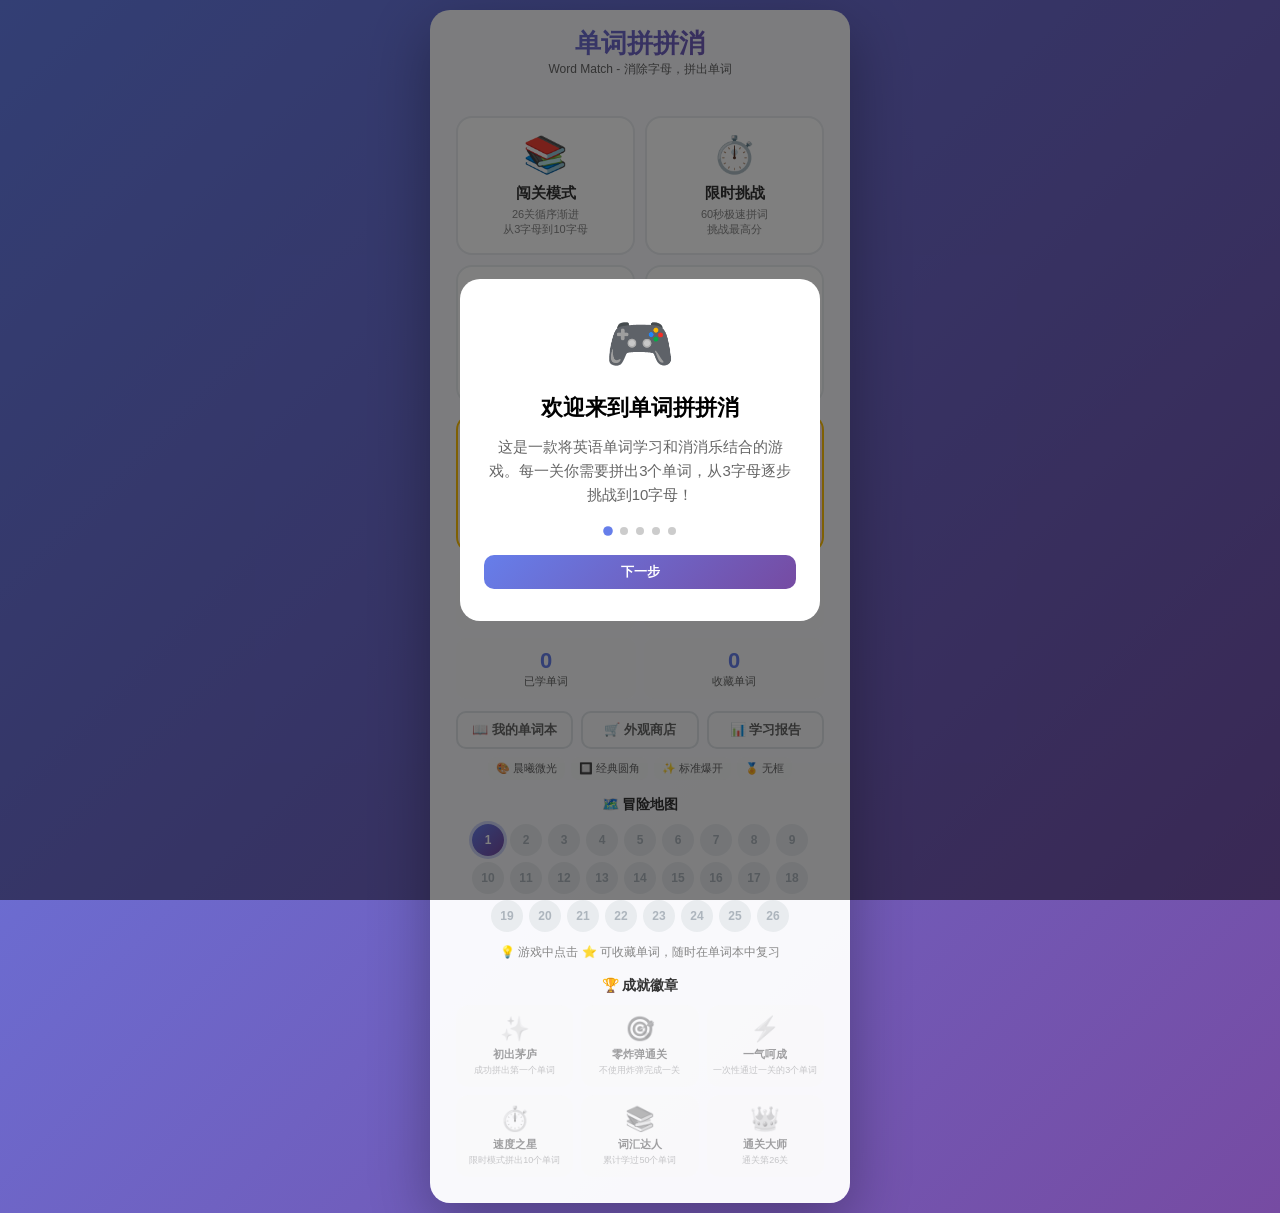
==== index.html @ 1a052433 "Add daily challenge and learning report" ====
<!DOCTYPE html>
<html lang="zh-CN">
<head>
    <meta charset="UTF-8">
    <meta name="viewport" content="width=device-width, initial-scale=1.0, maximum-scale=1.0, user-scalable=no">
    <title>单词拼拼消 - Word Match</title>
    <style>
        * { margin: 0; padding: 0; box-sizing: border-box; -webkit-tap-highlight-color: transparent; }
        body {
            font-family: -apple-system, BlinkMacSystemFont, 'Segoe UI', Roboto, sans-serif;
            background: var(--theme-bg, linear-gradient(135deg, #667eea 0%, #764ba2 100%));
            min-height: 100vh;
            display: flex;
            justify-content: center;
            align-items: center;
            padding: 10px;
            transition: background 0.5s ease;
        }
        .game-container {
            background: rgba(255,255,255,0.96);
            border-radius: 20px;
            padding: 16px;
            box-shadow: 0 20px 60px rgba(0,0,0,0.3);
            max-width: 420px;
            width: 100%;
            position: relative;
            overflow: hidden;
        }
        .game-header { text-align: center; margin-bottom: 12px; }
        .game-title {
            font-size: 26px; font-weight: 800;
            background: var(--theme-primary, linear-gradient(135deg, #667eea 0%, #764ba2 100%));
            -webkit-background-clip: text; -webkit-text-fill-color: transparent;
        }
        .game-subtitle { color: #666; font-size: 12px; }
        .level-info {
            display: flex; justify-content: space-between; align-items: center;
            margin-bottom: 10px; padding: 10px;
            background: linear-gradient(135deg, #f5f7fa 0%, #c3cfe2 100%);
            border-radius: 12px;
        }
        .info-item { text-align: center; flex: 1; }
        .info-label { font-size: 10px; color: #666; }
        .info-value { font-size: 20px; font-weight: 700; color: #333; }
        .target-word-section {
            text-align: center; margin-bottom: 10px; padding: 12px;
            background: var(--theme-target-bg, #fff3cd);
            border-radius: 12px;
            border: 2px solid var(--theme-target-border, #ffc107);
            position: relative;
        }
        .target-label { font-size: 12px; color: #856404; margin-bottom: 6px; }
        .target-word { display: flex; justify-content: center; gap: 5px; flex-wrap: wrap; }
        .letter-slot {
            width: 40px; height: 40px; border-radius: 8px;
            display: flex; justify-content: center; align-items: center;
            font-size: 20px; font-weight: 700; transition: all 0.3s ease;
            position: relative;
        }
        .letter-slot.pending { background: #fff; border: 2px dashed var(--theme-target-border, #ffc107); color: #999; }
        .letter-slot.collected {
            background: linear-gradient(135deg, #11998e 0%, #38ef7d 100%);
            border: 2px solid #11998e; color: white;
            transform: scale(1.08); box-shadow: 0 4px 12px rgba(17,153,142,0.4);
        }
        .letter-slot .star { position: absolute; top: -8px; right: -8px; font-size: 14px; cursor: pointer; }
        .progress-bar { width: 100%; height: 6px; background: #e9ecef; border-radius: 3px; overflow: hidden; margin-top: 6px; }
        .progress-fill { height: 100%; background: linear-gradient(135deg, #11998e 0%, #38ef7d 100%); transition: width 0.3s ease; }
        .board-container { display: flex; justify-content: center; margin-bottom: 10px; position: relative; }
        .game-board {
            display: grid; grid-template-columns: repeat(6, 1fr); gap: 4px;
            padding: 6px; background: var(--theme-board, #f8f9fa); border-radius: 12px;
            width: 100%; max-width: 320px; touch-action: none;
        }
        .tile {
            aspect-ratio: 1; border-radius: 8px;
            display: flex; justify-content: center; align-items: center;
            font-size: 18px; font-weight: 700; cursor: pointer;
            transition: all 0.15s ease; user-select: none; position: relative;
        }
        .tile:hover { transform: scale(1.06); }
        .tile.selected { transform: scale(1.1); box-shadow: 0 0 0 3px var(--theme-select, #667eea), 0 4px 12px rgba(102,126,234,0.4); z-index: 10; }
        .tile.matched { animation: matchPop 0.4s ease forwards; }
        .tile.falling { animation: fallIn 0.3s ease; }
        .tile.hint { animation: hintPulse 1.2s ease infinite; box-shadow: 0 0 0 3px #ffd700, 0 0 12px #ffd700; z-index: 5; }
        .tile.shake { animation: shake 0.4s ease; }
        @keyframes shake { 0%,100%{transform:translateX(0)} 20%{transform:translateX(-6px)} 40%{transform:translateX(6px)} 60%{transform:translateX(-4px)} 80%{transform:translateX(4px)} }
        @keyframes matchPop { 0%{transform:scale(1);opacity:1} 50%{transform:scale(1.3);opacity:0.5} 100%{transform:scale(0);opacity:0} }
        @keyframes fallIn { 0%{transform:translateY(-30px);opacity:0} 100%{transform:translateY(0);opacity:1} }
        @keyframes hintPulse { 0%,100%{box-shadow:0 0 0 3px #ffd700,0 0 8px #ffd700} 50%{box-shadow:0 0 0 5px #ffd700,0 0 16px #ffd700} }
        .tile-a { background: linear-gradient(135deg, #ff9a9e 0%, #fecfef 100%); color: #c0392b; }
        .tile-b { background: linear-gradient(135deg, #a8edea 0%, #fed6e3 100%); color: #2980b9; }
        .tile-c { background: linear-gradient(135deg, #ffecd2 0%, #fcb69f 100%); color: #e67e22; }
        .tile-d { background: linear-gradient(135deg, #d299c2 0%, #fef9d7 100%); color: #8e44ad; }
        .tile-e { background: linear-gradient(135deg, #89f7fe 0%, #66a6ff 100%); color: #1a5276; }
        .tile-f { background: linear-gradient(135deg, #fddb92 0%, #d1fdff 100%); color: #9a7d0a; }
        .tile-g { background: linear-gradient(135deg, #84fab0 0%, #8fd3f4 100%); color: #1e8449; }
        .tile-h { background: linear-gradient(135deg, #a1c4fd 0%, #c2e9fb 100%); color: #2874a6; }
        .tile-i { background: linear-gradient(135deg, #fbc2eb 0%, #a6c1ee 100%); color: #7d3c98; }
        .tile-l { background: linear-gradient(135deg, #f093fb 0%, #f5576c 100%); color: #78281f; }
        .tile-m { background: linear-gradient(135deg, #4facfe 0%, #00f2fe 100%); color: #154360; }
        .tile-n { background: linear-gradient(135deg, #43e97b 0%, #38f9d7 100%); color: #0e6251; }
        .tile-o { background: linear-gradient(135deg, #fa709a 0%, #fee140 100%); color: #922b21; }
        .tile-p { background: linear-gradient(135deg, #30cfd0 0%, #330867 100%); color: white; }
        .tile-r { background: linear-gradient(135deg, #ff9a9e 0%, #fecfef 100%); color: #943126; }
        .tile-s { background: linear-gradient(135deg, #ffecd2 0%, #fcb69f 100%); color: #a04000; }
        .tile-t { background: linear-gradient(135deg, #d299c2 0%, #fef9d7 100%); color: #6c3483; }
        .tile-u { background: linear-gradient(135deg, #89f7fe 0%, #66a6ff 100%); color: #1f618d; }
        .tile-w { background: linear-gradient(135deg, #84fab0 0%, #8fd3f4 100%); color: #145a32; }
        .tile-y { background: linear-gradient(135deg, #fbc2eb 0%, #a6c1ee 100%); color: #6c3483; }
        .tile-j { background: linear-gradient(135deg, #f6d365 0%, #fda085 100%); color: #7b3f00; }
        .tile-k { background: linear-gradient(135deg, #96fbc4 0%, #f9f586 100%); color: #5d6d00; }
        .tile-q { background: linear-gradient(135deg, #a18cd1 0%, #fbc2eb 100%); color: #5e2d86; }
        .tile-v { background: linear-gradient(135deg, #667eea 0%, #764ba2 100%); color: white; }
        .tile-x { background: linear-gradient(135deg, #ff6b6b 0%, #556270 100%); color: white; }
        .tile-z { background: linear-gradient(135deg, #e0c3fc 0%, #8ec5fc 100%); color: #4a148c; }
        .controls { display: flex; gap: 6px; justify-content: center; flex-wrap: wrap; }
        .btn {
            padding: 8px 14px; border: none; border-radius: 10px;
            font-size: 13px; font-weight: 600; cursor: pointer; transition: all 0.2s ease;
        }
        .btn-primary { background: var(--theme-primary, linear-gradient(135deg, #667eea 0%, #764ba2 100%)); color: white; }
        .btn-primary:hover { transform: translateY(-2px); box-shadow: 0 4px 12px rgba(0,0,0,0.2); }
        .btn-secondary { background: #f8f9fa; color: #666; border: 2px solid #dee2e6; }
        .btn-secondary:hover { background: #e9ecef; }
        .btn-hint { background: linear-gradient(135deg, #ffd700 0%, #ffaa00 100%); color: #333; }
        .btn-hint:disabled { background: #ccc; color: #888; cursor: not-allowed; }
        .btn-sound { background: linear-gradient(135deg, #a8edea 0%, #fed6e3 100%); color: #333; }
        .btn-sound.off { background: #ddd; color: #999; }
        .btn-bomb { background: linear-gradient(135deg, #ff6b6b 0%, #ee5a24 100%); color: white; }
        .btn-bomb:disabled { background: #ccc; color: #888; cursor: not-allowed; }
        .hint-text { text-align: center; color: #888; font-size: 11px; margin-top: 6px; }
        .tile.bomb-target { animation: bombPulse 0.6s ease infinite; box-shadow: 0 0 0 3px #ff6b6b, 0 0 12px #ff6b6b; z-index: 5; }
        @keyframes bombPulse { 0%,100%{transform:scale(1)} 50%{transform:scale(1.12)} }
        .modal { display: none; position: fixed; top: 0; left: 0; width: 100%; height: 100%; background: rgba(0,0,0,0.5); justify-content: center; align-items: center; z-index: 100; padding: 20px; }
        .modal.active { display: flex; }
        .modal-content { background: white; padding: 24px; border-radius: 20px; text-align: center; max-width: 380px; width: 100%; animation: modalIn 0.3s ease; max-height: 90vh; overflow-y: auto; }
        @keyframes modalIn { 0%{transform:scale(0.8);opacity:0} 100%{transform:scale(1);opacity:1} }
        .modal-icon { font-size: 48px; margin-bottom: 12px; }
        .modal-title { font-size: 22px; font-weight: 700; margin-bottom: 8px; }
        .modal-text { color: #666; margin-bottom: 16px; font-size: 14px; }
        .sentence-box { background: #e8f4fd; border-left: 4px solid #2196F3; padding: 10px 14px; border-radius: 8px; margin: 10px 0; text-align: left; font-size: 14px; color: #333; }
        .sentence-box .en { font-weight: 600; margin-bottom: 4px; }
        .sentence-box .cn { color: #666; font-size: 13px; }
        .combo-indicator { position: absolute; top: 50%; left: 50%; transform: translate(-50%,-50%); font-size: 28px; font-weight: 800; color: #e74c3c; pointer-events: none; z-index: 50; animation: comboPop 0.8s ease forwards; }
        @keyframes comboPop { 0%{transform:translate(-50%,-50%) scale(0)} 50%{transform:translate(-50%,-50%) scale(1.3)} 100%{transform:translate(-50%,-50%) scale(1);opacity:0} }
        .save-indicator { position: fixed; top: 10px; right: 10px; background: rgba(0,0,0,0.7); color: white; padding: 6px 12px; border-radius: 20px; font-size: 12px; opacity: 0; transition: opacity 0.3s; z-index: 200; }
        .save-indicator.show { opacity: 1; }
        .score-popup { position: absolute; font-size: 18px; font-weight: 700; color: #e74c3c; pointer-events: none; animation: scoreFloat 1s ease forwards; z-index: 50; }
        @keyframes scoreFloat { 0%{transform:translateY(0);opacity:1} 100%{transform:translateY(-40px);opacity:0} }
        .particle { position: absolute; width: 6px; height: 6px; border-radius: 50%; pointer-events: none; animation: particleBurst 0.8s ease forwards; z-index: 40; }
        @keyframes particleBurst { 0%{transform:translate(0,0) scale(1);opacity:1} 100%{transform:translate(var(--tx),var(--ty)) scale(0);opacity:0} }
        .start-screen { text-align: center; padding: 10px; }
        .mode-grid { display: grid; grid-template-columns: 1fr 1fr; gap: 10px; margin: 16px 0; }
        .mode-card {
            background: white; border: 2px solid #e9ecef; border-radius: 16px; padding: 16px 10px;
            cursor: pointer; transition: all 0.2s; text-align: center;
        }
        .mode-card:hover { transform: translateY(-3px); border-color: #667eea; box-shadow: 0 8px 20px rgba(102,126,234,0.2); }
        .mode-card .icon { font-size: 36px; margin-bottom: 8px; }
        .mode-card .name { font-size: 15px; font-weight: 700; color: #333; margin-bottom: 4px; }
        .mode-card .desc { font-size: 11px; color: #888; }
        .mode-card.daily { grid-column: 1 / -1; background: linear-gradient(135deg, #fff7e6 0%, #ffe0f0 100%); border-color: #ffc107; position: relative; overflow: hidden; }
        .mode-card.daily::after { content: "每日"; position: absolute; top: 8px; right: 10px; background: #ff6b6b; color: white; font-size: 10px; font-weight: 700; padding: 2px 8px; border-radius: 20px; }
        .stats-grid { display: grid; grid-template-columns: 1fr 1fr; gap: 8px; margin: 12px 0; }
        .stats-item { background: #f8f9fa; padding: 10px; border-radius: 10px; }
        .stats-item .num { font-size: 22px; font-weight: 700; color: #667eea; }
        .stats-item .label { font-size: 11px; color: #666; }
        .report-grid { display: grid; grid-template-columns: 1fr 1fr; gap: 8px; margin: 12px 0; }
        .report-card { background: #f8f9fa; border-radius: 12px; padding: 12px 8px; text-align: center; }
        .report-card .num { color: #667eea; font-size: 22px; font-weight: 800; }
        .report-card .label { color: #666; font-size: 11px; margin-top: 2px; }
        .report-section { text-align: left; background: #fff; border: 1px solid #eee; border-radius: 12px; padding: 10px 12px; margin-top: 10px; }
        .report-section-title { font-size: 13px; font-weight: 700; color: #333; margin-bottom: 6px; }
        .report-list { font-size: 12px; color: #666; line-height: 1.7; }
        .failure-card { background: #fff8e1; border-left-color: #ff9800; }
        .timer-bar { width: 100%; height: 8px; background: #e9ecef; border-radius: 4px; overflow: hidden; margin-top: 6px; }
        .timer-fill { height: 100%; background: linear-gradient(135deg, #e74c3c 0%, #c0392b 100%); transition: width 1s linear; }
        .word-detail { text-align: left; }
        .word-detail h3 { font-size: 32px; color: #333; margin-bottom: 4px; }
        .word-detail .phonetic { color: #888; font-size: 14px; margin-bottom: 12px; }
        .share-canvas { border-radius: 12px; margin: 10px auto; max-width: 100%; }
        .vocab-list { max-height: 300px; overflow-y: auto; text-align: left; }
        .vocab-item { display: flex; justify-content: space-between; align-items: center; padding: 10px; border-bottom: 1px solid #eee; }
        .vocab-item .word-text { font-weight: 600; color: #333; }
        .vocab-item .word-cn { font-size: 12px; color: #888; margin-left: 8px; }
        .vocab-item .actions { display: flex; gap: 8px; }
        .vocab-item .actions button { background: none; border: none; cursor: pointer; font-size: 18px; padding: 4px; }
        .tutorial-dots { display: flex; gap: 8px; justify-content: center; }
        .dot { width: 8px; height: 8px; border-radius: 50%; background: #ccc; transition: all 0.3s; }
        .dot.active { background: #667eea; transform: scale(1.2); }
        .achievements-grid { display: grid; grid-template-columns: repeat(3, 1fr); gap: 8px; }
        .achievement-card {
            background: #f8f9fa; border-radius: 12px; padding: 10px 6px; text-align: center;
            opacity: 0.45; filter: grayscale(1); transition: all 0.3s;
        }
        .achievement-card.unlocked { opacity: 1; filter: grayscale(0); background: #fff3cd; border: 2px solid #ffc107; }
        .achievement-card .icon { font-size: 24px; margin-bottom: 4px; }
        .achievement-card .name { font-size: 11px; font-weight: 600; color: #333; }
        .achievement-card .desc { font-size: 9px; color: #888; margin-top: 2px; }
        .level-map { display: flex; flex-wrap: wrap; gap: 6px; justify-content: center; }
        .level-node { width: 32px; height: 32px; border-radius: 50%; display: flex; justify-content: center; align-items: center; font-size: 12px; font-weight: 700; transition: all 0.3s; }
        .level-node.passed { background: linear-gradient(135deg, #11998e 0%, #38ef7d 100%); color: white; }
        .level-node.current { background: linear-gradient(135deg, #667eea 0%, #764ba2 100%); color: white; animation: currentPulse 1.5s ease infinite; box-shadow: 0 0 0 3px rgba(102,126,234,0.3); }
        .level-node.locked { background: #e9ecef; color: #adb5bd; }
        @keyframes currentPulse { 0%,100%{transform:scale(1)} 50%{transform:scale(1.15)} }
        .shop-tabs { display: flex; gap: 6px; justify-content: center; margin-bottom: 12px; }
        .shop-tab { padding: 6px 12px; border-radius: 20px; font-size: 12px; font-weight: 600; cursor: pointer; background: #f8f9fa; color: #666; border: 2px solid transparent; transition: all 0.2s; }
        .shop-tab.active { background: linear-gradient(135deg, #667eea 0%, #764ba2 100%); color: white; }
        .shop-grid { display: grid; grid-template-columns: repeat(3, 1fr); gap: 8px; max-height: 320px; overflow-y: auto; padding: 4px; }
        .shop-card { background: #f8f9fa; border-radius: 12px; padding: 10px 6px; text-align: center; transition: all 0.2s; position: relative; }
        .shop-card:hover { transform: translateY(-2px); box-shadow: 0 4px 12px rgba(0,0,0,0.1); }
        .shop-card.owned { background: #e8f5e9; border: 2px solid #4caf50; }
        .shop-card.equipped { background: #fff3cd; border: 2px solid #ffc107; }
        .shop-preview { width: 100%; height: 48px; border-radius: 8px; margin-bottom: 6px; }
        .shop-name { font-size: 11px; font-weight: 600; color: #333; margin-bottom: 4px; }
        .shop-price { font-size: 11px; color: #e74c3c; font-weight: 700; }
        .shop-btn { margin-top: 6px; padding: 4px 10px; border-radius: 8px; border: none; font-size: 11px; font-weight: 600; cursor: pointer; width: 100%; }
        .shop-btn.buy { background: linear-gradient(135deg, #667eea 0%, #764ba2 100%); color: white; }
        .shop-btn.equip { background: #4caf50; color: white; }
        .shop-btn.owned { background: #dee2e6; color: #888; cursor: default; }
        .shop-btn:disabled { background: #ccc; color: #888; cursor: not-allowed; }
        .equipped-badge { position: absolute; top: -6px; right: -6px; background: #ffc107; color: #333; font-size: 10px; font-weight: 700; padding: 2px 6px; border-radius: 10px; }
        .shop-score { text-align: center; font-size: 14px; font-weight: 700; color: #667eea; margin-bottom: 10px; }
        .equip-bar { display: flex; gap: 6px; justify-content: center; flex-wrap: wrap; margin-top: 8px; font-size: 11px; color: #666; }
        .equip-tag { background: #f8f9fa; padding: 4px 8px; border-radius: 8px; }
        .frame-bronze { border: 3px solid #cd7f32; box-shadow: 0 0 8px rgba(205,127,50,0.4); }
        .frame-silver { border: 3px solid #c0c0c0; box-shadow: 0 0 12px rgba(192,192,192,0.5); }
        .frame-gold { border: 3px solid #ffd700; box-shadow: 0 0 16px rgba(255,215,0,0.6); }
        .tile-crystal { background: rgba(255,255,255,0.25) !important; backdrop-filter: blur(4px); border: 1px solid rgba(255,255,255,0.6); box-shadow: inset 0 0 10px rgba(255,255,255,0.3); }
        .tile-pixel { border-radius: 2px !important; box-shadow: 2px 2px 0 rgba(0,0,0,0.3); }
        .tile-metal { border-radius: 6px !important; border: 2px solid #8899a6; box-shadow: inset 0 1px 0 rgba(255,255,255,0.4), inset 0 -2px 0 rgba(0,0,0,0.2); }
        .tile-ink { border-radius: 30% 70% 70% 30% / 30% 30% 70% 70% !important; }

        @media (max-width: 400px) {
            .game-container { padding: 12px; border-radius: 16px; }
            .game-title { font-size: 22px; }
            .letter-slot { width: 34px; height: 34px; font-size: 16px; }
            .tile { font-size: 16px; }
            .btn { padding: 6px 10px; font-size: 12px; }
            .mode-grid { grid-template-columns: 1fr; }
            .level-node { width: 28px; height: 28px; font-size: 10px; }
        }
    </style>
</head>
<body>
    <div class="game-container">
        <div class="game-header">
            <div class="game-title">单词拼拼消</div>
            <div class="game-subtitle">Word Match - 消除字母，拼出单词</div>
        </div>

        <div id="startScreen" class="start-screen">
            <div class="mode-grid">
                <div class="mode-card" data-mode="story">
                    <div class="icon">📚</div>
                    <div class="name">闯关模式</div>
                    <div class="desc">26关循序渐进<br>从3字母到10字母</div>
                </div>
                <div class="mode-card" data-mode="timed">
                    <div class="icon">⏱️</div>
                    <div class="name">限时挑战</div>
                    <div class="desc">60秒极速拼词<br>挑战最高分</div>
                </div>
                <div class="mode-card" data-mode="endless">
                    <div class="icon">♾️</div>
                    <div class="name">无尽模式</div>
                    <div class="desc">无限步数<br>难度递增</div>
                </div>
                <div class="mode-card" data-mode="review">
                    <div class="icon">📝</div>
                    <div class="name">单词复习</div>
                    <div class="desc">复习已学单词<br>强化记忆</div>
                </div>
                <div class="mode-card daily" data-mode="daily">
                    <div class="icon">🌞</div>
                    <div class="name">每日挑战</div>
                    <div class="desc" id="dailyDesc">每天固定3个单词<br>完成可得额外积分</div>
                </div>
            </div>
            <div class="stats-grid" id="globalStats">
                <div class="stats-item"><div class="num" id="statLevel">1</div><div class="label">最高关卡</div></div>
                <div class="stats-item"><div class="num" id="statScore">0</div><div class="label">总得分</div></div>
                <div class="stats-item"><div class="num" id="statWords">0</div><div class="label">已学单词</div></div>
                <div class="stats-item"><div class="num" id="statVocab">0</div><div class="label">收藏单词</div></div>
            </div>
            <div style="display:flex;gap:8px;justify-content:center;margin-top:10px">
                <button class="btn btn-secondary" data-action="vocab" style="flex:1">📖 我的单词本</button>
                <button class="btn btn-secondary" data-action="shop" style="flex:1">🛒 外观商店</button>
                <button class="btn btn-secondary" data-action="report" style="flex:1">📊 学习报告</button>
            </div>
            <div class="equip-bar" id="equipBar" style="margin-top:8px"></div>
            <div class="level-map-section" id="levelMapSection" style="margin-top:16px">
                <div style="font-size:14px;font-weight:700;color:#333;margin-bottom:10px">🗺️ 冒险地图</div>
                <div class="level-map" id="levelMap"></div>
            </div>
            <div style="margin-top:12px;font-size:12px;color:#888;text-align:center">💡 游戏中点击 ⭐ 可收藏单词，随时在单词本中复习</div>
            <div class="achievements-section" id="achievementsSection" style="margin-top:16px">
                <div style="font-size:14px;font-weight:700;color:#333;margin-bottom:10px">🏆 成就徽章</div>
                <div class="achievements-grid" id="achievementsGrid"></div>
            </div>
        </div>

        <div id="gameScreen" style="display:none">
            <div class="character-bar" id="characterBar">
                <div class="character-avatar" id="characterAvatar">🦖</div>
                <div class="character-info">
                    <div class="character-name" id="characterName">像素龙</div>
                    <div class="character-buff" id="characterBuff">💚 每局额外1步</div>
                </div>
                <div class="character-item-slot" id="characterItemSlot"></div>
            </div>
            <div class="level-info">
                <div class="info-item"><div class="info-label" id="labelLevel">关卡</div><div class="info-value" id="level">1</div></div>
                <div class="info-item"><div class="info-label" id="labelMoves">步数</div><div class="info-value" id="moves">30</div></div>
                <div class="info-item"><div class="info-label">分数</div><div class="info-value" id="score">0</div></div>
            </div>
            <div class="timer-bar" id="timerBar" style="display:none"><div class="timer-fill" id="timerFill" style="width:100%"></div></div>

            <div class="target-word-section">
                <div style="display:flex;justify-content:space-between;align-items:center;margin-bottom:4px">
                    <div class="target-label" id="targetLabel">目标单词</div>
                    <button data-action="word-detail" style="background:none;border:none;cursor:pointer;font-size:18px" title="查看详情">⭐</button>
                </div>
                <div class="target-word" id="targetWord"></div>
                <div id="chineseMeaning" style="margin-top:6px; font-size:15px; color:#856404; font-weight:600; min-height:22px;"></div>
                <div class="progress-bar"><div class="progress-fill" id="progressFill" style="width:0%"></div></div>
            </div>

            <div class="board-container" id="boardContainer">
                <div class="game-board" id="gameBoard"></div>
            </div>

            <div class="controls">
                <button class="btn btn-hint" id="hintBtn">💡 提示</button>
                <button class="btn btn-sound" id="soundBtn">🔊 音效</button>
                <button class="btn btn-sound" id="ttsBtn">🗣️ 朗读</button>
                <button class="btn btn-primary" data-action="shuffle">🔄 刷新</button>
                <button class="btn btn-bomb" id="bombBtn">💣 <span id="bombCount">0</span></button>
                <button class="btn btn-secondary" data-action="menu">🏠 返回</button>
            </div>
            <div class="hint-text" id="gameHint">点击两个相邻字母交换，连成3个相同字母即可消除并收集</div>
        </div>
    </div>

    <div class="modal" id="modal">
        <div class="modal-content">
            <div class="modal-icon" id="modalIcon">🎉</div>
            <div class="modal-title" id="modalTitle">恭喜通关!</div>
            <div id="sentenceBox" class="sentence-box" style="display:none">
                <div class="en" id="sentenceEn"></div>
                <div class="cn" id="sentenceCn"></div>
            </div>
            <div class="modal-text" id="modalText"></div>
            <canvas id="shareCanvas" class="share-canvas" style="display:none"></canvas>
            <div id="modalActions" style="display:flex;gap:8px;margin-top:12px">
                <button class="btn btn-primary" id="modalBtn" style="flex:1">下一关</button>
                <button class="btn btn-secondary" id="modalShareBtn" style="flex:1">📤 分享</button>
            </div>
        </div>
    </div>

    <div class="modal" id="detailModal">
        <div class="modal-content word-detail">
            <h3 id="detailWord">CAT</h3>
            <div class="phonetic" id="detailPhonetic">/kæt/ 🔊</div>
            <div class="sentence-box">
                <div class="en" id="detailSentence"></div>
                <div class="cn" id="detailCn"></div>
            </div>
            <div style="display:flex;gap:8px;margin-top:16px">
                <button class="btn btn-primary" id="favBtn" style="flex:1">⭐ 收藏</button>
                <button class="btn btn-secondary" data-action="close-detail" style="flex:1">关闭</button>
            </div>
        </div>
    </div>

    <div class="modal" id="vocabModal">
        <div class="modal-content" style="max-width:400px">
            <div class="modal-title">📖 我的单词本</div>
            <div style="font-size:12px;color:#888;text-align:center;margin-bottom:8px">游戏中点击 ⭐ 收藏的单词会显示在这里</div>
            <div class="vocab-list" id="vocabList"></div>
            <button class="btn btn-secondary" data-action="close-vocab" style="margin-top:12px;width:100%">关闭</button>
        </div>
    </div>

    <div class="modal" id="reportModal">
        <div class="modal-content" style="max-width:420px">
            <div class="modal-title">📊 学习报告</div>
            <div class="report-grid" id="reportGrid"></div>
            <div class="report-section">
                <div class="report-section-title">最近学习</div>
                <div class="report-list" id="recentWordsReport"></div>
            </div>
            <div class="report-section">
                <div class="report-section-title">需要多练</div>
                <div class="report-list" id="hardWordsReport"></div>
            </div>
            <button class="btn btn-secondary" data-action="close-report" style="margin-top:12px;width:100%">关闭</button>
        </div>
    </div>

    <div class="save-indicator" id="saveIndicator">已保存</div>

    <div class="modal" id="tutorialModal">
        <div class="modal-content" style="max-width:360px;padding:32px 24px">
            <div class="modal-icon" id="tutorialIcon" style="font-size:56px;margin-bottom:16px">🎮</div>
            <div class="modal-title" id="tutorialTitle" style="font-size:22px;margin-bottom:12px">欢迎来到单词拼拼消</div>
            <div class="modal-text" id="tutorialText" style="font-size:15px;line-height:1.6">点击相邻字母交换位置，连成3个相同字母即可消除并收集目标单词的字母。</div>
            <div style="display:flex;justify-content:center;gap:8px;margin-top:20px">
                <div class="tutorial-dots" id="tutorialDots">
                    <span class="dot active"></span>
                    <span class="dot"></span>
                    <span class="dot"></span>
                    <span class="dot"></span>
                    <span class="dot"></span>
                </div>
            </div>
            <button class="btn btn-primary" id="tutorialBtn" style="margin-top:20px;width:100%">下一步</button>
        </div>
    </div>

    <div class="modal" id="shopModal">
        <div class="modal-content" style="max-width:420px;padding:24px">
            <div class="modal-title">🛒 外观商店</div>
            <div class="shop-score" id="shopScore">当前积分: 0</div>
            <div class="shop-tabs" id="shopTabs">
                <div class="shop-tab active" data-shop-tab="character">🎮 角色</div>
                <div class="shop-tab" data-shop-tab="item">🎒 道具</div>
                <div class="shop-tab" data-shop-tab="theme">主题</div>
                <div class="shop-tab" data-shop-tab="board">棋盘</div>
                <div class="shop-tab" data-shop-tab="effect">特效</div>
                <div class="shop-tab" data-shop-tab="frame">边框</div>
            </div>
            <div class="shop-grid" id="shopGrid"></div>
            <button class="btn btn-secondary" data-action="close-shop" style="margin-top:12px;width:100%">关闭</button>
        </div>
    </div>

<script>
const THEMES = [
    { name:'forest', bg:'linear-gradient(135deg,#11998e 0%,#38ef7d 100%)', primary:'linear-gradient(135deg,#11998e 0%,#38ef7d 100%)', targetBg:'#e8f5e9', targetBorder:'#4caf50', select:'#4caf50', board:'#e8f5e9' },
    { name:'ocean', bg:'linear-gradient(135deg,#4facfe 0%,#00f2fe 100%)', primary:'linear-gradient(135deg,#4facfe 0%,#00f2fe 100%)', targetBg:'#e3f2fd', targetBorder:'#2196f3', select:'#2196f3', board:'#e3f2fd' },
    { name:'candy', bg:'linear-gradient(135deg,#ff9a9e 0%,#fecfef 100%)', primary:'linear-gradient(135deg,#ff9a9e 0%,#f093fb 100%)', targetBg:'#fce4ec', targetBorder:'#e91e63', select:'#e91e63', board:'#fce4ec' },
    { name:'space', bg:'linear-gradient(135deg,#667eea 0%,#764ba2 100%)', primary:'linear-gradient(135deg,#667eea 0%,#764ba2 100%)', targetBg:'#ede7f6', targetBorder:'#673ab7', select:'#673ab7', board:'#f3e5f5' },
    { name:'sunset', bg:'linear-gradient(135deg,#fa709a 0%,#fee140 100%)', primary:'linear-gradient(135deg,#fa709a 0%,#ffaa00 100%)', targetBg:'#fff3e0', targetBorder:'#ff9800', select:'#ff9800', board:'#fff8e1' },
    { name:'ice', bg:'linear-gradient(135deg,#89f7fe 0%,#66a6ff 100%)', primary:'linear-gradient(135deg,#89f7fe 0%,#66a6ff 100%)', targetBg:'#e0f7fa', targetBorder:'#00bcd4', select:'#00bcd4', board:'#e0f7fa' },
    { name:'fire', bg:'linear-gradient(135deg,#ff6b6b 0%,#ee5a24 100%)', primary:'linear-gradient(135deg,#ff6b6b 0%,#ee5a24 100%)', targetBg:'#ffebee', targetBorder:'#f44336', select:'#f44336', board:'#ffebee' },
    { name:'rainbow', bg:'linear-gradient(135deg,#f093fb 0%,#f5576c 100%)', primary:'linear-gradient(135deg,#667eea 0%,#764ba2 100%)', targetBg:'#f3e5f5', targetBorder:'#9c27b0', select:'#9c27b0', board:'#f3e5f5' }
];

const ACHIEVEMENTS = [
    { id:'first_word', name:'初出茅庐', desc:'成功拼出第一个单词', icon:'✨' },
    { id:'zero_bomb', name:'零炸弹通关', desc:'不使用炸弹完成一关', icon:'🎯' },
    { id:'perfect_level', name:'一气呵成', desc:'一次性通过一关的3个单词', icon:'⚡' },
    { id:'speed_demon', name:'速度之星', desc:'限时模式拼出10个单词', icon:'⏱️' },
    { id:'collector', name:'词汇达人', desc:'累计学过50个单词', icon:'📚' },
    { id:'master', name:'通关大师', desc:'通关第26关', icon:'👑' }
];

const SHOP_ITEMS = [
    { id:'default_theme', name:'晨曦微光', type:'theme', price:0, preview:'linear-gradient(135deg,#667eea 0%,#764ba2 100%)', colors:{bg:'linear-gradient(135deg,#667eea 0%,#764ba2 100%)',primary:'linear-gradient(135deg,#667eea 0%,#764ba2 100%)',targetBg:'#fff3cd',targetBorder:'#ffc107',select:'#667eea',board:'#f8f9fa'} },
    { id:'ocean_theme', name:'深海秘境', type:'theme', price:1500, preview:'linear-gradient(135deg,#0f2027 0%,#203a43 50%,#2c5364 100%)', colors:{bg:'linear-gradient(135deg,#0f2027 0%,#203a43 50%,#2c5364 100%)',primary:'linear-gradient(135deg,#4facfe 0%,#00f2fe 100%)',targetBg:'#e3f2fd',targetBorder:'#2196f3',select:'#2196f3',board:'#e3f2fd'} },
    { id:'candy_theme', name:'糖果乐园', type:'theme', price:1500, preview:'linear-gradient(135deg,#ff9a9e 0%,#fecfef 100%)', colors:{bg:'linear-gradient(135deg,#ff9a9e 0%,#fecfef 100%)',primary:'linear-gradient(135deg,#ff9a9e 0%,#f093fb 100%)',targetBg:'#fce4ec',targetBorder:'#e91e63',select:'#e91e63',board:'#fce4ec'} },
    { id:'cyber_theme', name:'赛博朋克', type:'theme', price:4000, preview:'linear-gradient(135deg,#0f0c29 0%,#302b63 50%,#24243e 100%)', colors:{bg:'linear-gradient(135deg,#0f0c29 0%,#302b63 50%,#24243e 100%)',primary:'linear-gradient(135deg,#00f260 0%,#0575e6 100%)',targetBg:'#1a1a2e',targetBorder:'#00f260',select:'#00f260',board:'#16213e'} },
    { id:'aurora_theme', name:'极光之夜', type:'theme', price:6000, preview:'linear-gradient(135deg,#2e3192 0%,#1bffff 100%)', colors:{bg:'linear-gradient(135deg,#2e3192 0%,#1bffff 100%)',primary:'linear-gradient(135deg,#7928ca 0%,#ff0080 100%)',targetBg:'#e8f5e9',targetBorder:'#00e676',select:'#00e676',board:'#e0f7fa'} },
    { id:'gold_theme', name:'黄金时代', type:'theme', price:8000, preview:'linear-gradient(135deg,#1a1a1a 0%,#434343 100%)', colors:{bg:'linear-gradient(135deg,#1a1a1a 0%,#434343 100%)',primary:'linear-gradient(135deg,#ffd700 0%,#ffaa00 100%)',targetBg:'#fff8e1',targetBorder:'#ffd700',select:'#ffd700',board:'#fafafa'} },
    { id:'default_board', name:'经典圆角', type:'board', price:0, preview:'#667eea' },
    { id:'crystal_board', name:'水晶方块', type:'board', price:2000, preview:'#a8edea' },
    { id:'pixel_board', name:'像素复古', type:'board', price:2500, preview:'#ff6b6b' },
    { id:'metal_board', name:'金属科技', type:'board', price:3500, preview:'#8899a6' },
    { id:'ink_board', name:'水墨国风', type:'board', price:5000, preview:'#2c3e50' },
    { id:'default_effect', name:'标准爆开', type:'effect', price:0, preview:'#e74c3c' },
    { id:'star_effect', name:'星光飞溅', type:'effect', price:2000, preview:'#ffd700' },
    { id:'heart_effect', name:'爱心飘散', type:'effect', price:2000, preview:'#ff6b9d' },
    { id:'paper_effect', name:'碎纸飘落', type:'effect', price:3000, preview:'#667eea' },
    { id:'rainbow_effect', name:'彩虹拖尾', type:'effect', price:5000, preview:'linear-gradient(90deg,#ff0000,#ff7f00,#ffff00,#00ff00,#0000ff,#4b0082,#9400d3)' },
    { id:'default_frame', name:'无框', type:'frame', price:0, preview:'#e9ecef' },
    { id:'bronze_frame', name:'青铜学者', type:'frame', price:3000, preview:'#cd7f32' },
    { id:'silver_frame', name:'白银探知者', type:'frame', price:6000, preview:'#c0c0c0' },
    { id:'gold_frame', name:'黄金词汇王', type:'frame', price:10000, preview:'#ffd700' }
];

const TUTORIAL_STEPS = [
    { icon:'🎮', title:'欢迎来到单词拼拼消', text:'这是一款将英语单词学习和消消乐结合的游戏。每一关你需要拼出3个单词，从3字母逐步挑战到10字母！' },
    { icon:'📖', title:'收集字母拼出单词', text:'点击棋盘上两个相邻的字母进行交换。连成3个或以上相同的字母即可消除，并收集该字母到目标单词中。' },
    { icon:'💡', title:'提示帮你找到方向', text:'遇到困难时点击"提示"按钮，系统会高亮显示可以交换的两个字母。提示有5秒冷却时间。' },
    { icon:'💣', title:'炸弹直接消除', text:'每积攒5000分可获得一枚字母炸弹。进入炸弹模式后，点击棋盘上任意3个字母即可直接消除它们！' },
    { icon:'🏆', title:'准备好了吗？', text:'通关后你会看到单词的英文例句和中文翻译，还能收藏到单词本中随时复习。开始你的单词之旅吧！' }
];

class SoundManager {
    constructor() { this.enabled = true; this.speakEnabled = true; this.ctx = null; this.preferredVoice = null; this.voiceReady = false; }
    initVoices() {
        if (this.voiceReady) return;
        const choose = () => {
            const voices = window.speechSynthesis.getVoices();
            if (!voices || voices.length === 0) return;
            this.preferredVoice = voices.find(v => v.name.includes('Google US English'))
                || voices.find(v => v.name.includes('Samantha'))
                || voices.find(v => v.name.includes('Microsoft') && v.lang === 'en-US')
                || voices.find(v => v.lang === 'en-US')
                || voices[0];
            this.voiceReady = true;
        };
        choose();
        if (window.speechSynthesis.onvoiceschanged !== undefined) {
            window.speechSynthesis.onvoiceschanged = choose;
        }
        if (!this.voiceReady) {
            setTimeout(choose, 300);
            setTimeout(choose, 800);
        }
    }
    ensureContext() {
        if (!this.ctx) this.ctx = new (window.AudioContext || window.webkitAudioContext)();
        if (this.ctx.state === 'suspended') this.ctx.resume();
    }
    play(type) {
        if (!this.enabled) return;
        this.ensureContext();
        const ctx = this.ctx, now = ctx.currentTime;
        const tone = (freq, dur, type='sine', vol=0.12) => {
            const o = ctx.createOscillator(), g = ctx.createGain();
            o.connect(g); g.connect(ctx.destination);
            o.type = type; o.frequency.setValueAtTime(freq, now);
            g.gain.setValueAtTime(vol, now); g.gain.exponentialRampToValueAtTime(0.001, now+dur);
            o.start(now); o.stop(now+dur);
        };
        switch(type) {
            case 'swap': tone(600, 0.08); break;
            case 'match': [523,659,784].forEach((f,i)=>tone(f,0.15,'sine',0.1)); break;
            case 'collect': tone(880, 0.25, 'sine', 0.15); break;
            case 'win': [[523,659,784],[587,740,880],[659,830,988]].forEach((ch,i)=>ch.forEach(f=>tone(f,0.4,'triangle',0.06))); break;
            case 'lose': tone(200, 0.5, 'sawtooth', 0.08); break;
            case 'invalid': tone(150, 0.1, 'square', 0.06); break;
            case 'tick': tone(800, 0.05, 'sine', 0.05); break;
        }
    }
    speak(text) {
        if (!this.speakEnabled) return;
        if (!window.speechSynthesis) return;
        this.initVoices();
        if (window.speechSynthesis.speaking) window.speechSynthesis.cancel();
        const u = new SpeechSynthesisUtterance(text); u.lang = 'en-US'; u.rate = 0.85; u.volume = 1;
        if (this.preferredVoice) u.voice = this.preferredVoice;
        try {
            window.speechSynthesis.speak(u);
        } catch(e) { console.warn('Speech synthesis failed:', e); }
    }
}

class WordMatchGame {
    constructor() {
        this.boardSize = 6; this.board = []; this.selectedTile = null;
        this.level = 1; this.moves = 30; this.score = 0;
        this.targetWord = ''; this.targetChinese = ''; this.targetSentence = ''; this.targetSentenceCn = '';
        this.collectedLetters = {}; this.isProcessing = false;
        this.hintCooldown = 0; this.autoHintTimer = null;
        this.sound = new SoundManager();
        this.gameMode = 'story';
        this.timedTimer = null; this.timeLeft = 60;
        this.endlessWords = 0; this.endlessDifficulty = 1;
        this.learnedWords = [];
        this.favorites = [];
        this.bombs = 0;
        this.nextBombAt = 8000;
        this.bombMode = false;
        this.bombSelected = [];
        this.achievements = {};
        this.levelResetCount = 0;
        this.levelBombsUsed = 0;
        this.unlockedSkins = ['default_theme','default_board','default_effect','default_frame'];
        this.equippedTheme = 'default_theme';
        this.equippedBoard = 'default_board';
        this.equippedEffect = 'default_effect';
        this.equippedFrame = 'default_frame';
        this.playDates = {};
        this.dailyCompletions = {};
        this.failedWords = {};
        this.totalCompletedWords = 0;
        this.bestTimedWords = 0;
        this.bestEndlessWords = 0;
        this.dailyDate = '';

        this.wordLevels = [
            [{en:'CAT',cn:'猫',s:'I have a cute cat.',sc:'我有一只可爱的猫。'},{en:'DOG',cn:'狗',s:'The dog likes to run.',sc:'这只狗喜欢奔跑。'},{en:'SUN',cn:'太阳',s:'The sun is shining today.',sc:'今天阳光明媚。'},{en:'HAT',cn:'帽子',s:'She wears a red hat.',sc:'她戴着一顶红色的帽子。'},{en:'BED',cn:'床',s:'I go to bed at nine.',sc:'我九点钟上床睡觉。'},{en:'RED',cn:'红色',s:'My favorite color is red.',sc:'我最喜欢的颜色是红色。'},{en:'BIG',cn:'大的',s:'The elephant is very big.',sc:'这头大象非常大。'},{en:'RUN',cn:'奔跑',s:'I run every morning.',sc:'我每天早上跑步。'},{en:'FUN',cn:'乐趣',s:'We have fun at school.',sc:'我们在学校玩得很开心。'},{en:'PEN',cn:'钢笔',s:'I write with a pen.',sc:'我用钢笔写字。'}],
            [{en:'CUP',cn:'杯子',s:'I drink tea from a cup.',sc:'我用杯子喝茶。'},{en:'MAP',cn:'地图',s:'I can read a map.',sc:'我会看地图。'},{en:'BOX',cn:'盒子',s:'Put the toys in the box.',sc:'把玩具放进盒子里。'},{en:'KEY',cn:'钥匙',s:'Where is my key?',sc:'我的钥匙在哪里？'},{en:'EGG',cn:'鸡蛋',s:'I eat an egg for breakfast.',sc:'我早餐吃一个鸡蛋。'},{en:'ARM',cn:'手臂',s:'He broke his left arm.',sc:'他摔断了左臂。'},{en:'LEG',cn:'腿',s:'I hurt my leg yesterday.',sc:'我昨天伤了腿。'},{en:'EYE',cn:'眼睛',s:'She has blue eyes.',sc:'她有一双蓝色的眼睛。'},{en:'EAR',cn:'耳朵',s:'The rabbit has long ears.',sc:'这只兔子有长长的耳朵。'},{en:'BUS',cn:'公共汽车',s:'I take the bus to school.',sc:'我乘公共汽车上学。'}],
            [{en:'CAR',cn:'汽车',s:'My father drives a car.',sc:'我爸爸开车。'},{en:'DAY',cn:'白天',s:'Today is a sunny day.',sc:'今天是晴朗的一天。'},{en:'BOY',cn:'男孩',s:'The boy is playing soccer.',sc:'这个男孩正在踢足球。'},{en:'TOY',cn:'玩具',s:'This is my favorite toy.',sc:'这是我最喜欢的玩具。'},{en:'BAG',cn:'书包',s:'I put books in my bag.',sc:'我把书放进书包里。'},{en:'CAP',cn:'帽子',s:'He wears a baseball cap.',sc:'他戴着一顶棒球帽。'},{en:'COW',cn:'奶牛',s:'The cow gives us milk.',sc:'奶牛给我们提供牛奶。'},{en:'BEE',cn:'蜜蜂',s:'A bee makes honey.',sc:'蜜蜂酿蜜。'},{en:'ANT',cn:'蚂蚁',s:'An ant is very small.',sc:'蚂蚁非常小。'},{en:'FOX',cn:'狐狸',s:'The fox is very clever.',sc:'这只狐狸非常聪明。'}],
            [{en:'BOOK',cn:'书',s:'I read a book every night.',sc:'我每天晚上都读书。'},{en:'DESK',cn:'书桌',s:'There is a desk in my room.',sc:'我的房间里有一张书桌。'},{en:'DOOR',cn:'门',s:'Please close the door.',sc:'请把门关上。'},{en:'TREE',cn:'树',s:'Birds live in the tree.',sc:'鸟儿住在树上。'},{en:'BIRD',cn:'鸟',s:'The bird can fly high.',sc:'鸟儿可以飞得很高。'},{en:'HAND',cn:'手',s:'Wash your hands before eating.',sc:'吃饭前要洗手。'},{en:'FACE',cn:'脸',s:'She has a round face.',sc:'她有一张圆圆的脸。'},{en:'MILK',cn:'牛奶',s:'I drink milk every day.',sc:'我每天都喝牛奶。'},{en:'CAKE',cn:'蛋糕',s:'We eat cake on birthdays.',sc:'我们在生日时吃蛋糕。'},{en:'RICE',cn:'米饭',s:'Rice is very delicious.',sc:'米饭非常美味。'}],
            [{en:'SHOE',cn:'鞋子',s:'I bought new shoes.',sc:'我买了新鞋子。'},{en:'BALL',cn:'球',s:'Let us play ball together.',sc:'我们一起玩球吧。'},{en:'GAME',cn:'游戏',s:'This is an interesting game.',sc:'这是一个有趣的游戏。'},{en:'TIME',cn:'时间',s:'What time is it now?',sc:'现在几点了？'},{en:'YEAR',cn:'年',s:'A year has twelve months.',sc:'一年有十二个月。'},{en:'HOME',cn:'家',s:'I love my sweet home.',sc:'我爱我温馨的家。'},{en:'ROOM',cn:'房间',s:'My bedroom is very tidy.',sc:'我的卧室非常整洁。'},{en:'WALL',cn:'墙',s:'There is a map on the wall.',sc:'墙上有一张地图。'},{en:'ROAD',cn:'马路',s:'Look both ways before crossing the road.',sc:'过马路前要左右看。'},{en:'PARK',cn:'公园',s:'We walk in the park after dinner.',sc:'晚饭后我们在公园里散步。'}],
            [{en:'LAKE',cn:'湖',s:'The lake is very calm.',sc:'湖面非常平静。'},{en:'WIND',cn:'风',s:'The wind blows strongly.',sc:'风刮得很大。'},{en:'SNOW',cn:'雪',s:'Children like to play in the snow.',sc:'孩子们喜欢在雪里玩耍。'},{en:'RAIN',cn:'雨',s:'Take an umbrella when it rains.',sc:'下雨时要带伞。'},{en:'STAR',cn:'星星',s:'I can see many stars at night.',sc:'我在晚上能看到很多星星。'},{en:'MOON',cn:'月亮',s:'The moon looks bright tonight.',sc:'今晚的月亮看起来很亮。'},{en:'ROSE',cn:'玫瑰',s:'He gave her a red rose.',sc:'他送给她一朵红玫瑰。'},{en:'FISH',cn:'鱼',s:'Fish swim in the water.',sc:'鱼在水里游。'},{en:'DUCK',cn:'鸭子',s:'The duck is swimming in the pond.',sc:'鸭子正在池塘里游泳。'},{en:'BEAR',cn:'熊',s:'The bear lives in the forest.',sc:'熊生活在森林里。'}],
            [{en:'APPLE',cn:'苹果',s:'An apple a day keeps the doctor away.',sc:'一天一苹果，医生远离我。'},{en:'WATER',cn:'水',s:'Please drink more water.',sc:'请多喝水。'},{en:'HAPPY',cn:'快乐的',s:'I am happy to see you.',sc:'见到你我很高兴。'},{en:'TIGER',cn:'老虎',s:'The tiger is very strong.',sc:'老虎非常强壮。'},{en:'LEMON',cn:'柠檬',s:'Lemon juice is very sour.',sc:'柠檬汁非常酸。'},{en:'CHAIR',cn:'椅子',s:'Please sit on the chair.',sc:'请坐在椅子上。'},{en:'SHIRT',cn:'衬衫',s:'He wears a white shirt.',sc:'他穿着一件白衬衫。'},{en:'TABLE',cn:'桌子',s:'Put the vase on the table.',sc:'把花瓶放在桌子上。'},{en:'FRUIT',cn:'水果',s:'I eat fruit every day.',sc:'我每天都吃水果。'},{en:'BREAD',cn:'面包',s:'Bread is made from wheat.',sc:'面包是用小麦做的。'}],
            [{en:'JUICE',cn:'果汁',s:'I like orange juice.',sc:'我喜欢橙汁。'},{en:'PAPER',cn:'纸',s:'Please write on the paper.',sc:'请在纸上写字。'},{en:'RULER',cn:'尺子',s:'I draw lines with a ruler.',sc:'我用尺子画线。'},{en:'BLACK',cn:'黑色',s:'He is wearing black shoes.',sc:'他穿着黑色的鞋子。'},{en:'WHITE',cn:'白色',s:'The wall is white.',sc:'墙是白色的。'},{en:'GREEN',cn:'绿色',s:'Grass is green in spring.',sc:'春天草是绿色的。'},{en:'BROWN',cn:'棕色',s:'The bear has brown fur.',sc:'这只熊有棕色的皮毛。'},{en:'SHEEP',cn:'绵羊',s:'The sheep is eating grass.',sc:'绵羊正在吃草。'},{en:'HORSE',cn:'马',s:'The horse runs very fast.',sc:'马跑得很快。'},{en:'MOUSE',cn:'老鼠',s:'A mouse likes to eat cheese.',sc:'老鼠喜欢吃奶酪。'}],
            [{en:'SNAKE',cn:'蛇',s:'The snake is very long.',sc:'蛇非常长。'},{en:'LIGHT',cn:'灯',s:'Please turn on the light.',sc:'请把灯打开。'},{en:'NIGHT',cn:'夜晚',s:'The stars shine at night.',sc:'星星在夜晚闪烁。'},{en:'TODAY',cn:'今天',s:'Today is Monday.',sc:'今天是星期一。'},{en:'MONDAY',cn:'星期一',s:'I go to school on Monday.',sc:'我星期一去上学。'},{en:'FRIDAY',cn:'星期五',s:'Friday is my favorite day.',sc:'星期五是我最喜欢的一天。'},{en:'HEAVY',cn:'重的',s:'This box is too heavy.',sc:'这个箱子太重了。'},{en:'SMALL',cn:'小的',s:'The ant is very small.',sc:'蚂蚁非常小。'},{en:'LARGE',cn:'大的',s:'China has a large population.',sc:'中国人口众多。'},{en:'SHORT',cn:'短的',s:'My hair is short.',sc:'我的头发很短。'}],
            [{en:'FLOWER',cn:'花',s:'The flower smells sweet.',sc:'这朵花闻起来很香。'},{en:'BANANA',cn:'香蕉',s:'Monkeys like to eat bananas.',sc:'猴子喜欢吃香蕉。'},{en:'ORANGE',cn:'橙子',s:'Orange juice is my favorite.',sc:'橙汁是我的最爱。'},{en:'PURPLE',cn:'紫色',s:'She likes purple dresses.',sc:'她喜欢紫色的连衣裙。'},{en:'ANIMAL',cn:'动物',s:'The zoo has many animals.',sc:'动物园里有很多动物。'},{en:'SCHOOL',cn:'学校',s:'I walk to school every day.',sc:'我每天步行上学。'},{en:'PENCIL',cn:'铅笔',s:'I write with a pencil.',sc:'我用铅笔写字。'},{en:'YELLOW',cn:'黄色',s:'The banana is yellow.',sc:'香蕉是黄色的。'},{en:'SUMMER',cn:'夏天',s:'Summer is very hot.',sc:'夏天非常热。'},{en:'FATHER',cn:'父亲',s:'My father is a doctor.',sc:'我的父亲是一名医生。'}],
            [{en:'MOTHER',cn:'母亲',s:'My mother cooks well.',sc:'我的妈妈厨艺很好。'},{en:'SISTER',cn:'姐妹',s:'My sister is in grade three.',sc:'我的妹妹上三年级。'},{en:'BROTHER',cn:'兄弟',s:'My brother likes basketball.',sc:'我的哥哥喜欢篮球。'},{en:'DOCTOR',cn:'医生',s:'The doctor helps sick people.',sc:'医生帮助病人。'},{en:'FARMER',cn:'农民',s:'The farmer grows vegetables.',sc:'农民种植蔬菜。'},{en:'DRIVER',cn:'司机',s:'The bus driver is very kind.',sc:'这位公交车司机非常友善。'},{en:'POLICE',cn:'警察',s:'The police help keep us safe.',sc:'警察帮助我们保障安全。'},{en:'NURSE',cn:'护士',s:'The nurse takes care of patients.',sc:'护士照顾病人。'},{en:'ARTIST',cn:'艺术家',s:'The artist paints beautiful pictures.',sc:'这位艺术家画漂亮的画。'},{en:'SINGER',cn:'歌手',s:'The singer has a great voice.',sc:'这位歌手有一副好嗓音。'}],
            [{en:'DANCER',cn:'舞蹈家',s:'The dancer moves gracefully.',sc:'这位舞者动作优雅。'},{en:'PLAYER',cn:'运动员',s:'He is a football player.',sc:'他是一名足球运动员。'},{en:'WRITER',cn:'作家',s:'The writer wrote many books.',sc:'这位作家写了很多书。'},{en:'HOTEL',cn:'旅馆',s:'We stayed at a nice hotel.',sc:'我们住在一家不错的旅馆。'},{en:'MARKET',cn:'市场',s:'I buy vegetables at the market.',sc:'我在市场买蔬菜。'},{en:'STREET',cn:'街道',s:'The street is very busy.',sc:'这条街道非常繁忙。'},{en:'BRIDGE',cn:'桥',s:'The bridge crosses the river.',sc:'这座桥横跨河流。'},{en:'GARDEN',cn:'花园',s:'My mother grows roses in the garden.',sc:'我妈妈在花园里种玫瑰。'},{en:'FOREST',cn:'森林',s:'Many animals live in the forest.',sc:'许多动物生活在森林里。'},{en:'DESERT',cn:'沙漠',s:'The desert is very dry.',sc:'沙漠非常干燥。'}],
            [{en:'TEACHER',cn:'老师',s:'My teacher is very kind.',sc:'我的老师非常和蔼。'},{en:'STUDENT',cn:'学生',s:'I am a middle school student.',sc:'我是一名中学生。'},{en:'LIBRARY',cn:'图书馆',s:'I often read books in the library.',sc:'我经常在图书馆看书。'},{en:'CANTEEN',cn:'食堂',s:'We have lunch in the canteen.',sc:'我们在食堂吃午饭。'},{en:'OFFICE',cn:'办公室',s:'Teachers work in the office.',sc:'老师们在办公室里工作。'},{en:'SCIENCE',cn:'科学',s:'Science is my favorite subject.',sc:'科学是我最喜欢的科目。'},{en:'ENGLISH',cn:'英语',s:'I study English every day.',sc:'我每天都学习英语。'},{en:'CHINESE',cn:'语文',s:'Chinese class is very interesting.',sc:'语文课非常有趣。'},{en:'HISTORY',cn:'历史',s:'I like to learn about history.',sc:'我喜欢学习历史。'},{en:'PICTURE',cn:'图画',s:'I drew a picture of my family.',sc:'我画了一幅我的全家福。'}],
            [{en:'VILLAGE',cn:'村庄',s:'My grandma lives in a village.',sc:'我的奶奶住在一个村庄里。'},{en:'STATION',cn:'车站',s:'The train station is very big.',sc:'火车站非常大。'},{en:'AIRPORT',cn:'机场',s:'We arrived at the airport early.',sc:'我们早早到达了机场。'},{en:'COMPANY',cn:'公司',s:'My father works for a big company.',sc:'我的父亲在一家大公司工作。'},{en:'FACTORY',cn:'工厂',s:'The factory makes cars.',sc:'这家工厂制造汽车。'},{en:'GALLERY',cn:'画廊',s:'The art gallery has many paintings.',sc:'这家画廊有很多画作。'},{en:'KITCHEN',cn:'厨房',s:'My mother is cooking in the kitchen.',sc:'我妈妈正在厨房里做饭。'},{en:'BEDROOM',cn:'卧室',s:'I sleep in my bedroom.',sc:'我在我的卧室里睡觉。'},{en:'BALCONY',cn:'阳台',s:'We dry clothes on the balcony.',sc:'我们在阳台上晾衣服。'},{en:'MORNING',cn:'早晨',s:'I get up early in the morning.',sc:'我早上起得很早。'}],
            [{en:'EVENING',cn:'晚上',s:'I watch TV in the evening.',sc:'我在晚上看电视。'},{en:'WEEKEND',cn:'周末',s:'I play games on the weekend.',sc:'我在周末玩游戏。'},{en:'HOLIDAY',cn:'假期',s:'We traveled during the holiday.',sc:'我们在假期期间旅行了。'},{en:'FESTIVAL',cn:'节日',s:'Spring Festival is my favorite festival.',sc:'春节是我最喜欢的节日。'},{en:'BIRTHDAY',cn:'生日',s:'Happy birthday to you!',sc:'祝你生日快乐！'},{en:'VACATION',cn:'度假',s:'We are on vacation now.',sc:'我们现在正在度假。'},{en:'JOURNEY',cn:'旅行',s:'The journey was very exciting.',sc:'这次旅行非常令人兴奋。'},{en:'VISITOR',cn:'游客',s:'Many visitors come to Beijing.',sc:'许多游客来到北京。'},{en:'LEADER',cn:'领导',s:'He is the leader of our team.',sc:'他是我们团队的领导。'},{en:'MEMBER',cn:'成员',s:'I am a member of the club.',sc:'我是这个俱乐部的成员。'}],
            [{en:'ELEPHANT',cn:'大象',s:'The elephant is the largest land animal.',sc:'大象是最大的陆地动物。'},{en:'COMPUTER',cn:'电脑',s:'I use a computer to study.',sc:'我用电脑学习。'},{en:'SUNSHINE',cn:'阳光',s:'I like to sit in the sunshine.',sc:'我喜欢坐在阳光下。'},{en:'NOTEBOOK',cn:'笔记本',s:'I take notes in my notebook.',sc:'我在笔记本上做笔记。'},{en:'TEXTBOOK',cn:'课本',s:'Please open your textbook.',sc:'请打开你的课本。'},{en:'WORKBOOK',cn:'练习册',s:'Finish the exercises in the workbook.',sc:'完成练习册上的习题。'},{en:'EXERCISE',cn:'练习',s:'Exercise is good for health.',sc:'锻炼有益健康。'},{en:'HOMEWORK',cn:'家庭作业',s:'I finish my homework on time.',sc:'我按时完成作业。'},{en:'LANGUAGE',cn:'语言',s:'English is a global language.',sc:'英语是一门全球性语言。'},{en:'SENTENCE',cn:'句子',s:'Please make a sentence.',sc:'请造一个句子。'}],
            [{en:'DIALOGUE',cn:'对话',s:'We practiced the dialogue in class.',sc:'我们在课堂上练习了对话。'},{en:'SPEAKING',cn:'口语',s:'Speaking English is very important.',sc:'说英语非常重要。'},{en:'SOLUTION',cn:'解决方案',s:'We found a good solution.',sc:'我们找到了一个好的解决方案。'},{en:'QUESTION',cn:'问题',s:'Do you have any questions?',sc:'你有任何问题吗？'},{en:'RESEARCH',cn:'研究',s:'Scientists do research every day.',sc:'科学家们每天都做研究。'},{en:'INTERNET',cn:'互联网',s:'I learn a lot from the internet.',sc:'我从互联网上学到很多东西。'},{en:'KEYBOARD',cn:'键盘',s:'I type fast on the keyboard.',sc:'我在键盘上打字很快。'},{en:'SOFTWARE',cn:'软件',s:'This software is very useful.',sc:'这款软件非常有用。'},{en:'HARDWARE',cn:'硬件',s:'The computer hardware is new.',sc:'这台电脑的硬件是新的。'},{en:'CALENDAR',cn:'日历',s:'I marked the date on the calendar.',sc:'我在日历上标记了日期。'}],
            [{en:'MAGAZINE',cn:'杂志',s:'I read a fashion magazine.',sc:'我读了一本时尚杂志。'},{en:'MIDNIGHT',cn:'午夜',s:'I stayed up until midnight.',sc:'我熬夜到午夜。'},{en:'NEIGHBOR',cn:'邻居',s:'My neighbor is very friendly.',sc:'我的邻居非常友好。'},{en:'STRANGER',cn:'陌生人',s:'Do not talk to strangers.',sc:'不要和陌生人说话。'},{en:'RELATIVE',cn:'亲戚',s:'I visited my relatives yesterday.',sc:'我昨天拜访了我的亲戚。'},{en:'ROOMMATE',cn:'室友',s:'My roommate is very tidy.',sc:'我的室友非常爱整洁。'},{en:'CHILDREN',cn:'孩子们',s:'Children like to play games.',sc:'孩子们喜欢玩游戏。'},{en:'GENERATION',cn:'一代人',s:'Young generation loves technology.',sc:'年轻一代热爱科技。'},{en:'ANCESTOR',cn:'祖先',s:'We should respect our ancestors.',sc:'我们应该尊敬我们的祖先。'},{en:'EXPERIENCE',cn:'经验',s:'Experience is the best teacher.',sc:'经验是最好的老师。'}],
            [{en:'EDUCATION',cn:'教育',s:'Education is very important.',sc:'教育非常重要。'},{en:'BEHAVIOR',cn:'行为',s:'Good behavior is praised at school.',sc:'在学校，良好的行为会受到表扬。'},{en:'ATTITUDE',cn:'态度',s:'A positive attitude helps a lot.',sc:'积极的态度很有帮助。'},{en:'ATMOSPHERE',cn:'大气层',s:'The atmosphere protects the earth.',sc:'大气层保护着地球。'},{en:'PRACTICE',cn:'练习',s:'Practice makes perfect.',sc:'熟能生巧。'},{en:'BUSINESS',cn:'商业',s:'He runs a small business.',sc:'他经营着一家小生意。'},{en:'STRENGTH',cn:'力量',s:'Exercise builds your strength.',sc:'锻炼能增强你的力量。'},{en:'DISTANCE',cn:'距离',s:'The distance is very long.',sc:'距离非常遥远。'},{en:'INTEREST',cn:'兴趣',s:'I have an interest in music.',sc:'我对音乐有兴趣。'},{en:'SECURITY',cn:'安全',s:'Security is very important.',sc:'安全非常重要。'}],
            [{en:'BUTTERFLY',cn:'蝴蝶',s:'The butterfly has colorful wings.',sc:'蝴蝶有色彩斑斓的翅膀。'},{en:'DINOSAUR',cn:'恐龙',s:'Dinosaurs lived long ago.',sc:'恐龙生活在很久以前。'},{en:'CLASSMATE',cn:'同学',s:'My classmate helped me with math.',sc:'我的同学帮助我学习数学。'},{en:'SCHOOLBAG',cn:'书包',s:'I put books in my schoolbag.',sc:'我把书放进书包里。'},{en:'PRINCIPAL',cn:'校长',s:'The principal gave a speech.',sc:'校长发表了一次演讲。'},{en:'PARAGRAPH',cn:'段落',s:'Write a paragraph about your hobby.',sc:'写一篇关于你爱好的段落。'},{en:'LISTENING',cn:'听力',s:'Listening practice improves English.',sc:'听力练习能提高英语水平。'},{en:'TRANSLATE',cn:'翻译',s:'Can you translate this sentence?',sc:'你能翻译这个句子吗？'},{en:'KNOWLEDGE',cn:'知识',s:'Knowledge is power.',sc:'知识就是力量。'},{en:'DISCOVERY',cn:'发现',s:'The discovery was very important.',sc:'这个发现非常重要。'}],
            [{en:'INVENTION',cn:'发明',s:'The invention changed our life.',sc:'这项发明改变了我们的生活。'},{en:'TECHNOLOGY',cn:'科技',s:'Technology makes life easier.',sc:'科技让生活更便捷。'},{en:'TELEPHONE',cn:'电话',s:'I called her on the telephone.',sc:'我打电话给她。'},{en:'TELEVISION',cn:'电视',s:'I watch television at night.',sc:'我在晚上看电视。'},{en:'NEWSPAPER',cn:'报纸',s:'My father reads the newspaper daily.',sc:'我的父亲每天都看报纸。'},{en:'PASSENGER',cn:'乘客',s:'The passenger sat by the window.',sc:'乘客坐在窗边。'},{en:'TOURIST',cn:'游客',s:'Many tourists visit the Great Wall.',sc:'许多游客参观长城。'},{en:'CAPTAIN',cn:'船长',s:'The captain steered the ship.',sc:'船长驾驶着船。'},{en:'TEENAGER',cn:'青少年',s:'As a teenager, I love music.',sc:'作为一名青少年，我热爱音乐。'},{en:'CLASSROOM',cn:'教室',s:'The classroom is very bright.',sc:'教室非常明亮。'}],
            [{en:'GEOGRAPHY',cn:'地理',s:'Geography teaches us about the world.',sc:'地理教我们了解世界。'},{en:'CHEMISTRY',cn:'化学',s:'Chemistry is a fun science subject.',sc:'化学是一门有趣的科学科目。'},{en:'BIOLOGY',cn:'生物',s:'Biology studies living things.',sc:'生物研究生物体。'},{en:'PHYSICS',cn:'物理',s:'Physics explains how things move.',sc:'物理解释物体如何运动。'},{en:'ECONOMICS',cn:'经济学',s:'Economics studies how people use money.',sc:'经济学研究人们如何使用金钱。'},{en:'ASTRONOMY',cn:'天文学',s:'Astronomy is the study of stars.',sc:'天文学是研究星星的学问。'},{en:'ADJECTIVE',cn:'形容词',s:'Happy is an adjective.',sc:'Happy 是一个形容词。'},{en:'NARRATIVE',cn:'叙述',s:'The narrative was very moving.',sc:'这段叙述非常感人。'},{en:'HYPERBOLE',cn:'夸张',s:'Hyperbole is a figure of speech.',sc:'夸张是一种修辞手法。'},{en:'EUPHEMISM',cn:'委婉语',s:'Passed away is a euphemism.',sc:'Passed away 是一种委婉语。'}],
            [{en:'OBJECTIVE',cn:'客观的',s:'We need an objective opinion.',sc:'我们需要一个客观的意见。'},{en:'ARCHETYPE',cn:'原型',s:'The hero is a common archetype.',sc:'英雄是一个常见的原型。'},{en:'AMBIGUITY',cn:'歧义',s:'The sentence has some ambiguity.',sc:'这个句子有一些歧义。'},{en:'BIOGRAPHY',cn:'传记',s:'I read a biography of Lincoln.',sc:'我读了一本林肯的传记。'},{en:'CHRONICLE',cn:'编年史',s:'The historian wrote a chronicle.',sc:'这位历史学家写了一部编年史。'},{en:'MONOLOGUE',cn:'独白',s:'The actor delivered a monologue.',sc:'这位演员表演了一段独白。'},{en:'FLASHBACK',cn:'闪回',s:'The movie used a flashback.',sc:'这部电影使用了闪回手法。'},{en:'SOLILOQUY',cn:'独白',s:'Hamlet is famous for its soliloquy.',sc:'《哈姆雷特》以其独白而闻名。'},{en:'SYMBOLISM',cn:'象征主义',s:'Symbolism adds depth to writing.',sc:'象征主义为写作增添了深度。'},{en:'MELODRAMA',cn:'情节剧',s:'The play was a typical melodrama.',sc:'这部剧是一部典型的情节剧。'}],
            [{en:'CHOCOLATE',cn:'巧克力',s:'Chocolate is my favorite snack.',sc:'巧克力是我最喜欢的零食。'},{en:'STRAWBERRY',cn:'草莓',s:'Strawberry ice cream is delicious.',sc:'草莓冰淇淋很美味。'},{en:'WONDERFUL',cn:'精彩的',s:'The show was wonderful!',sc:'这场演出太精彩了！'},{en:'BEAUTIFUL',cn:'美丽的',s:'The sunset is beautiful.',sc:'日落很美。'},{en:'ADVENTURE',cn:'冒险',s:'Life is either a daring adventure or nothing.',sc:'生活要么是一场大胆的冒险，要么就什么都不是。'},{en:'HEADMASTER',cn:'校长',s:'The headmaster gave us advice.',sc:'校长给了我们建议。'},{en:'DISCUSSION',cn:'讨论',s:'We had a heated discussion.',sc:'我们进行了一场热烈的讨论。'},{en:'VOCABULARY',cn:'词汇',s:'Reading helps build vocabulary.',sc:'阅读有助于积累词汇。'},{en:'DICTIONARY',cn:'词典',s:'I looked it up in the dictionary.',sc:'我在词典里查了一下。'},{en:'EXPERIMENT',cn:'实验',s:'We did an experiment in chemistry.',sc:'我们在化学课上做了一个实验。'}],
            [{en:'PLAYGROUND',cn:'操场',s:'Children play on the playground.',sc:'孩子们在操场上玩耍。'},{en:'LIVINGROOM',cn:'客厅',s:'We watch TV in the living room.',sc:'我们在客厅里看电视。'},{en:'DININGROOM',cn:'餐厅',s:'We eat dinner in the dining room.',sc:'我们在餐厅里吃晚餐。'},{en:'APARTMENT',cn:'公寓',s:'I live in a small apartment.',sc:'我住在一间小公寓里。'},{en:'GENERATION',cn:'代',s:'Each generation has its dreams.',sc:'每一代人都有他们的梦想。'},{en:'DESCENDANT',cn:'后代',s:'We are descendants of dragons.',sc:'我们是龙的后裔。'},{en:'ATMOSPHERE',cn:'氛围',s:'The atmosphere was very warm.',sc:'氛围非常温馨。'},{en:'ENVIRONMENT',cn:'环境',s:'We must protect the environment.',sc:'我们必须保护环境。'},{en:'OPPORTUNITY',cn:'机会',s:'Seize every opportunity.',sc:'抓住每一个机会。'},{en:'POSSIBILITY',cn:'可能性',s:'There is a possibility of rain.',sc:'有下雨的可能性。'}],
            [{en:'POTENTIAL',cn:'潜力',s:'You have great potential.',sc:'你有很大的潜力。'},{en:'PROBABILITY',cn:'概率',s:'The probability is very low.',sc:'概率非常低。'},{en:'AGRICULTURE',cn:'农业',s:'Agriculture is important to China.',sc:'农业对中国很重要。'},{en:'COMMUNICATION',cn:'交流',s:'Good communication avoids mistakes.',sc:'良好的沟通可以避免错误。'},{en:'CONCENTRATION',cn:'专注',s:'Concentration is key to success.',sc:'专注是成功的关键。'}]
        ];

        this.loadGlobalSave();
        this.init();
    }

    loadGlobalSave() {
        try {
            const raw = localStorage.getItem('wordMatchGlobal');
            if (raw) {
                const data = JSON.parse(raw);
                const version = data.version || 1;
                this.learnedWords = data.learnedWords || [];
                this.favorites = data.favorites || [];
                this.level = data.level || 1;
                this.score = data.score || 0;
                this.bombs = data.bombs || 0;
                this.nextBombAt = data.nextBombAt || 8000;
                this.achievements = data.achievements || {};
                this.unlockedSkins = data.unlockedSkins || ['default_theme','default_board','default_effect','default_frame'];
                this.equippedTheme = data.equippedTheme || 'default_theme';
                this.equippedBoard = data.equippedBoard || 'default_board';
                this.equippedEffect = data.equippedEffect || 'default_effect';
                this.equippedFrame = data.equippedFrame || 'default_frame';
                this.playDates = data.playDates || {};
                this.dailyCompletions = data.dailyCompletions || {};
                this.failedWords = data.failedWords || {};
                this.totalCompletedWords = data.totalCompletedWords || 0;
                this.bestTimedWords = data.bestTimedWords || 0;
                this.bestEndlessWords = data.bestEndlessWords || 0;
                if (data.speakEnabled !== undefined) this.sound.speakEnabled = data.speakEnabled;
                if (version < 2) {
                    this.nextBombAt = Math.max(this.nextBombAt, 8000);
                }
            }
        } catch(e) {}
    }

    saveGlobal() {
        const data = {
            version: 2,
            learnedWords: this.learnedWords,
            favorites: this.favorites,
            level: this.level,
            score: this.score,
            bombs: this.bombs,
            nextBombAt: this.nextBombAt,
            achievements: this.achievements,
            unlockedSkins: this.unlockedSkins,
            equippedTheme: this.equippedTheme,
            equippedBoard: this.equippedBoard,
            equippedEffect: this.equippedEffect,
            equippedFrame: this.equippedFrame,
            playDates: this.playDates,
            dailyCompletions: this.dailyCompletions,
            failedWords: this.failedWords,
            totalCompletedWords: this.totalCompletedWords,
            bestTimedWords: this.bestTimedWords,
            bestEndlessWords: this.bestEndlessWords,
            speakEnabled: this.sound.speakEnabled,
            date: Date.now()
        };
        localStorage.setItem('wordMatchGlobal', JSON.stringify(data));
        this.updateGlobalStats();
    }

    checkBombReward() {
        while (this.score >= this.nextBombAt) {
            this.bombs++;
            this.nextBombAt += 8000;
            this.showToast(`💣 获得字母炸弹! (当前 ${this.bombs} 个)`);
        }
    }

    showToast(msg) {
        const el = document.getElementById('saveIndicator');
        el.textContent = msg;
        el.classList.add('show');
        setTimeout(() => el.classList.remove('show'), 2000);
    }

    updateGlobalStats() {
        const uniqueWords = [...new Set(this.learnedWords.map(w => w.en))];
        document.getElementById('statLevel').textContent = this.level;
        document.getElementById('statScore').textContent = this.score;
        document.getElementById('statWords').textContent = uniqueWords.length;
        document.getElementById('statVocab').textContent = this.favorites.length;
        this.updateDailyCard();
        this.renderLevelMap();
        const statsGrid = document.getElementById('globalStats');
        if (statsGrid) {
            statsGrid.classList.remove('frame-bronze','frame-silver','frame-gold');
            if (this.equippedFrame === 'bronze_frame') statsGrid.classList.add('frame-bronze');
            else if (this.equippedFrame === 'silver_frame') statsGrid.classList.add('frame-silver');
            else if (this.equippedFrame === 'gold_frame') statsGrid.classList.add('frame-gold');
        }
    }

    getDateKey(date = new Date()) {
        const y = date.getFullYear();
        const m = String(date.getMonth() + 1).padStart(2, '0');
        const d = String(date.getDate()).padStart(2, '0');
        return `${y}-${m}-${d}`;
    }

    hashString(str) {
        let hash = 2166136261;
        for (let i = 0; i < str.length; i++) {
            hash ^= str.charCodeAt(i);
            hash += (hash << 1) + (hash << 4) + (hash << 7) + (hash << 8) + (hash << 24);
        }
        return Math.abs(hash >>> 0);
    }

    seededPick(pool, count, seed) {
        const arr = [...pool];
        const picked = [];
        let s = seed || 1;
        while (arr.length && picked.length < count) {
            s = (s * 1664525 + 1013904223) >>> 0;
            const idx = s % arr.length;
            picked.push(arr.splice(idx, 1)[0]);
        }
        return picked;
    }

    markPlayDay() {
        this.playDates[this.getDateKey()] = true;
    }

    getLearningStreak() {
        let streak = 0;
        const date = new Date();
        while (true) {
            const key = this.getDateKey(date);
            if (!this.playDates[key]) break;
            streak++;
            date.setDate(date.getDate() - 1);
        }
        return streak;
    }

    updateDailyCard() {
        const el = document.getElementById('dailyDesc');
        if (!el) return;
        const today = this.getDateKey();
        el.innerHTML = this.dailyCompletions[today]
            ? '今日已完成<br>明天再来挑战'
            : '每天固定3个单词<br>完成奖励800分';
    }

    init() {
        this.loadGlobalSave();
        this.bindEvents();
        this.updateGlobalStats();
        this.renderAchievements();
        this.renderLevelMap();
        this.updateEquipBar();
        this.applyEquippedTheme();
        const ttsBtn = document.getElementById('ttsBtn');
        if (ttsBtn) {
            ttsBtn.textContent = this.sound.speakEnabled ? '🗣️ 朗读' : '🤐 静音';
            ttsBtn.classList.toggle('off', !this.sound.speakEnabled);
        }
        if (!localStorage.getItem('wordMatchTutorial')) {
            setTimeout(() => this.startTutorial(), 300);
        }
    }

    bindEvents() {
        document.getElementById('gameBoard').addEventListener('click', (e) => {
            const tile = e.target.closest('.tile');
            if (!tile) return;
            const r = parseInt(tile.dataset.r), c = parseInt(tile.dataset.c);
            this.handleClick(r, c);
        });

        document.querySelectorAll('.mode-card').forEach(card => {
            card.addEventListener('click', () => this.selectMode(card.dataset.mode));
        });

        document.getElementById('hintBtn').addEventListener('click', () => this.showHint());
        document.getElementById('soundBtn').addEventListener('click', () => this.toggleSound());
        document.getElementById('ttsBtn').addEventListener('click', () => this.toggleTTS());
        document.querySelector('[data-action="shuffle"]').addEventListener('click', () => this.shuffleBoard());
        document.getElementById('bombBtn').addEventListener('click', () => this.activateBomb());
        document.querySelector('[data-action="menu"]').addEventListener('click', () => this.backToMenu());
        document.querySelector('[data-action="vocab"]').addEventListener('click', () => this.showVocab());
        document.querySelector('[data-action="shop"]').addEventListener('click', () => this.openShop());
        document.querySelector('[data-action="report"]').addEventListener('click', () => this.showReport());
        document.querySelector('[data-action="word-detail"]').addEventListener('click', () => this.showWordDetail());

        document.getElementById('tutorialBtn').addEventListener('click', () => this.nextTutorialStep());
        document.querySelectorAll('[data-shop-tab]').forEach(tab => {
            tab.addEventListener('click', (e) => this.switchShopTab(tab.dataset.shopTab, e));
        });
        document.querySelector('[data-action="close-shop"]').addEventListener('click', () => this.closeShop());
        document.getElementById('modalBtn').addEventListener('click', () => this.closeModal());
        document.getElementById('modalShareBtn').addEventListener('click', () => this.generateShareImage());
        document.getElementById('favBtn').addEventListener('click', () => this.toggleFavorite());
        document.querySelector('[data-action="close-detail"]').addEventListener('click', () => this.closeDetailModal());
        document.querySelector('[data-action="close-vocab"]').addEventListener('click', () => {
            document.getElementById('vocabModal').classList.remove('active');
        });
        document.querySelector('[data-action="close-report"]').addEventListener('click', () => {
            document.getElementById('reportModal').classList.remove('active');
        });
    }

    openShop() {
        document.getElementById('shopModal').classList.add('active');
        this.renderShop('theme');
    }

    closeShop() {
        document.getElementById('shopModal').classList.remove('active');
    }

    switchShopTab(type, event) {
        document.querySelectorAll('.shop-tab').forEach(t => t.classList.remove('active'));
        event.currentTarget.classList.add('active');
        this.renderShop(type);
    }

    renderShop(type) {
        const grid = document.getElementById('shopGrid');
        const scoreEl = document.getElementById('shopScore');
        if (!grid) return;
        grid.innerHTML = '';
        scoreEl.textContent = `当前积分: ${this.score}`;
        const items = SHOP_ITEMS.filter(i => i.type === type);
        items.forEach(item => {
            const owned = this.unlockedSkins.includes(item.id);
            const equipped = this[`equipped${type.charAt(0).toUpperCase() + type.slice(1)}`] === item.id;
            const card = document.createElement('div');
            card.className = `shop-card ${owned ? 'owned' : ''} ${equipped ? 'equipped' : ''}`;
            let btnHtml = '';
            if (equipped) {
                btnHtml = `<button class="shop-btn owned" disabled>已装备</button>`;
            } else if (owned) {
                btnHtml = `<button class="shop-btn equip" onclick="game.equipSkin('${item.id}')">装备</button>`;
            } else {
                const canBuy = this.score >= item.price;
                btnHtml = `<button class="shop-btn buy" onclick="game.buySkin('${item.id}')" ${canBuy ? '' : 'disabled'}>${item.price === 0 ? '免费' : item.price + '分'}</button>`;
            }
            card.innerHTML = `
                ${equipped ? '<div class="equipped-badge">已装备</div>' : ''}
                <div class="shop-preview" style="background:${item.preview}"></div>
                <div class="shop-name">${item.name}</div>
                ${btnHtml}
            `;
            grid.appendChild(card);
        });
    }

    buySkin(id) {
        const item = SHOP_ITEMS.find(i => i.id === id);
        if (!item || this.unlockedSkins.includes(id)) return;
        if (this.score < item.price) {
            this.showToast('积分不足!');
            return;
        }
        this.score -= item.price;
        this.unlockedSkins.push(id);
        this.equipSkin(id);
        this.showToast(`✨ 解锁: ${item.name}`);
        this.saveGlobal();
        this.renderShop(item.type);
    }

    equipSkin(id) {
        const item = SHOP_ITEMS.find(i => i.id === id);
        if (!item || !this.unlockedSkins.includes(id)) return;
        const key = 'equipped' + item.type.charAt(0).toUpperCase() + item.type.slice(1);
        this[key] = id;
        this.applyEquippedTheme();
        this.updateEquipBar();
        this.saveGlobal();
        this.renderShop(item.type);
    }

    updateEquipBar() {
        const bar = document.getElementById('equipBar');
        if (!bar) return;
        const t = SHOP_ITEMS.find(i => i.id === this.equippedTheme);
        const b = SHOP_ITEMS.find(i => i.id === this.equippedBoard);
        const e = SHOP_ITEMS.find(i => i.id === this.equippedEffect);
        const f = SHOP_ITEMS.find(i => i.id === this.equippedFrame);
        bar.innerHTML = `
            <span class="equip-tag">🎨 ${t ? t.name : '默认'}</span>
            <span class="equip-tag">🔲 ${b ? b.name : '默认'}</span>
            <span class="equip-tag">✨ ${e ? e.name : '默认'}</span>
            <span class="equip-tag">🏅 ${f ? f.name : '无'}</span>
        `;
    }

    applyEquippedTheme() {
        const item = SHOP_ITEMS.find(i => i.id === this.equippedTheme);
        if (item && item.colors) {
            const root = document.documentElement;
            root.style.setProperty('--theme-bg', item.colors.bg);
            root.style.setProperty('--theme-primary', item.colors.primary);
            root.style.setProperty('--theme-target-bg', item.colors.targetBg);
            root.style.setProperty('--theme-target-border', item.colors.targetBorder);
            root.style.setProperty('--theme-select', item.colors.select);
            root.style.setProperty('--theme-board', item.colors.board);
        }
    }

    startTutorial() {
        this.tutorialStep = 0;
        document.getElementById('tutorialModal').classList.add('active');
        this.showTutorialStep(0);
    }

    showTutorialStep(step) {
        const s = TUTORIAL_STEPS[step];
        document.getElementById('tutorialIcon').textContent = s.icon;
        document.getElementById('tutorialTitle').textContent = s.title;
        document.getElementById('tutorialText').textContent = s.text;
        const dots = document.querySelectorAll('#tutorialDots .dot');
        dots.forEach((d, i) => d.classList.toggle('active', i === step));
        const btn = document.getElementById('tutorialBtn');
        if (step === TUTORIAL_STEPS.length - 1) {
            btn.textContent = '开始游戏';
            btn.onclick = () => this.finishTutorial();
        } else {
            btn.textContent = '下一步';
            btn.onclick = () => this.nextTutorialStep();
        }
    }

    nextTutorialStep() {
        this.tutorialStep++;
        if (this.tutorialStep < TUTORIAL_STEPS.length) {
            this.showTutorialStep(this.tutorialStep);
        }
    }

    finishTutorial() {
        document.getElementById('tutorialModal').classList.remove('active');
        localStorage.setItem('wordMatchTutorial', 'done');
    }

    renderAchievements() {
        const grid = document.getElementById('achievementsGrid');
        if (!grid) return;
        grid.innerHTML = '';
        ACHIEVEMENTS.forEach(ach => {
            const unlocked = this.achievements[ach.id];
            const card = document.createElement('div');
            card.className = `achievement-card ${unlocked ? 'unlocked' : ''}`;
            card.innerHTML = `<div class="icon">${ach.icon}</div><div class="name">${ach.name}</div><div class="desc">${ach.desc}</div>`;
            grid.appendChild(card);
        });
    }

    renderLevelMap() {
        const container = document.getElementById('levelMap');
        if (!container) return;
        container.innerHTML = '';
        for (let i = 1; i <= 26; i++) {
            const node = document.createElement('div');
            let cls = 'level-node';
            if (i < this.level) cls += ' passed';
            else if (i === this.level) cls += ' current';
            else cls += ' locked';
            node.className = cls;
            node.textContent = i;
            container.appendChild(node);
        }
    }

    unlockAchievement(id) {
        if (this.achievements[id]) return;
        this.achievements[id] = true;
        const ach = ACHIEVEMENTS.find(a => a.id === id);
        if (ach) this.showToast(`🏆 解锁成就：${ach.name}`);
        this.renderAchievements();
        this.saveGlobal();
    }

    unlockAudio() {
        if (this.audioUnlocked) return;
        this.audioUnlocked = true;
        this.sound.ensureContext();
        if (window.speechSynthesis) {
            this.sound.initVoices();
            // 用一个空 utterance 解锁移动端 speech synthesis
            const empty = new SpeechSynthesisUtterance('');
            empty.volume = 0;
            try { window.speechSynthesis.speak(empty); } catch(e){}
        }
    }

    selectMode(mode) {
        this.unlockAudio();
        this.markPlayDay();
        this.saveGlobal();
        this.gameMode = mode;
        document.getElementById('startScreen').style.display = 'none';
        document.getElementById('gameScreen').style.display = 'block';
        this.startGame();
    }

    backToMenu() {
        clearInterval(this.timedTimer);
        clearTimeout(this.autoHintTimer);
        this.bombMode = false;
        this.bombSelected = [];
        document.getElementById('gameBoard').style.cursor = '';
        document.querySelectorAll('.tile.bomb-target').forEach(t => t.classList.remove('bomb-target'));
        document.getElementById('gameScreen').style.display = 'none';
        document.getElementById('startScreen').style.display = 'block';
        this.updateGlobalStats();
        this.updateEquipBar();
    }

    startGame() {
        this.selectedTile = null; this.isProcessing = false;
        document.getElementById('modal').classList.remove('active');

        if (this.gameMode === 'story') {
            this.loadLevel();
            this.generateBoard();
            this.renderBoard();
            this.updateUI();
            this.startAutoHint();
        } else if (this.gameMode === 'timed') {
            this.timeLeft = 60;
            this.loadRandomWord();
            this.generateBoard();
            this.renderBoard();
            this.updateTimedUI();
            this.startTimedMode();
        } else if (this.gameMode === 'endless') {
            this.endlessWords = 0;
            this.endlessDifficulty = 1;
            this.loadRandomWord();
            this.generateBoard();
            this.renderBoard();
            this.updateEndlessUI();
            this.startAutoHint();
        } else if (this.gameMode === 'review') {
            this.loadReviewWord();
            this.generateBoard();
            this.renderBoard();
            this.updateUI();
            this.startAutoHint();
        } else if (this.gameMode === 'daily') {
            this.loadDailyChallenge();
            this.generateBoard();
            this.renderBoard();
            this.updateUI();
            this.startAutoHint();
        }

        this.applyTheme();
    }

    applyTheme() {
        const custom = SHOP_ITEMS.find(i => i.id === this.equippedTheme);
        if (custom && custom.colors) {
            const root = document.documentElement;
            root.style.setProperty('--theme-bg', custom.colors.bg);
            root.style.setProperty('--theme-primary', custom.colors.primary);
            root.style.setProperty('--theme-target-bg', custom.colors.targetBg);
            root.style.setProperty('--theme-target-border', custom.colors.targetBorder);
            root.style.setProperty('--theme-select', custom.colors.select);
            root.style.setProperty('--theme-board', custom.colors.board);
            return;
        }
        const themeIndex = Math.min(Math.floor((this.level - 1) / 3), THEMES.length - 1);
        const t = THEMES[themeIndex];
        const root = document.documentElement;
        root.style.setProperty('--theme-bg', t.bg);
        root.style.setProperty('--theme-primary', t.primary);
        root.style.setProperty('--theme-target-bg', t.targetBg);
        root.style.setProperty('--theme-target-border', t.targetBorder);
        root.style.setProperty('--theme-select', t.select);
        root.style.setProperty('--theme-board', t.board);
    }

    loadLevel() {
        const group = this.wordLevels[Math.min(this.level - 1, this.wordLevels.length - 1)];
        const shuffled = [...group].sort(() => Math.random() - 0.5);
        this.targetWords = shuffled.slice(0, Math.min(3, shuffled.length));
        this.currentWordIndex = 0;
        this.setCurrentTarget(0);
        const avgLen = this.targetWords.reduce((sum, w) => sum + w.en.length, 0) / this.targetWords.length;
        this.moves = Math.floor((avgLen * 4 + 12 + Math.floor(this.level / 2)) * 2.2);
        this.levelResetCount = 0;
        this.levelBombsUsed = 0;
        this.boardSize = this.level >= 15 ? 7 : 6;
    }

    setCurrentTarget(index) {
        const w = this.targetWords[index];
        this.targetWord = w.en;
        this.targetChinese = w.cn;
        this.targetSentence = w.s;
        this.targetSentenceCn = w.sc || '';
        this.collectedLetters = {};
        for (let ch of this.targetWord) this.collectedLetters[ch] = 0;
        this.bombMode = false;
        this.bombSelected = [];
    }

    loadRandomWord() {
        let pool;
        if (this.gameMode === 'endless') {
            const maxIndex = Math.min(this.endlessDifficulty + 2, this.wordLevels.length - 1);
            pool = [];
            for (let i = 0; i <= maxIndex; i++) pool.push(...this.wordLevels[i]);
        } else {
            pool = this.wordLevels.flat();
        }
        const wordObj = pool[Math.floor(Math.random() * pool.length)];
        this.targetWord = wordObj.en;
        this.targetChinese = wordObj.cn;
        this.targetSentence = wordObj.s;
        this.targetSentenceCn = wordObj.sc || '';
        this.collectedLetters = {};
        for (let ch of this.targetWord) this.collectedLetters[ch] = 0;
        this.moves = 999;
        this.bombMode = false;
        this.bombSelected = [];
    }

    loadReviewWord() {
        if (this.learnedWords.length === 0) {
            alert('还没有学过单词，先去闯关模式学习吧！');
            this.backToMenu();
            return;
        }
        const pool = [...this.learnedWords].sort(() => Math.random() - 0.5);
        this.targetWords = pool.slice(0, Math.min(3, pool.length));
        this.currentWordIndex = 0;
        this.setCurrentTarget(0);
        const avgLen = this.targetWords.reduce((sum, w) => sum + w.en.length, 0) / this.targetWords.length;
        this.moves = Math.floor((avgLen * 3 + 12) * 2.2);
    }

    loadDailyChallenge() {
        const today = this.getDateKey();
        this.dailyDate = today;
        const daySeed = this.hashString(today);
        const levelIndex = daySeed % this.wordLevels.length;
        this.dailyLevelIndex = levelIndex;
        const pool = this.wordLevels[levelIndex];
        this.targetWords = this.seededPick(pool, Math.min(3, pool.length), daySeed);
        this.currentWordIndex = 0;
        this.setCurrentTarget(0);
        const avgLen = this.targetWords.reduce((sum, w) => sum + w.en.length, 0) / this.targetWords.length;
        this.moves = Math.floor((avgLen * 4 + 18) * 2.1);
        this.levelResetCount = 0;
        this.levelBombsUsed = 0;
        this.boardSize = levelIndex >= 14 ? 7 : 6;
    }

    getLetterPool() {
        const target = [...new Set(this.targetWord.split(''))];
        let extras = ['X', 'Y', 'Z'];
        if (this.gameMode === 'story' || this.gameMode === 'daily') {
            const difficulty = this.gameMode === 'daily' ? (this.dailyLevelIndex || 0) + 1 : this.level;
            if (difficulty >= 6) extras.push('Q', 'J');
            if (difficulty >= 11) extras.push('V', 'K');
            if (difficulty >= 16) extras.push('W', 'F');
            if (difficulty >= 21) extras.push('H', 'M');
        } else if (this.gameMode === 'endless') {
            extras = ['X', 'Y', 'Z', 'Q', 'J', 'V'];
            if (this.endlessDifficulty > 2) extras.push('K', 'W');
            if (this.endlessDifficulty > 4) extras.push('F', 'H');
        }
        const pool = [...target];
        for (let e of extras) if (!target.includes(e)) pool.push(e);
        return pool;
    }

    getTargetWeight() {
        if (this.gameMode === 'endless') return 0.45;
        if (this.gameMode === 'timed') return 0.50;
        if (this.gameMode === 'review') return 0.55;
        if (this.level <= 5) return 0.60;
        if (this.level <= 12) return 0.50;
        if (this.level <= 20) return 0.42;
        return 0.35;
    }

    generateBoard() {
        const pool = this.getLetterPool();
        const targetSet = new Set(this.targetWord.split(''));
        const targetWeight = this.getTargetWeight();
        this.board = [];
        for (let r = 0; r < this.boardSize; r++) {
            this.board[r] = [];
            for (let c = 0; c < this.boardSize; c++) {
                if (Math.random() < targetWeight && targetSet.size > 0) {
                    const arr = Array.from(targetSet);
                    this.board[r][c] = arr[Math.floor(Math.random() * arr.length)];
                } else {
                    this.board[r][c] = pool[Math.floor(Math.random() * pool.length)];
                }
            }
        }
        this.removeInitialMatches();
        if (!this.hasAnyValidMove()) this.generateBoard();
    }

    removeInitialMatches() {
        let has = true;
        while (has) {
            const m = this.findMatches();
            if (m.length === 0) { has = false; continue; }
            for (let match of m) {
                const pool = this.getLetterPool();
                let nl;
                do { nl = pool[Math.floor(Math.random() * pool.length)]; }
                while (
                    (match.r > 0 && this.board[match.r - 1][match.c] === nl) ||
                    (match.r < this.boardSize - 1 && this.board[match.r + 1][match.c] === nl) ||
                    (match.c > 0 && this.board[match.r][match.c - 1] === nl) ||
                    (match.c < this.boardSize - 1 && this.board[match.r][match.c + 1] === nl)
                );
                this.board[match.r][match.c] = nl;
            }
        }
    }

    hasAnyValidMove() {
        for (let r = 0; r < this.boardSize; r++) {
            for (let c = 0; c < this.boardSize; c++) {
                if (c < this.boardSize - 1) {
                    this.swap(r, c, r, c + 1);
                    if (this.findMatches().length > 0) { this.swap(r, c, r, c + 1); return true; }
                    this.swap(r, c, r, c + 1);
                }
                if (r < this.boardSize - 1) {
                    this.swap(r, c, r + 1, c);
                    if (this.findMatches().length > 0) { this.swap(r, c, r + 1, c); return true; }
                    this.swap(r, c, r + 1, c);
                }
            }
        }
        return false;
    }

    swap(r1, c1, r2, c2) {
        const t = this.board[r1][c1]; this.board[r1][c1] = this.board[r2][c2]; this.board[r2][c2] = t;
    }

    renderBoard() {
        const el = document.getElementById('gameBoard');
        el.style.gridTemplateColumns = `repeat(${this.boardSize}, 1fr)`;
        el.style.maxWidth = this.boardSize === 7 ? '360px' : '320px';
        const boardSkin = this.equippedBoard;

        const existing = {};
        el.querySelectorAll('.tile').forEach(t => {
            const r = parseInt(t.dataset.r), c = parseInt(t.dataset.c);
            existing[`${r},${c}`] = t;
        });

        for (let r = 0; r < this.boardSize; r++) {
            for (let c = 0; c < this.boardSize; c++) {
                const key = `${r},${c}`;
                const letter = this.board[r][c];
                const cls = 'tile-' + letter.toLowerCase();
                let skinCls = '';
                if (boardSkin === 'crystal_board') skinCls = ' tile-crystal';
                else if (boardSkin === 'pixel_board') skinCls = ' tile-pixel';
                else if (boardSkin === 'metal_board') skinCls = ' tile-metal';
                else if (boardSkin === 'ink_board') skinCls = ' tile-ink';
                const fullClass = `tile ${cls}${skinCls}`;

                let tile = existing[key];
                if (tile) {
                    if (tile.textContent !== letter) tile.textContent = letter;
                    if (tile.className !== fullClass) tile.className = fullClass;
                    delete existing[key];
                } else {
                    tile = document.createElement('div');
                    tile.className = fullClass;
                    tile.textContent = letter;
                    tile.dataset.r = r; tile.dataset.c = c;
                    el.appendChild(tile);
                }
            }
        }

        for (let key in existing) existing[key].remove();
        this.renderTarget();
    }

    renderTarget() {
        const el = document.getElementById('targetWord');
        el.innerHTML = '';
        const needed = {};
        for (let ch of this.targetWord) needed[ch] = (needed[ch] || 0) + 1;
        const got = {};
        for (let ch of this.targetWord) {
            got[ch] = (got[ch] || 0) + 1;
            const slot = document.createElement('div');
            const have = (this.collectedLetters[ch] || 0) >= got[ch];
            slot.className = `letter-slot ${have ? 'collected' : 'pending'}`;
            slot.textContent = have ? ch : '?';
            el.appendChild(slot);
        }
        let total = 0, have = 0;
        for (let ch in needed) { total += needed[ch]; have += Math.min(this.collectedLetters[ch] || 0, needed[ch]); }
        document.getElementById('progressFill').style.width = (have / total * 100) + '%';
        document.getElementById('chineseMeaning').textContent = this.targetChinese;
        const totalWords = this.targetWords ? this.targetWords.length : 1;
        const current = this.currentWordIndex !== undefined ? this.currentWordIndex + 1 : 1;
        document.getElementById('targetLabel').textContent = `目标单词 (${current}/${totalWords})`;
    }

    handleClick(r, c) {
        this.resetAutoHint();
        this.unlockAudio();
        if (this.isProcessing) return;
        if (this.gameMode !== 'endless' && this.moves <= 0 && !this.bombMode) return;
        if (this.bombMode) { this.handleBombClick(r, c); return; }
        this.clearHint();
        const clicked = document.querySelector(`[data-r="${r}"][data-c="${c}"]`);
        if (!this.selectedTile) {
            this.selectedTile = { r, c, el: clicked };
            clicked.classList.add('selected');
        } else {
            const prev = this.selectedTile;
            prev.el.classList.remove('selected');
            this.selectedTile = null;
            const dr = Math.abs(prev.r - r), dc = Math.abs(prev.c - c);
            if ((dr === 1 && dc === 0) || (dr === 0 && dc === 1)) {
                this.trySwap(prev.r, prev.c, r, c);
            }
        }
    }

    activateBomb() {
        this.resetAutoHint();
        this.unlockAudio();
        if (this.bombs <= 0 || this.bombMode || this.isProcessing) return;
        this.levelBombsUsed++;
        this.bombMode = true;
        this.bombSelected = [];
        const remain = this.nextBombAt - this.score;
        const hint = remain > 0 ? `(再得 ${remain} 分兑换下一颗)` : '';
        this.showToast(`💣 炸弹模式：点击棋盘上的3个字母进行消除 ${hint}`);
        document.getElementById('gameBoard').style.cursor = 'crosshair';
    }

    async handleBombClick(r, c) {
        this.resetAutoHint();
        const idx = this.bombSelected.findIndex(t => t.r === r && t.c === c);
        const tileEl = document.querySelector(`[data-r="${r}"][data-c="${c}"]`);
        if (idx >= 0) {
            this.bombSelected.splice(idx, 1);
            if (tileEl) tileEl.classList.remove('bomb-target');
            return;
        }
        this.bombSelected.push({ r, c });
        if (tileEl) tileEl.classList.add('bomb-target');
        if (this.bombSelected.length >= 3) {
            this.bombMode = false;
            this.bombs--;
            document.getElementById('gameBoard').style.cursor = '';
            this.updateUI();
            const matches = this.bombSelected.map(t => ({ r: t.r, c: t.c, letter: this.board[t.r][t.c] }));
            this.bombSelected = [];
            document.querySelectorAll('.tile.bomb-target').forEach(t => t.classList.remove('bomb-target'));
            this.isProcessing = true;
            await this.processMatches(matches);
            this.isProcessing = false;
            this.checkWin();
        }
    }

    async trySwap(r1, c1, r2, c2) {
        this.isProcessing = true;
        this.swap(r1, c1, r2, c2);
        this.renderBoard();
        const matches = this.findMatches();
        if (matches.length > 0) {
            if (this.gameMode !== 'endless') this.moves--;
            this.sound.play('swap');
            await this.processMatches(matches);
            this.checkWin();
        } else {
            this.sound.play('invalid');
            const el1 = document.querySelector(`[data-r="${r1}"][data-c="${c1}"]`);
            const el2 = document.querySelector(`[data-r="${r2}"][data-c="${c2}"]`);
            if (el1) el1.classList.add('shake');
            if (el2) el2.classList.add('shake');
            setTimeout(() => {
                if (el1) el1.classList.remove('shake');
                if (el2) el2.classList.remove('shake');
            }, 400);
            await new Promise(r => setTimeout(r, 250));
            this.swap(r1, c1, r2, c2);
            this.renderBoard();
        }
        this.updateUI();
        this.isProcessing = false;
        if (this.gameMode !== 'endless' && this.moves <= 0 && !this.isWin()) {
            this.sound.play('lose');
            this.showModal('lose');
        }
    }

    findMatches() {
        const set = new Set();
        for (let r = 0; r < this.boardSize; r++) {
            for (let c = 0; c < this.boardSize - 2; c++) {
                const ch = this.board[r][c];
                if (ch && this.board[r][c + 1] === ch && this.board[r][c + 2] === ch) {
                    set.add(`${r},${c}`); set.add(`${r},${c + 1}`); set.add(`${r},${c + 2}`);
                    let k = c + 3; while (k < this.boardSize && this.board[r][k] === ch) { set.add(`${r},${k}`); k++; }
                }
            }
        }
        for (let c = 0; c < this.boardSize; c++) {
            for (let r = 0; r < this.boardSize - 2; r++) {
                const ch = this.board[r][c];
                if (ch && this.board[r + 1][c] === ch && this.board[r + 2][c] === ch) {
                    set.add(`${r},${c}`); set.add(`${r + 1},${c}`); set.add(`${r + 2},${c}`);
                    let k = r + 3; while (k < this.boardSize && this.board[k][c] === ch) { set.add(`${k},${c}`); k++; }
                }
            }
        }
        return Array.from(set).map(s => { const [r, c] = s.split(',').map(Number); return { r, c, letter: this.board[r][c] }; });
    }

    spawnParticles(x, y, color) {
        const container = document.getElementById('boardContainer');
        const effect = this.equippedEffect;
        const count = effect === 'rainbow_effect' ? 12 : 8;
        for (let i = 0; i < count; i++) {
            const p = document.createElement('div');
            p.style.left = x + 'px';
            p.style.top = y + 'px';
            p.style.position = 'absolute';
            p.style.pointerEvents = 'none';
            p.style.zIndex = '40';
            const angle = (Math.PI * 2 * i) / count;
            const dist = 30 + Math.random() * 30;
            p.style.setProperty('--tx', Math.cos(angle) * dist + 'px');
            p.style.setProperty('--ty', Math.sin(angle) * dist + 'px');
            if (effect === 'star_effect') {
                p.innerHTML = '⭐';
                p.style.fontSize = '14px';
                p.style.animation = 'particleBurst 0.8s ease forwards';
            } else if (effect === 'heart_effect') {
                p.innerHTML = '💗';
                p.style.fontSize = '14px';
                p.style.animation = 'particleBurst 1s ease forwards';
            } else if (effect === 'paper_effect') {
                p.className = 'particle';
                p.style.width = '8px';
                p.style.height = '5px';
                p.style.borderRadius = '0';
                p.style.background = ['#ff6b6b','#4ecdc4','#45b7d1','#96ceb4','#feca57'][i % 5];
                p.style.animation = 'particleBurst 1.2s ease forwards';
            } else if (effect === 'rainbow_effect') {
                p.className = 'particle';
                p.style.width = '8px';
                p.style.height = '8px';
                p.style.borderRadius = '50%';
                p.style.background = `hsl(${(i * 360 / count)},80%,60%)`;
                p.style.transition = 'transform 0.3s, opacity 0.3s';
                p.style.animation = 'particleBurst 1s ease forwards';
                p.style.filter = 'drop-shadow(0 0 4px currentColor)';
            } else {
                p.className = 'particle';
                p.style.background = color;
                p.style.animation = 'particleBurst 0.8s ease forwards';
            }
            container.appendChild(p);
            setTimeout(() => p.remove(), effect === 'paper_effect' ? 1200 : 1000);
        }
    }

    spawnScorePopup(x, y, score) {
        const container = document.getElementById('boardContainer');
        const el = document.createElement('div');
        el.className = 'score-popup';
        el.textContent = '+' + score;
        el.style.left = x + 'px';
        el.style.top = y + 'px';
        container.appendChild(el);
        setTimeout(() => el.remove(), 1000);
    }

    async processMatches(matches) {
        let combo = 0;
        while (matches.length > 0) {
            combo++;
            let collectedAny = false;
            for (let m of matches) {
                if (this.collectedLetters[m.letter] !== undefined) {
                    const need = this.targetWord.split(m.letter).length - 1;
                    if (this.collectedLetters[m.letter] < need) {
                        this.collectedLetters[m.letter]++;
                        collectedAny = true;
                    }
                }
            }
            if (collectedAny) this.sound.play('collect');
            this.sound.play('match');
            const pts = matches.length * 10 * combo;
            this.score += pts;

            for (let m of matches) {
                const t = document.querySelector(`[data-r="${m.r}"][data-c="${m.c}"]`);
                if (t) {
                    t.classList.add('matched');
                    const rect = t.getBoundingClientRect();
                    const containerRect = document.getElementById('boardContainer').getBoundingClientRect();
                    this.spawnParticles(rect.left - containerRect.left + rect.width / 2, rect.top - containerRect.top + rect.height / 2, getComputedStyle(t).background);
                    this.spawnScorePopup(rect.left - containerRect.left, rect.top - containerRect.top, pts / matches.length);
                }
            }
            if (combo > 1) {
                const el = document.createElement('div');
                el.className = 'combo-indicator';
                el.textContent = combo + ' COMBO!';
                document.getElementById('gameBoard').appendChild(el);
                setTimeout(() => el.remove(), 800);
            }
            await new Promise(r => setTimeout(r, 400));
            this.removeAndFill(matches);
            this.renderBoard();
            document.querySelectorAll('.tile').forEach(t => t.classList.add('falling'));
            await new Promise(r => setTimeout(r, 300));
            matches = this.findMatches();
        }
        if (matches.length === 0 && !this.hasAnyValidMove()) {
            this.generateBoard();
            this.renderBoard();
        }
        this.renderTarget();
        this.checkBombReward();
    }

    removeAndFill(matches) {
        const rem = new Set();
        for (let m of matches) rem.add(`${m.r},${m.c}`);
        for (let c = 0; c < this.boardSize; c++) {
            let wr = this.boardSize - 1;
            for (let r = this.boardSize - 1; r >= 0; r--) {
                if (!rem.has(`${r},${c}`)) { this.board[wr][c] = this.board[r][c]; wr--; }
            }
            const pool = this.getLetterPool();
            const targetSet = new Set(this.targetWord.split(''));
            const targetWeight = this.getTargetWeight();
            while (wr >= 0) {
                const arr = Array.from(targetSet);
                if (Math.random() < targetWeight && arr.length > 0) {
                    this.board[wr][c] = arr[Math.floor(Math.random() * arr.length)];
                } else {
                    this.board[wr][c] = pool[Math.floor(Math.random() * pool.length)];
                }
                wr--;
            }
        }
    }

    isWin() {
        const need = {};
        for (let ch of this.targetWord) need[ch] = (need[ch] || 0) + 1;
        for (let ch in need) if ((this.collectedLetters[ch] || 0) < need[ch]) return false;
        return true;
    }

    checkWin() {
        if (this.isWin()) {
            this.addLearnedWord();
            if (this.gameMode === 'story') {
                if (this.currentWordIndex < this.targetWords.length - 1) {
                    this.score += 50 + this.targetWord.length * 20;
                    this.checkBombReward();
                    this.saveGlobal();
                    this.updateUI();
                    this.sound.play('win');
                    setTimeout(() => this.showWordComplete(), 400);
                } else {
                    this.score += this.moves * 50;
                    this.checkBombReward();
                    this.saveGlobal();
                    this.updateUI();
                    this.sound.play('win');
                    if (this.levelBombsUsed === 0) this.unlockAchievement('zero_bomb');
                    if (this.levelResetCount === 0) this.unlockAchievement('perfect_level');
                    if (this.level >= 26) this.unlockAchievement('master');
                    setTimeout(() => this.showModal('win'), 400);
                }
            } else if (this.gameMode === 'timed') {
                this.score += 100 + this.targetWord.length * 50;
                this.checkBombReward();
                this.updateTimedUI();
                this.sound.play('win');
                this.sound.speak(this.targetWord + '. ' + this.targetSentence);
                setTimeout(() => {
                    this.loadRandomWord();
                    this.generateBoard();
                    this.renderBoard();
                }, 500);
            } else if (this.gameMode === 'endless') {
                this.endlessWords++;
                if (this.endlessWords > this.bestEndlessWords) this.bestEndlessWords = this.endlessWords;
                this.score += 100 + this.targetWord.length * 30;
                if (this.endlessWords % 3 === 0) this.endlessDifficulty++;
                this.checkBombReward();
                this.updateEndlessUI();
                this.sound.play('win');
                this.sound.speak(this.targetWord + '. ' + this.targetSentence);
                setTimeout(() => {
                    this.loadRandomWord();
                    this.generateBoard();
                    this.renderBoard();
                    this.applyTheme();
                }, 500);
            } else if (this.gameMode === 'review') {
                if (this.currentWordIndex < this.targetWords.length - 1) {
                    this.score += 30;
                    this.checkBombReward();
                    this.saveGlobal();
                    this.updateUI();
                    this.sound.play('win');
                    setTimeout(() => this.showWordComplete(), 400);
                } else {
                    this.score += 50;
                    this.checkBombReward();
                    this.saveGlobal();
                    this.updateUI();
                    this.sound.play('win');
                    setTimeout(() => this.showModal('win'), 400);
                }
            } else if (this.gameMode === 'daily') {
                if (this.currentWordIndex < this.targetWords.length - 1) {
                    this.score += 80 + this.targetWord.length * 25;
                    this.checkBombReward();
                    this.saveGlobal();
                    this.updateUI();
                    this.sound.play('win');
                    setTimeout(() => this.showWordComplete(), 400);
                } else {
                    const today = this.dailyDate || this.getDateKey();
                    const firstTime = !this.dailyCompletions[today];
                    this.dailyCompletions[today] = true;
                    this.score += firstTime ? 800 : 200;
                    this.checkBombReward();
                    this.saveGlobal();
                    this.updateUI();
                    this.sound.play('win');
                    setTimeout(() => this.showModal('win'), 400);
                }
            }
        }
    }

    addLearnedWord() {
        const wordObj = { en: this.targetWord, cn: this.targetChinese, s: this.targetSentence, sc: this.targetSentenceCn };
        const exists = this.learnedWords.find(w => w.en === this.targetWord);
        this.totalCompletedWords++;
        if (!exists) {
            this.learnedWords.push(wordObj);
            this.unlockAchievement('first_word');
            if (this.learnedWords.length >= 50) this.unlockAchievement('collector');
        }
    }

    showWordComplete() {
        const modal = document.getElementById('modal');
        const icon = document.getElementById('modalIcon');
        const title = document.getElementById('modalTitle');
        const text = document.getElementById('modalText');
        const btn = document.getElementById('modalBtn');
        const sentenceBox = document.getElementById('sentenceBox');

        icon.textContent = '✅';
        title.textContent = `单词 ${this.currentWordIndex + 1}/${this.targetWords.length} 完成!`;
        text.textContent = `你成功拼出了 "${this.targetWord}" (${this.targetChinese})!\n准备挑战下一个单词`;
        document.getElementById('sentenceEn').textContent = this.targetSentence;
        document.getElementById('sentenceCn').textContent = this.targetSentenceCn;
        sentenceBox.style.display = 'block';
        document.getElementById('modalShareBtn').style.display = 'none';

        btn.textContent = '下一个单词';
        btn.onclick = () => {
            this.closeModal();
            this.currentWordIndex++;
            this.setCurrentTarget(this.currentWordIndex);
            this.generateBoard();
            this.renderBoard();
            this.renderTarget();
            this.updateUI();
        };

        modal.classList.add('active');
        this.sound.speak(this.targetWord + '. ' + this.targetSentence);
    }

    showModal(type) {
        const modal = document.getElementById('modal');
        const icon = document.getElementById('modalIcon');
        const title = document.getElementById('modalTitle');
        const text = document.getElementById('modalText');
        const btn = document.getElementById('modalBtn');
        const sentenceBox = document.getElementById('sentenceBox');
        const actions = document.getElementById('modalActions');
        sentenceBox.classList.remove('failure-card');

        if (type === 'win') {
            icon.textContent = '🎉';
            document.getElementById('modalShareBtn').style.display = 'inline-block';
            if (this.gameMode === 'story') {
                const total = this.targetWords ? this.targetWords.length : 1;
                title.textContent = '恭喜通关!';
                text.textContent = `你成功拼出了 ${total} 个单词!\n剩余步数奖励已计入总分`;
                btn.textContent = '下一关';
                btn.onclick = () => { this.closeModal(); this.nextLevel(); };
            } else if (this.gameMode === 'timed') {
                title.textContent = '拼词成功!';
                text.textContent = `你拼出了 "${this.targetWord}" (${this.targetChinese})!\n继续挑战下一个！`;
                btn.textContent = '继续';
                btn.onclick = () => this.closeModal();
            } else if (this.gameMode === 'endless') {
                title.textContent = `第 ${this.endlessWords} 个单词!`;
                text.textContent = `你拼出了 "${this.targetWord}" (${this.targetChinese})!\n难度等级: ${this.endlessDifficulty}`;
                btn.textContent = '继续';
                btn.onclick = () => this.closeModal();
            } else if (this.gameMode === 'review') {
                const total = this.targetWords ? this.targetWords.length : 1;
                title.textContent = '复习完成!';
                text.textContent = `你成功拼出了 ${total} 个单词!`;
                btn.textContent = '再来一组';
                btn.onclick = () => { this.closeModal(); this.startGame(); };
            } else if (this.gameMode === 'daily') {
                title.textContent = '今日挑战完成!';
                text.textContent = this.dailyCompletions[this.dailyDate]
                    ? '你完成了今天的3个单词，奖励积分已到账。'
                    : '你完成了今天的3个单词。';
                btn.textContent = '返回首页';
                btn.onclick = () => { this.closeModal(); this.backToMenu(); };
            }
            document.getElementById('sentenceEn').textContent = this.targetSentence;
            document.getElementById('sentenceCn').textContent = this.targetSentenceCn || this.targetChinese;
            sentenceBox.style.display = 'block';
            actions.style.display = 'flex';
            this.sound.speak(this.targetWord + '. ' + this.targetSentence);
        } else {
            icon.textContent = '😢';
            title.textContent = this.gameMode === 'timed' ? '时间到!' : '步数用尽';
            text.textContent = this.gameMode === 'timed'
                ? `时间到了！你一共拼出了 ${this.endlessWords} 个单词，得分 ${this.score}`
                : `先复习一下 "${this.targetWord}" (${this.targetChinese})，再试一次会更稳。`;
            if (this.gameMode !== 'timed') {
                this.failedWords[this.targetWord] = (this.failedWords[this.targetWord] || 0) + 1;
                document.getElementById('sentenceEn').textContent = this.targetSentence;
                document.getElementById('sentenceCn').textContent = this.targetSentenceCn || this.targetChinese;
                sentenceBox.classList.add('failure-card');
                sentenceBox.style.display = 'block';
                this.sound.speak(this.targetWord + '. ' + this.targetSentence);
                this.saveGlobal();
            } else {
                sentenceBox.classList.remove('failure-card');
                sentenceBox.style.display = 'none';
                if (this.endlessWords > this.bestTimedWords) {
                    this.bestTimedWords = this.endlessWords;
                    this.saveGlobal();
                }
            }
            actions.style.display = 'flex';
            if (this.gameMode === 'timed') {
                if (this.endlessWords >= 10) this.unlockAchievement('speed_demon');
                btn.textContent = '再来一次';
                btn.onclick = () => { this.closeModal(); this.startGame(); };
            } else {
                btn.textContent = '重试';
                btn.onclick = () => { this.closeModal(); this.resetLevel(); };
            }
        }
        modal.classList.add('active');
    }

    closeModal() { document.getElementById('modal').classList.remove('active'); }

    nextLevel() {
        this.level++;
        this.loadLevel();
        this.generateBoard();
        this.renderBoard();
        this.updateUI();
        this.applyTheme();
        this.saveGlobal();
    }

    nextReview() {
        if (this.currentWordIndex < this.targetWords.length - 1) {
            this.currentWordIndex++;
            this.setCurrentTarget(this.currentWordIndex);
            this.generateBoard();
            this.renderBoard();
            this.renderTarget();
            this.updateUI();
        } else {
            this.startGame();
        }
    }

    resetLevel() {
        this.score = Math.max(0, this.score - 50);
        this.levelResetCount++;
        if (this.gameMode === 'review') this.loadReviewWord();
        else if (this.gameMode === 'daily') this.loadDailyChallenge();
        else this.loadLevel();
        this.generateBoard();
        this.renderBoard();
        this.updateUI();
        this.saveGlobal();
    }

    shuffleBoard() {
        this.resetAutoHint();
        this.unlockAudio();
        if (this.gameMode !== 'endless' && this.moves < 5 && !this.bombMode) return;
        if (this.gameMode !== 'endless' && !this.bombMode) this.moves -= 5;
        this.clearHint();
        this.bombMode = false;
        this.bombSelected = [];
        document.getElementById('gameBoard').style.cursor = '';
        document.querySelectorAll('.tile.bomb-target').forEach(t => t.classList.remove('bomb-target'));
        this.generateBoard();
        this.renderBoard();
        this.updateUI();
        this.saveGlobal();
    }

    updateUI() {
        document.getElementById('timerBar').style.display = 'none';
        document.getElementById('level').textContent = this.gameMode === 'daily' ? '今日' : this.level;
        document.getElementById('moves').textContent = this.moves;
        document.getElementById('score').textContent = this.score;
        document.getElementById('labelLevel').textContent = this.gameMode === 'review' ? '复习' : (this.gameMode === 'daily' ? '挑战' : '关卡');
        document.getElementById('labelMoves').textContent = this.gameMode === 'endless' ? '已拼' : '步数';
        if (this.gameMode === 'endless') document.getElementById('moves').textContent = this.endlessWords;
        this.updateBombUI();
    }

    updateBombUI() {
        const bombBtn = document.getElementById('bombBtn');
        const bombCount = document.getElementById('bombCount');
        if (bombCount) bombCount.textContent = this.bombs;
        if (bombBtn) {
            bombBtn.disabled = this.bombs <= 0 || this.bombMode || this.isProcessing;
            const remain = this.nextBombAt - this.score;
            bombBtn.title = remain > 0 ? `再得 ${remain} 分兑换下一颗炸弹` : '已有炸弹可用';
        }
    }

    updateTimedUI() {
        document.getElementById('level').textContent = '限时';
        document.getElementById('moves').textContent = this.timeLeft + 's';
        document.getElementById('score').textContent = this.score;
        document.getElementById('labelLevel').textContent = '模式';
        document.getElementById('labelMoves').textContent = '剩余';
        document.getElementById('timerBar').style.display = 'block';
        this.updateBombUI();
    }

    updateEndlessUI() {
        document.getElementById('level').textContent = '无尽';
        document.getElementById('moves').textContent = this.endlessWords;
        document.getElementById('score').textContent = this.score;
        document.getElementById('labelLevel').textContent = '模式';
        document.getElementById('labelMoves').textContent = '已拼';
        document.getElementById('timerBar').style.display = 'none';
        this.updateBombUI();
    }

    startTimedMode() {
        document.getElementById('timerBar').style.display = 'block';
        this.timedTimer = setInterval(() => {
            this.timeLeft--;
            this.updateTimedUI();
            document.getElementById('timerFill').style.width = (this.timeLeft / 60 * 100) + '%';
            if (this.timeLeft <= 10) this.sound.play('tick');
            if (this.timeLeft <= 0) {
                clearInterval(this.timedTimer);
                this.sound.play('lose');
                this.showModal('lose');
            }
        }, 1000);
    }

    toggleSound() {
        this.sound.enabled = !this.sound.enabled;
        const btn = document.getElementById('soundBtn');
        btn.textContent = this.sound.enabled ? '🔊 音效' : '🔇 静音';
        btn.classList.toggle('off', !this.sound.enabled);
    }

    toggleTTS() {
        this.sound.speakEnabled = !this.sound.speakEnabled;
        const btn = document.getElementById('ttsBtn');
        btn.textContent = this.sound.speakEnabled ? '🗣️ 朗读' : '🤐 静音';
        btn.classList.toggle('off', !this.sound.speakEnabled);
        this.saveGlobal();
    }

    showHint() {
        this.unlockAudio();
        if (this.hintCooldown > 0 || this.isProcessing) return;
        this.clearHint();
        const move = this.findValidMove();
        if (!move) return;
        const t1 = document.querySelector(`[data-r="${move.r1}"][data-c="${move.c1}"]`);
        const t2 = document.querySelector(`[data-r="${move.r2}"][data-c="${move.c2}"]`);
        if (t1 && t2) { t1.classList.add('hint'); t2.classList.add('hint'); }
        this.hintCooldown = 10;
        this.updateHintButton();
        const interval = setInterval(() => {
            this.hintCooldown--;
            this.updateHintButton();
            if (this.hintCooldown <= 0) clearInterval(interval);
        }, 1000);
    }

    findValidMove() {
        for (let r = 0; r < this.boardSize; r++) {
            for (let c = 0; c < this.boardSize; c++) {
                if (c < this.boardSize - 1) {
                    this.swap(r, c, r, c + 1);
                    if (this.findMatches().length > 0) { this.swap(r, c, r, c + 1); return { r1: r, c1: c, r2: r, c2: c + 1 }; }
                    this.swap(r, c, r, c + 1);
                }
                if (r < this.boardSize - 1) {
                    this.swap(r, c, r + 1, c);
                    if (this.findMatches().length > 0) { this.swap(r, c, r + 1, c); return { r1: r, c1: c, r2: r + 1, c2: c }; }
                    this.swap(r, c, r + 1, c);
                }
            }
        }
        return null;
    }

    clearHint() {
        document.querySelectorAll('.tile.hint').forEach(t => t.classList.remove('hint'));
    }

    updateHintButton() {
        const btn = document.getElementById('hintBtn');
        if (this.hintCooldown > 0) {
            btn.disabled = true;
            btn.innerHTML = `💡 提示 <span style="font-size:11px;display:block">${this.hintCooldown}s</span>`;
        } else {
            btn.disabled = false;
            btn.innerHTML = '💡 提示';
        }
    }

    startAutoHint() {
        this.scheduleAutoHint();
    }

    scheduleAutoHint() {
        if (this.autoHintTimer) clearTimeout(this.autoHintTimer);
        this.autoHintTimer = setTimeout(() => {
            if (!this.isProcessing && this.moves > 0 && this.hintCooldown <= 0 && !this.bombMode) {
                this.showHint();
            }
            this.scheduleAutoHint();
        }, 10000);
    }

    resetAutoHint() {
        if (this.autoHintTimer) clearTimeout(this.autoHintTimer);
        this.scheduleAutoHint();
    }

    showWordDetail() {
        document.getElementById('detailWord').textContent = this.targetWord;
        document.getElementById('detailSentence').textContent = this.targetSentence;
        document.getElementById('detailCn').textContent = this.targetSentenceCn || this.targetChinese;
        const isFav = this.favorites.some(w => w.en === this.targetWord);
        document.getElementById('favBtn').textContent = isFav ? '❤️ 已收藏' : '⭐ 收藏';
        document.getElementById('detailModal').classList.add('active');
        this.sound.speak(this.targetWord);
    }

    closeDetailModal() {
        document.getElementById('detailModal').classList.remove('active');
    }

    toggleFavorite() {
        const idx = this.favorites.findIndex(w => w.en === this.targetWord);
        if (idx >= 0) {
            this.favorites.splice(idx, 1);
            document.getElementById('favBtn').textContent = '⭐ 收藏';
        } else {
            this.favorites.push({ en: this.targetWord, cn: this.targetChinese, s: this.targetSentence });
            document.getElementById('favBtn').textContent = '❤️ 已收藏';
        }
        this.saveGlobal();
    }

    showVocab() {
        const list = document.getElementById('vocabList');
        list.innerHTML = '';
        if (this.favorites.length === 0) {
            list.innerHTML = '<div style="text-align:center;color:#888;padding:20px">还没有收藏单词<br>游戏中点击 ⭐ 可以收藏</div>';
        } else {
            this.favorites.forEach(w => {
                const item = document.createElement('div');
                item.className = 'vocab-item';
                item.innerHTML = `<div><span class="word-text">${w.en}</span><span class="word-cn">${w.cn}</span></div>
                    <div class="actions">
                        <button onclick="game.sound.speak('${w.en}')">🔊</button>
                        <button onclick="game.removeFavorite('${w.en}')">🗑️</button>
                    </div>`;
                list.appendChild(item);
            });
        }
        document.getElementById('vocabModal').classList.add('active');
    }

    removeFavorite(en) {
        this.favorites = this.favorites.filter(w => w.en !== en);
        this.saveGlobal();
        this.showVocab();
    }

    showReport() {
        const uniqueWords = [...new Set(this.learnedWords.map(w => w.en))];
        const playDays = Object.keys(this.playDates).length;
        const dailyDone = Object.keys(this.dailyCompletions).filter(k => this.dailyCompletions[k]).length;
        const streak = this.getLearningStreak();
        const reportItems = [
            ['学习天数', `${playDays} 天`],
            ['连续学习', `${streak} 天`],
            ['已学单词', `${uniqueWords.length} 个`],
            ['累计拼词', `${this.totalCompletedWords} 次`],
            ['今日挑战', `${dailyDone} 次`],
            ['无尽最佳', `${this.bestEndlessWords} 词`]
        ];
        const grid = document.getElementById('reportGrid');
        grid.innerHTML = reportItems.map(([label, value]) =>
            `<div class="report-card"><div class="num">${value}</div><div class="label">${label}</div></div>`
        ).join('');

        const recent = this.learnedWords.slice(-6).reverse();
        document.getElementById('recentWordsReport').innerHTML = recent.length
            ? recent.map(w => `<div><strong>${w.en}</strong> <span style="color:#999">${w.cn}</span></div>`).join('')
            : '还没有学习记录，先去闯关模式拼出第一个单词吧。';

        const hard = Object.entries(this.failedWords)
            .sort((a, b) => b[1] - a[1])
            .slice(0, 5);
        document.getElementById('hardWordsReport').innerHTML = hard.length
            ? hard.map(([word, count]) => {
                const found = this.wordLevels.flat().find(w => w.en === word) || this.learnedWords.find(w => w.en === word);
                const cn = found ? found.cn : '';
                return `<div><strong>${word}</strong> <span style="color:#999">${cn}</span> · 失败 ${count} 次</div>`;
            }).join('')
            : '暂时没有明显卡点，保持这个节奏。';

        document.getElementById('reportModal').classList.add('active');
    }

    generateShareImage() {
        const canvas = document.getElementById('shareCanvas');
        canvas.style.display = 'block';
        const ctx = canvas.getContext('2d');
        const w = 600, h = 400;
        canvas.width = w; canvas.height = h;

        const grd = ctx.createLinearGradient(0, 0, w, h);
        grd.addColorStop(0, '#667eea');
        grd.addColorStop(1, '#764ba2');
        ctx.fillStyle = grd;
        ctx.fillRect(0, 0, w, h);

        ctx.fillStyle = 'white';
        ctx.font = 'bold 48px sans-serif';
        ctx.textAlign = 'center';
        ctx.fillText('单词拼拼消', w / 2, 80);

        ctx.font = 'bold 72px sans-serif';
        ctx.fillText(this.targetWord, w / 2, 180);

        ctx.font = '32px sans-serif';
        ctx.fillText(this.targetChinese, w / 2, 230);

        ctx.font = '24px sans-serif';
        ctx.fillStyle = 'rgba(255,255,255,0.9)';
        ctx.fillText(this.targetSentence, w / 2, 280);

        ctx.font = 'bold 28px sans-serif';
        ctx.fillStyle = '#ffd700';
        const modeText = this.gameMode === 'story' ? `第 ${this.level} 关` : this.gameMode === 'timed' ? '限时挑战' : '无尽模式';
        ctx.fillText(`${modeText} · 得分 ${this.score}`, w / 2, 340);

        const link = document.createElement('a');
        link.download = 'word-match-score.png';
        link.href = canvas.toDataURL();
        link.click();
    }
}

const game = new WordMatchGame();
</script>
</body>
</html>
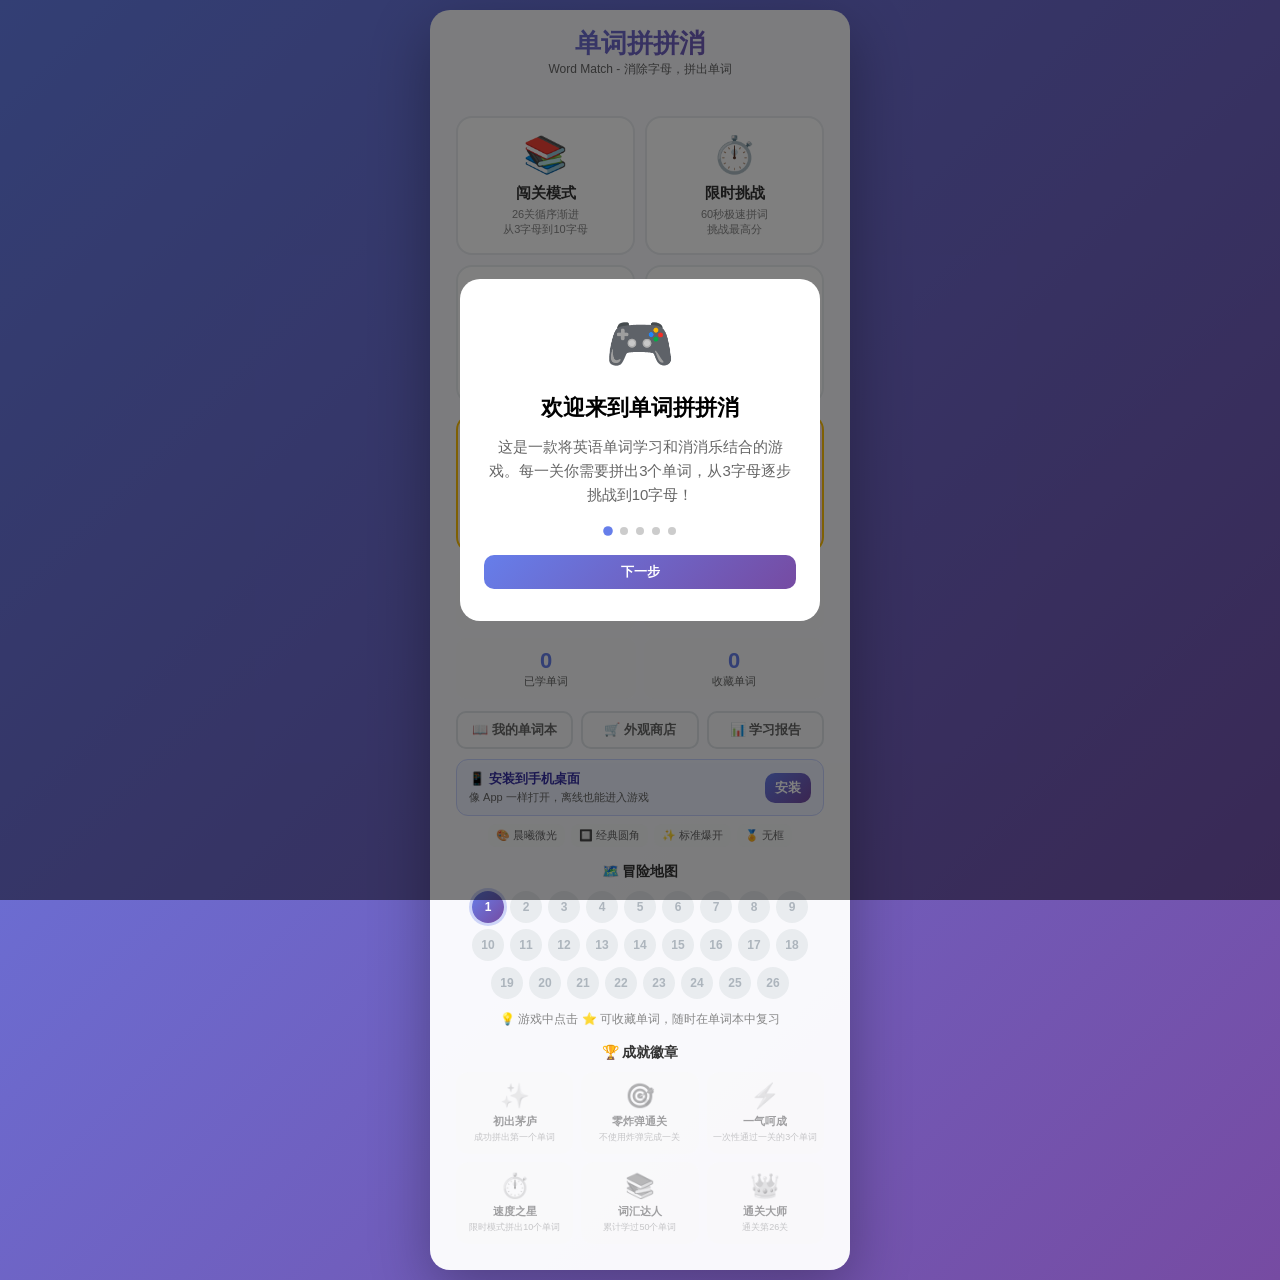
==== commit 0adc4ae1: "Guarantee distinct letter colors per board" ====
--- a/index.html
+++ b/index.html
@@ -3,6 +3,10 @@
 <head>
     <meta charset="UTF-8">
     <meta name="viewport" content="width=device-width, initial-scale=1.0, maximum-scale=1.0, user-scalable=no">
+    <meta name="theme-color" content="#667eea">
+    <link rel="manifest" href="manifest.json">
+    <link rel="icon" href="icon.svg">
+    <link rel="apple-touch-icon" href="icon.svg">
     <title>单词拼拼消 - Word Match</title>
     <style>
         * { margin: 0; padding: 0; box-sizing: border-box; -webkit-tap-highlight-color: transparent; }
@@ -174,6 +178,16 @@
         .report-section-title { font-size: 13px; font-weight: 700; color: #333; margin-bottom: 6px; }
         .report-list { font-size: 12px; color: #666; line-height: 1.7; }
         .failure-card { background: #fff8e1; border-left-color: #ff9800; }
+        .mastery-pill { display: inline-flex; align-items: center; gap: 4px; padding: 3px 8px; border-radius: 999px; font-size: 11px; font-weight: 700; background: #eef2ff; color: #4f46e5; }
+        .mastery-bar { height: 6px; background: #edf2f7; border-radius: 999px; overflow: hidden; margin-top: 8px; }
+        .mastery-fill { height: 100%; border-radius: 999px; background: linear-gradient(135deg,#667eea 0%,#38ef7d 100%); transition: width 0.3s; }
+        .utility-strip { display: flex; gap: 6px; justify-content: center; flex-wrap: wrap; margin: 6px 0 8px; }
+        .utility-chip { border: 1px solid #e5e7eb; background: #fff; color: #555; border-radius: 999px; padding: 4px 8px; font-size: 11px; font-weight: 700; cursor: pointer; }
+        .utility-chip:disabled { opacity: 0.45; cursor: not-allowed; }
+        .install-card { display: none; align-items: center; justify-content: space-between; gap: 8px; background: #eef2ff; border: 1px solid #c7d2fe; border-radius: 12px; padding: 10px 12px; margin-top: 10px; text-align: left; }
+        .install-card.show { display: flex; }
+        .install-card .title { font-size: 13px; font-weight: 800; color: #3730a3; }
+        .install-card .desc { font-size: 11px; color: #666; margin-top: 2px; }
         .timer-bar { width: 100%; height: 8px; background: #e9ecef; border-radius: 4px; overflow: hidden; margin-top: 6px; }
         .timer-fill { height: 100%; background: linear-gradient(135deg, #e74c3c 0%, #c0392b 100%); transition: width 1s linear; }
         .word-detail { text-align: left; }
@@ -214,6 +228,7 @@
         .shop-card.equipped { background: #fff3cd; border: 2px solid #ffc107; }
         .shop-preview { width: 100%; height: 48px; border-radius: 8px; margin-bottom: 6px; }
         .shop-name { font-size: 11px; font-weight: 600; color: #333; margin-bottom: 4px; }
+        .shop-desc { font-size: 10px; color: #777; line-height: 1.35; min-height: 28px; margin-bottom: 4px; }
         .shop-price { font-size: 11px; color: #e74c3c; font-weight: 700; }
         .shop-btn { margin-top: 6px; padding: 4px 10px; border-radius: 8px; border: none; font-size: 11px; font-weight: 600; cursor: pointer; width: 100%; }
         .shop-btn.buy { background: linear-gradient(135deg, #667eea 0%, #764ba2 100%); color: white; }
@@ -289,6 +304,13 @@
                 <button class="btn btn-secondary" data-action="shop" style="flex:1">🛒 外观商店</button>
                 <button class="btn btn-secondary" data-action="report" style="flex:1">📊 学习报告</button>
             </div>
+            <div class="install-card" id="installCard">
+                <div>
+                    <div class="title">📱 安装到手机桌面</div>
+                    <div class="desc">像 App 一样打开，离线也能进入游戏</div>
+                </div>
+                <button class="btn btn-primary" data-action="install" style="padding:6px 10px">安装</button>
+            </div>
             <div class="equip-bar" id="equipBar" style="margin-top:8px"></div>
             <div class="level-map-section" id="levelMapSection" style="margin-top:16px">
                 <div style="font-size:14px;font-weight:700;color:#333;margin-bottom:10px">🗺️ 冒险地图</div>
@@ -302,14 +324,6 @@
         </div>
 
         <div id="gameScreen" style="display:none">
-            <div class="character-bar" id="characterBar">
-                <div class="character-avatar" id="characterAvatar">🦖</div>
-                <div class="character-info">
-                    <div class="character-name" id="characterName">像素龙</div>
-                    <div class="character-buff" id="characterBuff">💚 每局额外1步</div>
-                </div>
-                <div class="character-item-slot" id="characterItemSlot"></div>
-            </div>
             <div class="level-info">
                 <div class="info-item"><div class="info-label" id="labelLevel">关卡</div><div class="info-value" id="level">1</div></div>
                 <div class="info-item"><div class="info-label" id="labelMoves">步数</div><div class="info-value" id="moves">30</div></div>
@@ -325,10 +339,17 @@
                 <div class="target-word" id="targetWord"></div>
                 <div id="chineseMeaning" style="margin-top:6px; font-size:15px; color:#856404; font-weight:600; min-height:22px;"></div>
                 <div class="progress-bar"><div class="progress-fill" id="progressFill" style="width:0%"></div></div>
+                <div class="mastery-bar" title="当前单词掌握度"><div class="mastery-fill" id="targetMasteryFill" style="width:0%"></div></div>
             </div>
 
             <div class="board-container" id="boardContainer">
                 <div class="game-board" id="gameBoard"></div>
+            </div>
+
+            <div class="utility-strip" id="utilityStrip">
+                <button class="utility-chip" data-tool="first_hint">🔤 首字母 <span id="toolFirstHint">0</span></button>
+                <button class="utility-chip" data-tool="definition_card">📘 释义卡 <span id="toolDefinition">0</span></button>
+                <button class="utility-chip" data-tool="sentence_card">🧩 例句卡 <span id="toolSentence">0</span></button>
             </div>
 
             <div class="controls">
@@ -364,10 +385,14 @@
         <div class="modal-content word-detail">
             <h3 id="detailWord">CAT</h3>
             <div class="phonetic" id="detailPhonetic">/kæt/ 🔊</div>
-            <div class="sentence-box">
-                <div class="en" id="detailSentence"></div>
-                <div class="cn" id="detailCn"></div>
-            </div>
+                <div class="sentence-box">
+                    <div class="en" id="detailSentence"></div>
+                    <div class="cn" id="detailCn"></div>
+                </div>
+                <div style="margin-top:10px">
+                    <span class="mastery-pill" id="detailMastery">掌握度：初见</span>
+                    <div class="mastery-bar"><div class="mastery-fill" id="detailMasteryFill" style="width:0%"></div></div>
+                </div>
             <div style="display:flex;gap:8px;margin-top:16px">
                 <button class="btn btn-primary" id="favBtn" style="flex:1">⭐ 收藏</button>
                 <button class="btn btn-secondary" data-action="close-detail" style="flex:1">关闭</button>
@@ -425,12 +450,11 @@
             <div class="modal-title">🛒 外观商店</div>
             <div class="shop-score" id="shopScore">当前积分: 0</div>
             <div class="shop-tabs" id="shopTabs">
-                <div class="shop-tab active" data-shop-tab="character">🎮 角色</div>
-                <div class="shop-tab" data-shop-tab="item">🎒 道具</div>
-                <div class="shop-tab" data-shop-tab="theme">主题</div>
+                <div class="shop-tab active" data-shop-tab="theme">主题</div>
                 <div class="shop-tab" data-shop-tab="board">棋盘</div>
                 <div class="shop-tab" data-shop-tab="effect">特效</div>
                 <div class="shop-tab" data-shop-tab="frame">边框</div>
+                <div class="shop-tab" data-shop-tab="tool">道具</div>
             </div>
             <div class="shop-grid" id="shopGrid"></div>
             <button class="btn btn-secondary" data-action="close-shop" style="margin-top:12px;width:100%">关闭</button>
@@ -447,6 +471,42 @@
     { name:'ice', bg:'linear-gradient(135deg,#89f7fe 0%,#66a6ff 100%)', primary:'linear-gradient(135deg,#89f7fe 0%,#66a6ff 100%)', targetBg:'#e0f7fa', targetBorder:'#00bcd4', select:'#00bcd4', board:'#e0f7fa' },
     { name:'fire', bg:'linear-gradient(135deg,#ff6b6b 0%,#ee5a24 100%)', primary:'linear-gradient(135deg,#ff6b6b 0%,#ee5a24 100%)', targetBg:'#ffebee', targetBorder:'#f44336', select:'#f44336', board:'#ffebee' },
     { name:'rainbow', bg:'linear-gradient(135deg,#f093fb 0%,#f5576c 100%)', primary:'linear-gradient(135deg,#667eea 0%,#764ba2 100%)', targetBg:'#f3e5f5', targetBorder:'#9c27b0', select:'#9c27b0', board:'#f3e5f5' }
+];
+
+const LETTER_COLOR_PALETTE = [
+    { bg:'#005ab5', bg2:'#3f8fd8', fg:'#ffffff', border:'#003f80' },
+    { bg:'#009e73', bg2:'#42c69e', fg:'#ffffff', border:'#006f51' },
+    { bg:'#d81b60', bg2:'#ec6793', fg:'#ffffff', border:'#a50f45' },
+    { bg:'#000000', bg2:'#4b5563', fg:'#ffffff', border:'#000000' },
+    { bg:'#ff7f00', bg2:'#ffb24d', fg:'#ffffff', border:'#b85c00' },
+    { bg:'#ffff33', bg2:'#fff98a', fg:'#3f3f00', border:'#b5ad00' },
+    { bg:'#0067b9', bg2:'#3b9ae1', fg:'#ffffff', border:'#004d8a' },
+    { bg:'#e87500', bg2:'#f7ad45', fg:'#ffffff', border:'#a94f00' },
+    { bg:'#008f5a', bg2:'#40c98c', fg:'#ffffff', border:'#006b43' },
+    { bg:'#c43c8c', bg2:'#e47db6', fg:'#ffffff', border:'#92286a' },
+    { bg:'#b73a18', bg2:'#e97955', fg:'#ffffff', border:'#842610' },
+    { bg:'#7055c7', bg2:'#a18ae9', fg:'#ffffff', border:'#503b99' },
+    { bg:'#9b6b00', bg2:'#d8a82f', fg:'#ffffff', border:'#704d00' },
+    { bg:'#00838f', bg2:'#42bdc4', fg:'#ffffff', border:'#005e66' },
+    { bg:'#5e7314', bg2:'#9bac50', fg:'#ffffff', border:'#43520e' },
+    { bg:'#7b4a2d', bg2:'#b57b55', fg:'#ffffff', border:'#58331e' },
+    { bg:'#343a70', bg2:'#6870b5', fg:'#ffffff', border:'#252a52' },
+    { bg:'#8f2c21', bg2:'#c9685d', fg:'#ffffff', border:'#661e17' },
+    { bg:'#334155', bg2:'#718096', fg:'#ffffff', border:'#1f2937' },
+    { bg:'#a54800', bg2:'#d97d37', fg:'#ffffff', border:'#753300' },
+    { bg:'#506b00', bg2:'#8cab36', fg:'#ffffff', border:'#384c00' },
+    { bg:'#156b78', bg2:'#58aab5', fg:'#ffffff', border:'#0e4c56' }
+];
+
+const CORE_LETTER_COLORS = LETTER_COLOR_PALETTE.slice(0, 6);
+
+const LETTER_PATTERNS = [
+    '',
+    'repeating-linear-gradient(135deg, rgba(255,255,255,.16) 0 4px, transparent 4px 12px)',
+    'repeating-linear-gradient(0deg, rgba(255,255,255,.14) 0 3px, transparent 3px 11px)',
+    'radial-gradient(circle at 22% 24%, rgba(255,255,255,.22) 0 3px, transparent 3px)',
+    'repeating-linear-gradient(90deg, rgba(255,255,255,.13) 0 3px, transparent 3px 12px)',
+    'repeating-linear-gradient(45deg, rgba(255,255,255,.12) 0 2px, transparent 2px 9px)'
 ];
 
 const ACHIEVEMENTS = [
@@ -478,14 +538,19 @@
     { id:'default_frame', name:'无框', type:'frame', price:0, preview:'#e9ecef' },
     { id:'bronze_frame', name:'青铜学者', type:'frame', price:3000, preview:'#cd7f32' },
     { id:'silver_frame', name:'白银探知者', type:'frame', price:6000, preview:'#c0c0c0' },
-    { id:'gold_frame', name:'黄金词汇王', type:'frame', price:10000, preview:'#ffd700' }
+    { id:'gold_frame', name:'黄金词汇王', type:'frame', price:10000, preview:'#ffd700' },
+    { id:'first_hint', name:'首字母提示', type:'tool', price:600, preview:'#fde68a', desc:'高亮下一个还没收集够的字母' },
+    { id:'definition_card', name:'释义扩展卡', type:'tool', price:900, preview:'#bfdbfe', desc:'查看单词词义、例句和掌握度' },
+    { id:'sentence_card', name:'例句拆解卡', type:'tool', price:900, preview:'#bbf7d0', desc:'显示例句中文翻译并自动朗读' },
+    { id:'retry_card', name:'错词复活卡', type:'tool', price:1600, preview:'#fecaca', desc:'失败后保留当前单词进度重试' },
+    { id:'review_boost', name:'复习加倍卡', type:'tool', price:2200, preview:'#ddd6fe', desc:'下一次复习完成奖励翻倍' }
 ];
 
 const TUTORIAL_STEPS = [
     { icon:'🎮', title:'欢迎来到单词拼拼消', text:'这是一款将英语单词学习和消消乐结合的游戏。每一关你需要拼出3个单词，从3字母逐步挑战到10字母！' },
     { icon:'📖', title:'收集字母拼出单词', text:'点击棋盘上两个相邻的字母进行交换。连成3个或以上相同的字母即可消除，并收集该字母到目标单词中。' },
     { icon:'💡', title:'提示帮你找到方向', text:'遇到困难时点击"提示"按钮，系统会高亮显示可以交换的两个字母。提示有5秒冷却时间。' },
-    { icon:'💣', title:'炸弹直接消除', text:'每积攒5000分可获得一枚字母炸弹。进入炸弹模式后，点击棋盘上任意3个字母即可直接消除它们！' },
+    { icon:'💣', title:'炸弹直接消除', text:'每积攒8000分可获得一枚字母炸弹。进入炸弹模式后，点击棋盘上任意3个字母即可直接消除它们！' },
     { icon:'🏆', title:'准备好了吗？', text:'通关后你会看到单词的英文例句和中文翻译，还能收藏到单词本中随时复习。开始你的单词之旅吧！' }
 ];
 
@@ -582,6 +647,11 @@
         this.bestTimedWords = 0;
         this.bestEndlessWords = 0;
         this.dailyDate = '';
+        this.wordMastery = {};
+        this.toolInventory = {};
+        this.reviewBoostActive = false;
+        this.deferredInstallPrompt = null;
+        this.letterColorMap = {};
 
         this.wordLevels = [
             [{en:'CAT',cn:'猫',s:'I have a cute cat.',sc:'我有一只可爱的猫。'},{en:'DOG',cn:'狗',s:'The dog likes to run.',sc:'这只狗喜欢奔跑。'},{en:'SUN',cn:'太阳',s:'The sun is shining today.',sc:'今天阳光明媚。'},{en:'HAT',cn:'帽子',s:'She wears a red hat.',sc:'她戴着一顶红色的帽子。'},{en:'BED',cn:'床',s:'I go to bed at nine.',sc:'我九点钟上床睡觉。'},{en:'RED',cn:'红色',s:'My favorite color is red.',sc:'我最喜欢的颜色是红色。'},{en:'BIG',cn:'大的',s:'The elephant is very big.',sc:'这头大象非常大。'},{en:'RUN',cn:'奔跑',s:'I run every morning.',sc:'我每天早上跑步。'},{en:'FUN',cn:'乐趣',s:'We have fun at school.',sc:'我们在学校玩得很开心。'},{en:'PEN',cn:'钢笔',s:'I write with a pen.',sc:'我用钢笔写字。'}],
@@ -640,6 +710,9 @@
                 this.totalCompletedWords = data.totalCompletedWords || 0;
                 this.bestTimedWords = data.bestTimedWords || 0;
                 this.bestEndlessWords = data.bestEndlessWords || 0;
+                this.wordMastery = data.wordMastery || {};
+                this.toolInventory = data.toolInventory || {};
+                this.reviewBoostActive = !!data.reviewBoostActive;
                 if (data.speakEnabled !== undefined) this.sound.speakEnabled = data.speakEnabled;
                 if (version < 2) {
                     this.nextBombAt = Math.max(this.nextBombAt, 8000);
@@ -669,6 +742,9 @@
             totalCompletedWords: this.totalCompletedWords,
             bestTimedWords: this.bestTimedWords,
             bestEndlessWords: this.bestEndlessWords,
+            wordMastery: this.wordMastery,
+            toolInventory: this.toolInventory,
+            reviewBoostActive: this.reviewBoostActive,
             speakEnabled: this.sound.speakEnabled,
             date: Date.now()
         };
@@ -736,6 +812,78 @@
         return picked;
     }
 
+    hexToLab(hex) {
+        const rgb = hex.match(/[a-f\d]{2}/gi).map(value => parseInt(value, 16) / 255);
+        const linear = rgb.map(value => value > 0.04045
+            ? Math.pow((value + 0.055) / 1.055, 2.4)
+            : value / 12.92);
+        const x = (linear[0] * 0.4124 + linear[1] * 0.3576 + linear[2] * 0.1805) / 0.95047;
+        const y = linear[0] * 0.2126 + linear[1] * 0.7152 + linear[2] * 0.0722;
+        const z = (linear[0] * 0.0193 + linear[1] * 0.1192 + linear[2] * 0.9505) / 1.08883;
+        const pivot = value => value > 0.008856 ? Math.cbrt(value) : (7.787 * value) + (16 / 116);
+        const fx = pivot(x), fy = pivot(y), fz = pivot(z);
+        return { l:(116 * fy) - 16, a:500 * (fx - fy), b:200 * (fy - fz) };
+    }
+
+    colorDistance(left, right) {
+        const a = this.hexToLab(left), b = this.hexToLab(right);
+        return Math.sqrt(
+            Math.pow(a.l - b.l, 2) +
+            Math.pow(a.a - b.a, 2) +
+            Math.pow(a.b - b.b, 2)
+        );
+    }
+
+    selectDistinctPalette(count, seedText) {
+        let seed = this.hashString(seedText || 'word-match');
+        const core = [...CORE_LETTER_COLORS];
+        for (let i = core.length - 1; i > 0; i--) {
+            seed = (seed * 1664525 + 1013904223) >>> 0;
+            const j = seed % (i + 1);
+            [core[i], core[j]] = [core[j], core[i]];
+        }
+        const selected = core.slice(0, Math.min(count, core.length));
+        const coreHex = new Set(CORE_LETTER_COLORS.map(color => color.bg));
+        const remaining = LETTER_COLOR_PALETTE.filter(color => !coreHex.has(color.bg));
+        while (selected.length < count && remaining.length > 0) {
+            let bestIndex = 0;
+            let bestScore = -1;
+            remaining.forEach((candidate, index) => {
+                const minDistance = Math.min(...selected.map(color => this.colorDistance(candidate.bg, color.bg)));
+                if (minDistance > bestScore) {
+                    bestIndex = index;
+                    bestScore = minDistance;
+                }
+            });
+            selected.push(remaining.splice(bestIndex, 1)[0]);
+        }
+        return selected;
+    }
+
+    buildLetterColorMap() {
+        const letters = [...new Set(this.getLetterPool())].sort();
+        const targetSet = new Set(this.targetWord.split(''));
+        const ordered = [
+            ...letters.filter(ch => targetSet.has(ch)),
+            ...letters.filter(ch => !targetSet.has(ch))
+        ];
+        const palette = this.selectDistinctPalette(ordered.length, `${this.gameMode}-${this.level}-${this.targetWord}`);
+        this.letterColorMap = {};
+        ordered.forEach((letter, index) => {
+            this.letterColorMap[letter] = { ...palette[index], pattern:LETTER_PATTERNS[index % LETTER_PATTERNS.length] };
+        });
+    }
+
+    applyTileColor(tile, letter) {
+        const color = this.letterColorMap[letter] || LETTER_COLOR_PALETTE[0];
+        const gradient = `linear-gradient(135deg, ${color.bg} 0%, ${color.bg2} 100%)`;
+        const background = color.pattern ? `${color.pattern}, ${gradient}` : gradient;
+        tile.style.setProperty('background', background, 'important');
+        tile.style.color = color.fg;
+        tile.style.border = `2px solid ${color.border}`;
+        tile.style.textShadow = '0 1px 2px rgba(0,0,0,0.28)';
+    }
+
     markPlayDay() {
         this.playDates[this.getDateKey()] = true;
     }
@@ -768,7 +916,9 @@
         this.renderAchievements();
         this.renderLevelMap();
         this.updateEquipBar();
+        this.updateToolUI();
         this.applyEquippedTheme();
+        this.setupPWA();
         const ttsBtn = document.getElementById('ttsBtn');
         if (ttsBtn) {
             ttsBtn.textContent = this.sound.speakEnabled ? '🗣️ 朗读' : '🤐 静音';
@@ -801,6 +951,11 @@
         document.querySelector('[data-action="shop"]').addEventListener('click', () => this.openShop());
         document.querySelector('[data-action="report"]').addEventListener('click', () => this.showReport());
         document.querySelector('[data-action="word-detail"]').addEventListener('click', () => this.showWordDetail());
+        document.querySelectorAll('[data-tool]').forEach(btn => {
+            btn.addEventListener('click', () => this.useTool(btn.dataset.tool));
+        });
+        const installBtn = document.querySelector('[data-action="install"]');
+        if (installBtn) installBtn.addEventListener('click', () => this.installApp());
 
         document.getElementById('tutorialBtn').addEventListener('click', () => this.nextTutorialStep());
         document.querySelectorAll('[data-shop-tab]').forEach(tab => {
@@ -808,7 +963,7 @@
         });
         document.querySelector('[data-action="close-shop"]').addEventListener('click', () => this.closeShop());
         document.getElementById('modalBtn').addEventListener('click', () => this.closeModal());
-        document.getElementById('modalShareBtn').addEventListener('click', () => this.generateShareImage());
+        document.getElementById('modalShareBtn').onclick = () => this.generateShareImage();
         document.getElementById('favBtn').addEventListener('click', () => this.toggleFavorite());
         document.querySelector('[data-action="close-detail"]').addEventListener('click', () => this.closeDetailModal());
         document.querySelector('[data-action="close-vocab"]').addEventListener('click', () => {
@@ -817,6 +972,37 @@
         document.querySelector('[data-action="close-report"]').addEventListener('click', () => {
             document.getElementById('reportModal').classList.remove('active');
         });
+        window.addEventListener('beforeinstallprompt', (e) => {
+            e.preventDefault();
+            this.deferredInstallPrompt = e;
+            const card = document.getElementById('installCard');
+            if (card) card.classList.add('show');
+        });
+    }
+
+    setupPWA() {
+        if ('serviceWorker' in navigator) {
+            navigator.serviceWorker.register('service-worker.js').catch(() => {});
+        }
+        if (window.matchMedia && window.matchMedia('(display-mode: standalone)').matches) {
+            const card = document.getElementById('installCard');
+            if (card) card.classList.remove('show');
+        } else {
+            const card = document.getElementById('installCard');
+            if (card) card.classList.add('show');
+        }
+    }
+
+    async installApp() {
+        if (!this.deferredInstallPrompt) {
+            this.showToast('请在浏览器菜单里选择“添加到主屏幕”');
+            return;
+        }
+        this.deferredInstallPrompt.prompt();
+        await this.deferredInstallPrompt.userChoice;
+        this.deferredInstallPrompt = null;
+        const card = document.getElementById('installCard');
+        if (card) card.classList.remove('show');
     }
 
     openShop() {
@@ -842,12 +1028,17 @@
         scoreEl.textContent = `当前积分: ${this.score}`;
         const items = SHOP_ITEMS.filter(i => i.type === type);
         items.forEach(item => {
-            const owned = this.unlockedSkins.includes(item.id);
-            const equipped = this[`equipped${type.charAt(0).toUpperCase() + type.slice(1)}`] === item.id;
+            const isTool = type === 'tool';
+            const owned = isTool ? false : this.unlockedSkins.includes(item.id);
+            const equipped = !isTool && this[`equipped${type.charAt(0).toUpperCase() + type.slice(1)}`] === item.id;
+            const count = this.toolInventory[item.id] || 0;
             const card = document.createElement('div');
             card.className = `shop-card ${owned ? 'owned' : ''} ${equipped ? 'equipped' : ''}`;
             let btnHtml = '';
-            if (equipped) {
+            if (isTool) {
+                const canBuy = this.score >= item.price;
+                btnHtml = `<button class="shop-btn buy" onclick="game.buyTool('${item.id}')" ${canBuy ? '' : 'disabled'}>${item.price}分 · 已有${count}</button>`;
+            } else if (equipped) {
                 btnHtml = `<button class="shop-btn owned" disabled>已装备</button>`;
             } else if (owned) {
                 btnHtml = `<button class="shop-btn equip" onclick="game.equipSkin('${item.id}')">装备</button>`;
@@ -859,10 +1050,32 @@
                 ${equipped ? '<div class="equipped-badge">已装备</div>' : ''}
                 <div class="shop-preview" style="background:${item.preview}"></div>
                 <div class="shop-name">${item.name}</div>
+                ${item.desc ? `<div class="shop-desc">${item.desc}</div>` : ''}
                 ${btnHtml}
             `;
             grid.appendChild(card);
         });
+    }
+
+    buyTool(id) {
+        const item = SHOP_ITEMS.find(i => i.id === id && i.type === 'tool');
+        if (!item) return;
+        if (this.score < item.price) {
+            this.showToast('积分不足!');
+            return;
+        }
+        this.score -= item.price;
+        if (id === 'review_boost') {
+            this.reviewBoostActive = true;
+            this.showToast('📚 下一次复习奖励已加倍');
+        } else {
+            this.toolInventory[id] = (this.toolInventory[id] || 0) + 1;
+            this.showToast(`🎒 获得道具：${item.name}`);
+        }
+        this.saveGlobal();
+        this.renderShop('tool');
+        this.updateToolUI();
+        this.updateUI();
     }
 
     buySkin(id) {
@@ -1116,6 +1329,7 @@
         for (let ch of this.targetWord) this.collectedLetters[ch] = 0;
         this.bombMode = false;
         this.bombSelected = [];
+        this.letterColorMap = {};
     }
 
     loadRandomWord() {
@@ -1137,6 +1351,7 @@
         this.moves = 999;
         this.bombMode = false;
         this.bombSelected = [];
+        this.letterColorMap = {};
     }
 
     loadReviewWord() {
@@ -1145,7 +1360,11 @@
             this.backToMenu();
             return;
         }
-        const pool = [...this.learnedWords].sort(() => Math.random() - 0.5);
+        const pool = [...this.learnedWords].sort((a, b) => {
+            const ma = this.getMasteryInfo(a.en).score;
+            const mb = this.getMasteryInfo(b.en).score;
+            return ma - mb || Math.random() - 0.5;
+        });
         this.targetWords = pool.slice(0, Math.min(3, pool.length));
         this.currentWordIndex = 0;
         this.setCurrentTarget(0);
@@ -1217,6 +1436,7 @@
         }
         this.removeInitialMatches();
         if (!this.hasAnyValidMove()) this.generateBoard();
+        this.buildLetterColorMap();
     }
 
     removeInitialMatches() {
@@ -1289,12 +1509,14 @@
                 if (tile) {
                     if (tile.textContent !== letter) tile.textContent = letter;
                     if (tile.className !== fullClass) tile.className = fullClass;
+                    this.applyTileColor(tile, letter);
                     delete existing[key];
                 } else {
                     tile = document.createElement('div');
                     tile.className = fullClass;
                     tile.textContent = letter;
                     tile.dataset.r = r; tile.dataset.c = c;
+                    this.applyTileColor(tile, letter);
                     el.appendChild(tile);
                 }
             }
@@ -1322,6 +1544,9 @@
         for (let ch in needed) { total += needed[ch]; have += Math.min(this.collectedLetters[ch] || 0, needed[ch]); }
         document.getElementById('progressFill').style.width = (have / total * 100) + '%';
         document.getElementById('chineseMeaning').textContent = this.targetChinese;
+        const mastery = this.getMasteryInfo(this.targetWord);
+        const masteryFill = document.getElementById('targetMasteryFill');
+        if (masteryFill) masteryFill.style.width = mastery.percent + '%';
         const totalWords = this.targetWords ? this.targetWords.length : 1;
         const current = this.currentWordIndex !== undefined ? this.currentWordIndex + 1 : 1;
         document.getElementById('targetLabel').textContent = `目标单词 (${current}/${totalWords})`;
@@ -1575,6 +1800,7 @@
                 wr--;
             }
         }
+        this.buildLetterColorMap();
     }
 
     isWin() {
@@ -1633,15 +1859,17 @@
                     this.applyTheme();
                 }, 500);
             } else if (this.gameMode === 'review') {
+                const rewardMultiplier = this.reviewBoostActive ? 2 : 1;
                 if (this.currentWordIndex < this.targetWords.length - 1) {
-                    this.score += 30;
+                    this.score += 30 * rewardMultiplier;
                     this.checkBombReward();
                     this.saveGlobal();
                     this.updateUI();
                     this.sound.play('win');
                     setTimeout(() => this.showWordComplete(), 400);
                 } else {
-                    this.score += 50;
+                    this.score += 50 * rewardMultiplier;
+                    this.reviewBoostActive = false;
                     this.checkBombReward();
                     this.saveGlobal();
                     this.updateUI();
@@ -1671,10 +1899,37 @@
         }
     }
 
+    getMasteryInfo(word) {
+        const data = this.wordMastery[word] || { correct: 0, fail: 0, review: 0 };
+        const score = Math.max(0, (data.correct || 0) * 2 + (data.review || 0) * 2 - (data.fail || 0));
+        const levels = [
+            { name: '初见', icon: '🌱', min: 0, percent: 12 },
+            { name: '认识', icon: '🌿', min: 2, percent: 32 },
+            { name: '熟悉', icon: '🌼', min: 5, percent: 56 },
+            { name: '掌握', icon: '🌟', min: 9, percent: 78 },
+            { name: '已巩固', icon: '🏆', min: 14, percent: 100 }
+        ];
+        let level = levels[0];
+        for (const item of levels) {
+            if (score >= item.min) level = item;
+        }
+        return { ...data, score, ...level };
+    }
+
+    updateMastery(word, type) {
+        const data = this.wordMastery[word] || { correct: 0, fail: 0, review: 0, lastSeen: 0 };
+        if (type === 'correct') data.correct = (data.correct || 0) + 1;
+        if (type === 'fail') data.fail = (data.fail || 0) + 1;
+        if (type === 'review') data.review = (data.review || 0) + 1;
+        data.lastSeen = Date.now();
+        this.wordMastery[word] = data;
+    }
+
     addLearnedWord() {
         const wordObj = { en: this.targetWord, cn: this.targetChinese, s: this.targetSentence, sc: this.targetSentenceCn };
         const exists = this.learnedWords.find(w => w.en === this.targetWord);
         this.totalCompletedWords++;
+        this.updateMastery(this.targetWord, this.gameMode === 'review' ? 'review' : 'correct');
         if (!exists) {
             this.learnedWords.push(wordObj);
             this.unlockAchievement('first_word');
@@ -1722,6 +1977,8 @@
         const sentenceBox = document.getElementById('sentenceBox');
         const actions = document.getElementById('modalActions');
         sentenceBox.classList.remove('failure-card');
+        document.getElementById('modalShareBtn').textContent = '📤 分享';
+        document.getElementById('modalShareBtn').onclick = () => this.generateShareImage();
 
         if (type === 'win') {
             icon.textContent = '🎉';
@@ -1769,6 +2026,7 @@
                 : `先复习一下 "${this.targetWord}" (${this.targetChinese})，再试一次会更稳。`;
             if (this.gameMode !== 'timed') {
                 this.failedWords[this.targetWord] = (this.failedWords[this.targetWord] || 0) + 1;
+                this.updateMastery(this.targetWord, 'fail');
                 document.getElementById('sentenceEn').textContent = this.targetSentence;
                 document.getElementById('sentenceCn').textContent = this.targetSentenceCn || this.targetChinese;
                 sentenceBox.classList.add('failure-card');
@@ -1791,12 +2049,30 @@
             } else {
                 btn.textContent = '重试';
                 btn.onclick = () => { this.closeModal(); this.resetLevel(); };
+                if ((this.toolInventory.retry_card || 0) > 0) {
+                    text.textContent += `\n可使用错词复活卡保留当前字母进度。`;
+                    document.getElementById('modalShareBtn').style.display = 'inline-block';
+                    document.getElementById('modalShareBtn').textContent = `🧯 复活卡 ${this.toolInventory.retry_card}`;
+                    document.getElementById('modalShareBtn').onclick = () => this.useRetryCard();
+                } else {
+                    document.getElementById('modalShareBtn').style.display = 'none';
+                }
             }
         }
         modal.classList.add('active');
     }
 
     closeModal() { document.getElementById('modal').classList.remove('active'); }
+
+    useRetryCard() {
+        if (!this.consumeTool('retry_card')) return;
+        this.closeModal();
+        this.moves = Math.max(this.moves, Math.ceil(this.targetWord.length * 2 + 8));
+        this.generateBoard();
+        this.renderBoard();
+        this.updateUI();
+        this.showToast('🧯 已复活：当前单词进度保留');
+    }
 
     nextLevel() {
         this.level++;
@@ -1858,6 +2134,7 @@
         document.getElementById('labelMoves').textContent = this.gameMode === 'endless' ? '已拼' : '步数';
         if (this.gameMode === 'endless') document.getElementById('moves').textContent = this.endlessWords;
         this.updateBombUI();
+        this.updateToolUI();
     }
 
     updateBombUI() {
@@ -1871,6 +2148,63 @@
         }
     }
 
+    updateToolUI() {
+        const map = {
+            first_hint: 'toolFirstHint',
+            definition_card: 'toolDefinition',
+            sentence_card: 'toolSentence'
+        };
+        Object.entries(map).forEach(([tool, id]) => {
+            const el = document.getElementById(id);
+            const btn = document.querySelector(`[data-tool="${tool}"]`);
+            const count = this.toolInventory[tool] || 0;
+            if (el) el.textContent = count;
+            if (btn) btn.disabled = count <= 0 || this.isProcessing;
+        });
+    }
+
+    consumeTool(id) {
+        if ((this.toolInventory[id] || 0) <= 0) {
+            this.showToast('这个道具还没有库存，可以去商店兑换');
+            return false;
+        }
+        this.toolInventory[id]--;
+        this.saveGlobal();
+        this.updateToolUI();
+        return true;
+    }
+
+    useTool(id) {
+        this.unlockAudio();
+        if (this.isProcessing) return;
+        if (id === 'first_hint') {
+            if (!this.consumeTool(id)) return;
+            const next = this.getNextNeededLetter();
+            if (!next) { this.showToast('这个单词已经快完成了'); return; }
+            document.querySelectorAll('.tile').forEach(t => {
+                if (t.textContent === next) t.classList.add('hint');
+            });
+            this.showToast(`🔤 优先收集字母 ${next}`);
+            setTimeout(() => this.clearHint(), 3000);
+        } else if (id === 'definition_card') {
+            if (!this.consumeTool(id)) return;
+            this.showWordDetail();
+        } else if (id === 'sentence_card') {
+            if (!this.consumeTool(id)) return;
+            this.showToast(`${this.targetSentence} / ${this.targetSentenceCn || this.targetChinese}`);
+            this.sound.speak(this.targetWord + '. ' + this.targetSentence);
+        }
+    }
+
+    getNextNeededLetter() {
+        const seen = {};
+        for (let ch of this.targetWord) {
+            seen[ch] = (seen[ch] || 0) + 1;
+            if ((this.collectedLetters[ch] || 0) < seen[ch]) return ch;
+        }
+        return '';
+    }
+
     updateTimedUI() {
         document.getElementById('level').textContent = '限时';
         document.getElementById('moves').textContent = this.timeLeft + 's';
@@ -1879,6 +2213,7 @@
         document.getElementById('labelMoves').textContent = '剩余';
         document.getElementById('timerBar').style.display = 'block';
         this.updateBombUI();
+        this.updateToolUI();
     }
 
     updateEndlessUI() {
@@ -1889,6 +2224,7 @@
         document.getElementById('labelMoves').textContent = '已拼';
         document.getElementById('timerBar').style.display = 'none';
         this.updateBombUI();
+        this.updateToolUI();
     }
 
     startTimedMode() {
@@ -1995,6 +2331,9 @@
         document.getElementById('detailWord').textContent = this.targetWord;
         document.getElementById('detailSentence').textContent = this.targetSentence;
         document.getElementById('detailCn').textContent = this.targetSentenceCn || this.targetChinese;
+        const mastery = this.getMasteryInfo(this.targetWord);
+        document.getElementById('detailMastery').textContent = `掌握度：${mastery.icon} ${mastery.name}`;
+        document.getElementById('detailMasteryFill').style.width = mastery.percent + '%';
         const isFav = this.favorites.some(w => w.en === this.targetWord);
         document.getElementById('favBtn').textContent = isFav ? '❤️ 已收藏' : '⭐ 收藏';
         document.getElementById('detailModal').classList.add('active');
@@ -2025,8 +2364,10 @@
         } else {
             this.favorites.forEach(w => {
                 const item = document.createElement('div');
+                const mastery = this.getMasteryInfo(w.en);
                 item.className = 'vocab-item';
                 item.innerHTML = `<div><span class="word-text">${w.en}</span><span class="word-cn">${w.cn}</span></div>
+                    <span class="mastery-pill">${mastery.icon} ${mastery.name}</span>
                     <div class="actions">
                         <button onclick="game.sound.speak('${w.en}')">🔊</button>
                         <button onclick="game.removeFavorite('${w.en}')">🗑️</button>
@@ -2066,15 +2407,22 @@
             ? recent.map(w => `<div><strong>${w.en}</strong> <span style="color:#999">${w.cn}</span></div>`).join('')
             : '还没有学习记录，先去闯关模式拼出第一个单词吧。';
 
+        const lowMastery = uniqueWords
+            .map(word => ({ word, info: this.getMasteryInfo(word) }))
+            .filter(item => item.info.score < 5)
+            .slice(0, 5);
         const hard = Object.entries(this.failedWords)
             .sort((a, b) => b[1] - a[1])
             .slice(0, 5);
-        document.getElementById('hardWordsReport').innerHTML = hard.length
-            ? hard.map(([word, count]) => {
+        document.getElementById('hardWordsReport').innerHTML = (hard.length || lowMastery.length)
+            ? [
+                ...hard.map(([word, count]) => {
                 const found = this.wordLevels.flat().find(w => w.en === word) || this.learnedWords.find(w => w.en === word);
                 const cn = found ? found.cn : '';
                 return `<div><strong>${word}</strong> <span style="color:#999">${cn}</span> · 失败 ${count} 次</div>`;
-            }).join('')
+                }),
+                ...lowMastery.map(({word, info}) => `<div><strong>${word}</strong> <span class="mastery-pill">${info.icon} ${info.name}</span></div>`)
+            ].join('')
             : '暂时没有明显卡点，保持这个节奏。';
 
         document.getElementById('reportModal').classList.add('active');
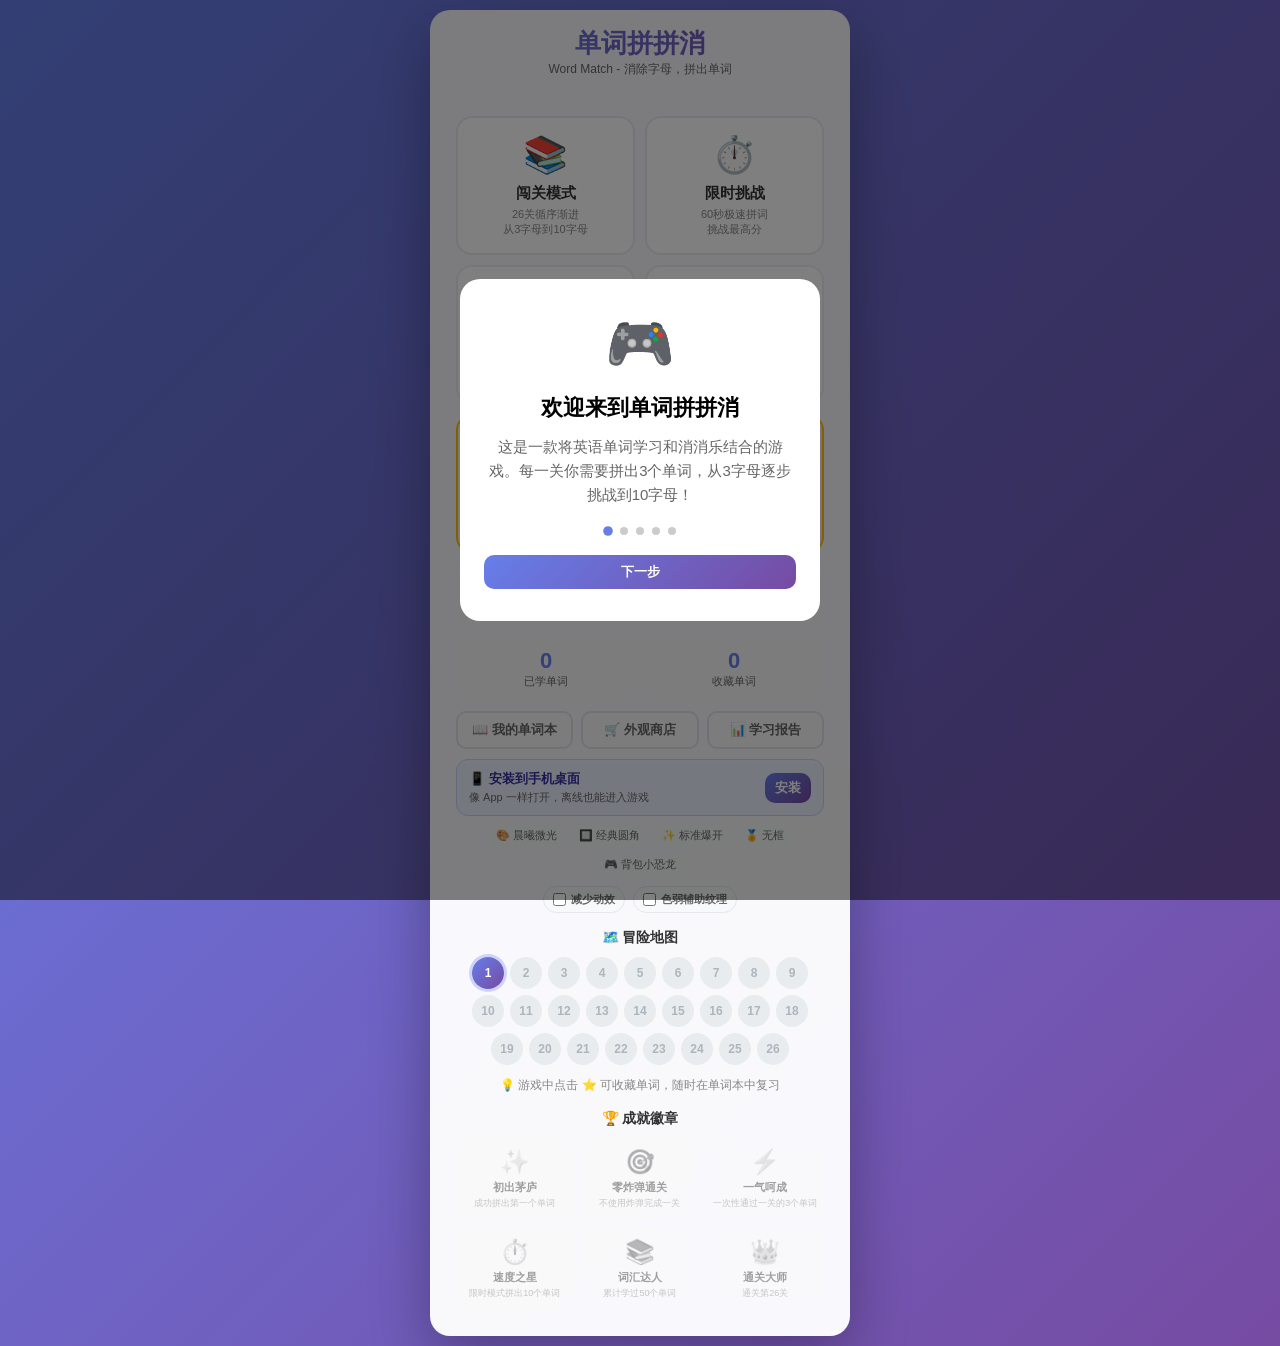
==== commit 130cfa91: "Add collectible 8-bit companion system" ====
--- a/index.html
+++ b/index.html
@@ -67,9 +67,24 @@
             border: 2px solid #11998e; color: white;
             transform: scale(1.08); box-shadow: 0 4px 12px rgba(17,153,142,0.4);
         }
+        .letter-slot.arriving { animation: slotArrive 0.45s ease; }
+        .letter-fly {
+            position: fixed; z-index: 200; pointer-events: none;
+            display: flex; align-items: center; justify-content: center;
+            border-radius: 8px; font-size: 18px; font-weight: 800;
+            animation: flyToSlot 0.55s cubic-bezier(.2,.75,.25,1) forwards;
+        }
+        @keyframes flyToSlot {
+            0% { transform: translate(0,0) scale(1); opacity: 1; }
+            75% { opacity: 1; }
+            100% { transform: translate(var(--fly-x),var(--fly-y)) scale(.62); opacity: 0; }
+        }
+        @keyframes slotArrive { 0%,100%{transform:scale(1.08)} 50%{transform:scale(1.24)} }
         .letter-slot .star { position: absolute; top: -8px; right: -8px; font-size: 14px; cursor: pointer; }
         .progress-bar { width: 100%; height: 6px; background: #e9ecef; border-radius: 3px; overflow: hidden; margin-top: 6px; }
         .progress-fill { height: 100%; background: linear-gradient(135deg, #11998e 0%, #38ef7d 100%); transition: width 0.3s ease; }
+        .progress-meta { display: flex; justify-content: space-between; align-items: center; margin-top: 7px; color: #856404; font-size: 10px; line-height: 1; }
+        .progress-meta.mastery { color: #6b5ca5; margin-top: 8px; }
         .board-container { display: flex; justify-content: center; margin-bottom: 10px; position: relative; }
         .game-board {
             display: grid; grid-template-columns: repeat(6, 1fr); gap: 4px;
@@ -129,10 +144,12 @@
         .btn-secondary:hover { background: #e9ecef; }
         .btn-hint { background: linear-gradient(135deg, #ffd700 0%, #ffaa00 100%); color: #333; }
         .btn-hint:disabled { background: #ccc; color: #888; cursor: not-allowed; }
-        .btn-sound { background: linear-gradient(135deg, #a8edea 0%, #fed6e3 100%); color: #333; }
-        .btn-sound.off { background: #ddd; color: #999; }
+        .btn-control-soft { background: #f6f7fb; color: #5d6470; border: 1px solid #e1e5ec; }
+        .btn-control-soft:hover { background: #eceff5; transform: translateY(-1px); }
+        .btn-sound.off { background: #eceef2; color: #9aa0aa; }
         .btn-bomb { background: linear-gradient(135deg, #ff6b6b 0%, #ee5a24 100%); color: white; }
-        .btn-bomb:disabled { background: #ccc; color: #888; cursor: not-allowed; }
+        .btn-bomb:disabled { background: #eceef2; color: #a6abb3; cursor: not-allowed; border: 1px solid #e0e3e8; }
+        .btn-menu { background: transparent; border-color: #e6e8ed; color: #7c838d; }
         .hint-text { text-align: center; color: #888; font-size: 11px; margin-top: 6px; }
         .tile.bomb-target { animation: bombPulse 0.6s ease infinite; box-shadow: 0 0 0 3px #ff6b6b, 0 0 12px #ff6b6b; z-index: 5; }
         @keyframes bombPulse { 0%,100%{transform:scale(1)} 50%{transform:scale(1.12)} }
@@ -146,8 +163,17 @@
         .sentence-box { background: #e8f4fd; border-left: 4px solid #2196F3; padding: 10px 14px; border-radius: 8px; margin: 10px 0; text-align: left; font-size: 14px; color: #333; }
         .sentence-box .en { font-weight: 600; margin-bottom: 4px; }
         .sentence-box .cn { color: #666; font-size: 13px; }
+        .learning-highlight { animation: learningGlow 1.25s ease; }
+        @keyframes learningGlow {
+            0% { transform: scale(.98); box-shadow: 0 0 0 rgba(33,150,243,0); }
+            45% { transform: scale(1.025); box-shadow: 0 0 0 5px rgba(33,150,243,.14); }
+            100% { transform: scale(1); box-shadow: 0 0 0 rgba(33,150,243,0); }
+        }
+        .modal-title.learning-highlight { color: #11998e; border-radius: 8px; }
         .combo-indicator { position: absolute; top: 50%; left: 50%; transform: translate(-50%,-50%); font-size: 28px; font-weight: 800; color: #e74c3c; pointer-events: none; z-index: 50; animation: comboPop 0.8s ease forwards; }
         @keyframes comboPop { 0%{transform:translate(-50%,-50%) scale(0)} 50%{transform:translate(-50%,-50%) scale(1.3)} 100%{transform:translate(-50%,-50%) scale(1);opacity:0} }
+        .game-board.combo-shake { animation: comboShake 0.28s ease; }
+        @keyframes comboShake { 0%,100%{transform:translateX(0)} 25%{transform:translateX(-3px)} 75%{transform:translateX(3px)} }
         .save-indicator { position: fixed; top: 10px; right: 10px; background: rgba(0,0,0,0.7); color: white; padding: 6px 12px; border-radius: 20px; font-size: 12px; opacity: 0; transition: opacity 0.3s; z-index: 200; }
         .save-indicator.show { opacity: 1; }
         .score-popup { position: absolute; font-size: 18px; font-weight: 700; color: #e74c3c; pointer-events: none; animation: scoreFloat 1s ease forwards; z-index: 50; }
@@ -218,7 +244,7 @@
         .level-node.current { background: linear-gradient(135deg, #667eea 0%, #764ba2 100%); color: white; animation: currentPulse 1.5s ease infinite; box-shadow: 0 0 0 3px rgba(102,126,234,0.3); }
         .level-node.locked { background: #e9ecef; color: #adb5bd; }
         @keyframes currentPulse { 0%,100%{transform:scale(1)} 50%{transform:scale(1.15)} }
-        .shop-tabs { display: flex; gap: 6px; justify-content: center; margin-bottom: 12px; }
+        .shop-tabs { display: flex; gap: 6px; justify-content: center; flex-wrap: wrap; margin-bottom: 12px; }
         .shop-tab { padding: 6px 12px; border-radius: 20px; font-size: 12px; font-weight: 600; cursor: pointer; background: #f8f9fa; color: #666; border: 2px solid transparent; transition: all 0.2s; }
         .shop-tab.active { background: linear-gradient(135deg, #667eea 0%, #764ba2 100%); color: white; }
         .shop-grid { display: grid; grid-template-columns: repeat(3, 1fr); gap: 8px; max-height: 320px; overflow-y: auto; padding: 4px; }
@@ -226,7 +252,13 @@
         .shop-card:hover { transform: translateY(-2px); box-shadow: 0 4px 12px rgba(0,0,0,0.1); }
         .shop-card.owned { background: #e8f5e9; border: 2px solid #4caf50; }
         .shop-card.equipped { background: #fff3cd; border: 2px solid #ffc107; }
-        .shop-preview { width: 100%; height: 48px; border-radius: 8px; margin-bottom: 6px; }
+        .shop-preview { width: 100%; height: 54px; border-radius: 8px; margin-bottom: 6px; display: flex; align-items: center; justify-content: center; overflow: hidden; }
+        .shop-mini-board { display: grid; grid-template-columns: repeat(3, 14px); gap: 3px; padding: 5px; border-radius: 7px; background: rgba(255,255,255,.76); box-shadow: 0 2px 6px rgba(0,0,0,.12); }
+        .shop-mini-tile { width: 14px; height: 14px; display: flex; align-items: center; justify-content: center; border-radius: 4px; color: white; font-size: 8px; font-weight: 800; line-height: 1; }
+        .shop-mini-tile.pixel { border-radius: 1px; box-shadow: 1px 1px 0 rgba(0,0,0,.3); }
+        .shop-mini-tile.metal { border-radius: 3px; border: 1px solid #8899a6; box-shadow: inset 0 1px 0 rgba(255,255,255,.6); }
+        .shop-mini-tile.ink { border-radius: 30% 70% 70% 30% / 30% 30% 70% 70%; }
+        .shop-mini-tile.crystal { opacity: .76; border: 1px solid rgba(255,255,255,.8); }
         .shop-name { font-size: 11px; font-weight: 600; color: #333; margin-bottom: 4px; }
         .shop-desc { font-size: 10px; color: #777; line-height: 1.35; min-height: 28px; margin-bottom: 4px; }
         .shop-price { font-size: 11px; color: #e74c3c; font-weight: 700; }
@@ -239,6 +271,20 @@
         .shop-score { text-align: center; font-size: 14px; font-weight: 700; color: #667eea; margin-bottom: 10px; }
         .equip-bar { display: flex; gap: 6px; justify-content: center; flex-wrap: wrap; margin-top: 8px; font-size: 11px; color: #666; }
         .equip-tag { background: #f8f9fa; padding: 4px 8px; border-radius: 8px; }
+        .accessibility-settings { display: flex; gap: 8px; justify-content: center; flex-wrap: wrap; margin-top: 10px; }
+        .setting-toggle { display: flex; align-items: center; gap: 5px; background: #f8f9fa; border: 1px solid #e5e7eb; border-radius: 999px; padding: 5px 9px; color: #666; font-size: 11px; font-weight: 700; cursor: pointer; }
+        .setting-toggle input { accent-color: #667eea; }
+        body.reduce-motion *, body.reduce-motion *::before, body.reduce-motion *::after { animation-duration: .01ms !important; animation-iteration-count: 1 !important; transition-duration: .01ms !important; }
+        .companion-dock { display: flex; align-items: center; gap: 8px; margin: -2px 0 8px; padding: 6px 8px; background: #fff; border: 1px solid #e5e7eb; border-radius: 10px; box-shadow: 0 3px 8px rgba(0,0,0,.06); }
+        .companion-sprite { width: 52px; height: 52px; object-fit: contain; image-rendering: pixelated; flex: 0 0 auto; }
+        .companion-copy { flex: 1; min-width: 0; text-align: left; }
+        .companion-name { font-size: 12px; font-weight: 800; color: #333; }
+        .companion-effect { margin-top: 2px; font-size: 10px; color: #777; line-height: 1.35; }
+        .companion-use { border: none; border-radius: 8px; padding: 6px 8px; background: linear-gradient(135deg,#667eea,#764ba2); color: #fff; font-size: 11px; font-weight: 800; cursor: pointer; white-space: nowrap; }
+        .companion-use:disabled { background: #e5e7eb; color: #a3a8b0; cursor: not-allowed; }
+        .companion-card-preview { height: 82px; display: flex; justify-content: center; align-items: center; border-radius: 8px; background: linear-gradient(135deg,#eef2ff,#fff); margin-bottom: 6px; }
+        .companion-card-preview img { width: 76px; height: 76px; object-fit: contain; image-rendering: pixelated; }
+        .companion-item-badge { font-size: 10px; color: #666; min-height: 28px; line-height: 1.35; }
         .frame-bronze { border: 3px solid #cd7f32; box-shadow: 0 0 8px rgba(205,127,50,0.4); }
         .frame-silver { border: 3px solid #c0c0c0; box-shadow: 0 0 12px rgba(192,192,192,0.5); }
         .frame-gold { border: 3px solid #ffd700; box-shadow: 0 0 16px rgba(255,215,0,0.6); }
@@ -250,6 +296,17 @@
         @media (max-width: 400px) {
             .game-container { padding: 12px; border-radius: 16px; }
             .game-title { font-size: 22px; }
+            body.in-game .game-header { margin-bottom: 6px; }
+            body.in-game .game-title { font-size: 18px; line-height: 1.1; }
+            body.in-game .game-subtitle { display: none; }
+            body.in-game .level-info { padding: 6px 8px; margin-bottom: 7px; }
+            body.in-game .info-label { font-size: 9px; }
+            body.in-game .info-value { font-size: 17px; }
+            body.in-game .target-word-section { padding: 9px 10px; margin-bottom: 7px; }
+            body.in-game .companion-dock { gap: 6px; padding: 4px 6px; margin-bottom: 6px; }
+            body.in-game .companion-sprite { width: 42px; height: 42px; }
+            body.in-game .companion-effect { font-size: 9px; }
+            body.in-game .companion-use { max-width: 94px; padding: 5px 6px; font-size: 10px; white-space: normal; }
             .letter-slot { width: 34px; height: 34px; font-size: 16px; }
             .tile { font-size: 16px; }
             .btn { padding: 6px 10px; font-size: 12px; }
@@ -312,6 +369,10 @@
                 <button class="btn btn-primary" data-action="install" style="padding:6px 10px">安装</button>
             </div>
             <div class="equip-bar" id="equipBar" style="margin-top:8px"></div>
+            <div class="accessibility-settings">
+                <label class="setting-toggle"><input type="checkbox" id="reduceMotionToggle"> 减少动效</label>
+                <label class="setting-toggle"><input type="checkbox" id="colorBlindToggle"> 色弱辅助纹理</label>
+            </div>
             <div class="level-map-section" id="levelMapSection" style="margin-top:16px">
                 <div style="font-size:14px;font-weight:700;color:#333;margin-bottom:10px">🗺️ 冒险地图</div>
                 <div class="level-map" id="levelMap"></div>
@@ -338,9 +399,12 @@
                 </div>
                 <div class="target-word" id="targetWord"></div>
                 <div id="chineseMeaning" style="margin-top:6px; font-size:15px; color:#856404; font-weight:600; min-height:22px;"></div>
+                <div class="progress-meta"><span>本词拼写</span><span id="wordProgressText">0%</span></div>
                 <div class="progress-bar"><div class="progress-fill" id="progressFill" style="width:0%"></div></div>
+                <div class="progress-meta mastery"><span>单词掌握度</span><span id="targetMasteryText">0%</span></div>
                 <div class="mastery-bar" title="当前单词掌握度"><div class="mastery-fill" id="targetMasteryFill" style="width:0%"></div></div>
             </div>
+            <div class="companion-dock" id="companionDock"></div>
 
             <div class="board-container" id="boardContainer">
                 <div class="game-board" id="gameBoard"></div>
@@ -354,11 +418,11 @@
 
             <div class="controls">
                 <button class="btn btn-hint" id="hintBtn">💡 提示</button>
-                <button class="btn btn-sound" id="soundBtn">🔊 音效</button>
-                <button class="btn btn-sound" id="ttsBtn">🗣️ 朗读</button>
-                <button class="btn btn-primary" data-action="shuffle">🔄 刷新</button>
+                <button class="btn btn-control-soft btn-sound" id="soundBtn">🔊 音效</button>
+                <button class="btn btn-control-soft btn-sound" id="ttsBtn">🗣️ 朗读</button>
+                <button class="btn btn-control-soft" data-action="shuffle">🔄 刷新</button>
                 <button class="btn btn-bomb" id="bombBtn">💣 <span id="bombCount">0</span></button>
-                <button class="btn btn-secondary" data-action="menu">🏠 返回</button>
+                <button class="btn btn-secondary btn-menu" data-action="menu">🏠 返回</button>
             </div>
             <div class="hint-text" id="gameHint">点击两个相邻字母交换，连成3个相同字母即可消除并收集</div>
         </div>
@@ -454,6 +518,7 @@
                 <div class="shop-tab" data-shop-tab="board">棋盘</div>
                 <div class="shop-tab" data-shop-tab="effect">特效</div>
                 <div class="shop-tab" data-shop-tab="frame">边框</div>
+                <div class="shop-tab" data-shop-tab="companion">伙伴</div>
                 <div class="shop-tab" data-shop-tab="tool">道具</div>
             </div>
             <div class="shop-grid" id="shopGrid"></div>
@@ -544,6 +609,18 @@
     { id:'sentence_card', name:'例句拆解卡', type:'tool', price:900, preview:'#bbf7d0', desc:'显示例句中文翻译并自动朗读' },
     { id:'retry_card', name:'错词复活卡', type:'tool', price:1600, preview:'#fecaca', desc:'失败后保留当前单词进度重试' },
     { id:'review_boost', name:'复习加倍卡', type:'tool', price:2200, preview:'#ddd6fe', desc:'下一次复习完成奖励翻倍' }
+];
+
+const COMPANIONS = [
+    { id:'dino', name:'背包小恐龙', price:0, image:'assets/companions/dino.png', item:'dino_snack', itemName:'能量果干', effect:'使用后立即增加 5 步' },
+    { id:'mecha', name:'苍蓝机甲', price:5200, image:'assets/companions/mecha.png', item:'mecha_cell', itemName:'护盾电池', effect:'接下来 3 次有效交换不消耗步数' },
+    { id:'princess', name:'星愿公主', price:5200, image:'assets/companions/princess.png', item:'princess_wand', itemName:'星光糖果', effect:'立即补齐 1 个尚未收集的目标字母' }
+];
+
+const COMPANION_ITEMS = [
+    { id:'dino_snack', companion:'dino', name:'能量果干', price:900, icon:'🍎' },
+    { id:'mecha_cell', companion:'mecha', name:'护盾电池', price:1200, icon:'🔋' },
+    { id:'princess_wand', companion:'princess', name:'星光糖果', price:1100, icon:'⭐' }
 ];
 
 const TUTORIAL_STEPS = [
@@ -650,6 +727,12 @@
         this.wordMastery = {};
         this.toolInventory = {};
         this.reviewBoostActive = false;
+        this.reduceMotion = false;
+        this.colorBlindMode = false;
+        this.unlockedCompanions = ['dino'];
+        this.equippedCompanion = 'dino';
+        this.companionInventory = {};
+        this.mechaShieldMoves = 0;
         this.deferredInstallPrompt = null;
         this.letterColorMap = {};
 
@@ -713,6 +796,12 @@
                 this.wordMastery = data.wordMastery || {};
                 this.toolInventory = data.toolInventory || {};
                 this.reviewBoostActive = !!data.reviewBoostActive;
+                this.reduceMotion = !!data.reduceMotion;
+                this.colorBlindMode = !!data.colorBlindMode;
+                this.unlockedCompanions = data.unlockedCompanions || ['dino'];
+                this.equippedCompanion = data.equippedCompanion || 'dino';
+                this.companionInventory = data.companionInventory || {};
+                this.mechaShieldMoves = data.mechaShieldMoves || 0;
                 if (data.speakEnabled !== undefined) this.sound.speakEnabled = data.speakEnabled;
                 if (version < 2) {
                     this.nextBombAt = Math.max(this.nextBombAt, 8000);
@@ -745,6 +834,12 @@
             wordMastery: this.wordMastery,
             toolInventory: this.toolInventory,
             reviewBoostActive: this.reviewBoostActive,
+            reduceMotion: this.reduceMotion,
+            colorBlindMode: this.colorBlindMode,
+            unlockedCompanions: this.unlockedCompanions,
+            equippedCompanion: this.equippedCompanion,
+            companionInventory: this.companionInventory,
+            mechaShieldMoves: this.mechaShieldMoves,
             speakEnabled: this.sound.speakEnabled,
             date: Date.now()
         };
@@ -870,14 +965,25 @@
         const palette = this.selectDistinctPalette(ordered.length, `${this.gameMode}-${this.level}-${this.targetWord}`);
         this.letterColorMap = {};
         ordered.forEach((letter, index) => {
-            this.letterColorMap[letter] = { ...palette[index], pattern:LETTER_PATTERNS[index % LETTER_PATTERNS.length] };
+            const color = palette[index];
+            const previousColors = palette.slice(0, index);
+            const nearestDistance = previousColors.length
+                ? Math.min(...previousColors.map(previous => this.colorDistance(color.bg, previous.bg)))
+                : Infinity;
+            const needsPattern = nearestDistance < 52;
+            const pattern = needsPattern
+                ? LETTER_PATTERNS[(index % (LETTER_PATTERNS.length - 1)) + 1]
+                : '';
+            this.letterColorMap[letter] = { ...color, pattern };
         });
     }
 
     applyTileColor(tile, letter) {
         const color = this.letterColorMap[letter] || LETTER_COLOR_PALETTE[0];
         const gradient = `linear-gradient(135deg, ${color.bg} 0%, ${color.bg2} 100%)`;
-        const background = color.pattern ? `${color.pattern}, ${gradient}` : gradient;
+        const fallbackPattern = LETTER_PATTERNS[(Math.max(0, letter.charCodeAt(0) - 65) % (LETTER_PATTERNS.length - 1)) + 1];
+        const pattern = this.colorBlindMode ? fallbackPattern : color.pattern;
+        const background = pattern ? `${pattern}, ${gradient}` : gradient;
         tile.style.setProperty('background', background, 'important');
         tile.style.color = color.fg;
         tile.style.border = `2px solid ${color.border}`;
@@ -917,7 +1023,9 @@
         this.renderLevelMap();
         this.updateEquipBar();
         this.updateToolUI();
+        this.renderCompanionDock();
         this.applyEquippedTheme();
+        this.applyAccessibilitySettings();
         this.setupPWA();
         const ttsBtn = document.getElementById('ttsBtn');
         if (ttsBtn) {
@@ -956,6 +1064,17 @@
         });
         const installBtn = document.querySelector('[data-action="install"]');
         if (installBtn) installBtn.addEventListener('click', () => this.installApp());
+        document.getElementById('reduceMotionToggle').addEventListener('change', (event) => {
+            this.reduceMotion = event.target.checked;
+            this.applyAccessibilitySettings();
+            this.saveGlobal();
+        });
+        document.getElementById('colorBlindToggle').addEventListener('change', (event) => {
+            this.colorBlindMode = event.target.checked;
+            this.applyAccessibilitySettings();
+            if (this.board.length) this.renderBoard();
+            this.saveGlobal();
+        });
 
         document.getElementById('tutorialBtn').addEventListener('click', () => this.nextTutorialStep());
         document.querySelectorAll('[data-shop-tab]').forEach(tab => {
@@ -993,6 +1112,12 @@
         }
     }
 
+    applyAccessibilitySettings() {
+        document.body.classList.toggle('reduce-motion', this.reduceMotion);
+        document.getElementById('reduceMotionToggle').checked = this.reduceMotion;
+        document.getElementById('colorBlindToggle').checked = this.colorBlindMode;
+    }
+
     async installApp() {
         if (!this.deferredInstallPrompt) {
             this.showToast('请在浏览器菜单里选择“添加到主屏幕”');
@@ -1026,6 +1151,10 @@
         if (!grid) return;
         grid.innerHTML = '';
         scoreEl.textContent = `当前积分: ${this.score}`;
+        if (type === 'companion') {
+            this.renderCompanionShop(grid);
+            return;
+        }
         const items = SHOP_ITEMS.filter(i => i.type === type);
         items.forEach(item => {
             const isTool = type === 'tool';
@@ -1048,13 +1177,136 @@
             }
             card.innerHTML = `
                 ${equipped ? '<div class="equipped-badge">已装备</div>' : ''}
-                <div class="shop-preview" style="background:${item.preview}"></div>
+                ${this.getShopPreviewHTML(item)}
                 <div class="shop-name">${item.name}</div>
                 ${item.desc ? `<div class="shop-desc">${item.desc}</div>` : ''}
                 ${btnHtml}
             `;
             grid.appendChild(card);
         });
+    }
+
+    renderCompanionShop(grid) {
+        COMPANIONS.forEach(companion => {
+            const owned = this.unlockedCompanions.includes(companion.id);
+            const equipped = this.equippedCompanion === companion.id;
+            const item = COMPANION_ITEMS.find(entry => entry.companion === companion.id);
+            const count = this.companionInventory[item.id] || 0;
+            const card = document.createElement('div');
+            card.className = `shop-card ${owned ? 'owned' : ''} ${equipped ? 'equipped' : ''}`;
+            let actions = '';
+            if (!owned) {
+                actions = `<button class="shop-btn buy" onclick="game.buyCompanion('${companion.id}')" ${this.score >= companion.price ? '' : 'disabled'}>${companion.price}分解锁</button>`;
+            } else {
+                actions = equipped
+                    ? '<button class="shop-btn owned" disabled>已出战</button>'
+                    : `<button class="shop-btn equip" onclick="game.equipCompanion('${companion.id}')">设为伙伴</button>`;
+                actions += `<button class="shop-btn buy" onclick="game.buyCompanionItem('${item.id}')" ${this.score >= item.price ? '' : 'disabled'}>${item.icon} ${item.price}分 · 已有${count}</button>`;
+            }
+            card.innerHTML = `
+                ${equipped ? '<div class="equipped-badge">出战中</div>' : ''}
+                <div class="companion-card-preview"><img src="${companion.image}" alt="${companion.name}"></div>
+                <div class="shop-name">${companion.name}</div>
+                <div class="companion-item-badge">${companion.effect}</div>
+                ${actions}
+            `;
+            grid.appendChild(card);
+        });
+    }
+
+    buyCompanion(id) {
+        const companion = COMPANIONS.find(item => item.id === id);
+        if (!companion || this.unlockedCompanions.includes(id)) return;
+        if (this.score < companion.price) return this.showToast('积分不足!');
+        this.score -= companion.price;
+        this.unlockedCompanions.push(id);
+        this.equipCompanion(id);
+        this.showToast(`🎮 新伙伴加入：${companion.name}`);
+        this.saveGlobal();
+        this.renderShop('companion');
+    }
+
+    equipCompanion(id) {
+        if (!this.unlockedCompanions.includes(id)) return;
+        this.equippedCompanion = id;
+        this.renderCompanionDock();
+        this.saveGlobal();
+        this.renderShop('companion');
+    }
+
+    buyCompanionItem(id) {
+        const item = COMPANION_ITEMS.find(entry => entry.id === id);
+        if (!item || !this.unlockedCompanions.includes(item.companion)) return;
+        if (this.score < item.price) return this.showToast('积分不足!');
+        this.score -= item.price;
+        this.companionInventory[id] = (this.companionInventory[id] || 0) + 1;
+        this.showToast(`🎒 获得 ${item.name}`);
+        this.renderCompanionDock();
+        this.saveGlobal();
+        this.renderShop('companion');
+        this.updateUI();
+    }
+
+    useCompanionItem() {
+        const companion = COMPANIONS.find(item => item.id === this.equippedCompanion) || COMPANIONS[0];
+        const count = this.companionInventory[companion.item] || 0;
+        if (count <= 0) {
+            this.showToast(`去伙伴商店购买「${companion.itemName}」`);
+            return;
+        }
+        if (companion.id === 'dino') {
+            if (this.gameMode === 'endless') return this.showToast('无尽模式不需要补充步数');
+            this.moves += 5;
+        } else if (companion.id === 'mecha') {
+            this.mechaShieldMoves += 3;
+        } else {
+            const missing = this.targetWord.split('').find(letter => {
+                const needed = this.targetWord.split(letter).length - 1;
+                return (this.collectedLetters[letter] || 0) < needed;
+            });
+            if (!missing) return this.showToast('当前单词已经收集完成');
+            this.collectedLetters[missing] = (this.collectedLetters[missing] || 0) + 1;
+            this.renderTarget();
+            this.checkWin();
+        }
+        this.companionInventory[companion.item]--;
+        this.showToast(`✨ ${companion.itemName} 已生效`);
+        this.renderCompanionDock();
+        this.updateUI();
+        this.saveGlobal();
+    }
+
+    renderCompanionDock() {
+        const dock = document.getElementById('companionDock');
+        if (!dock) return;
+        const companion = COMPANIONS.find(item => item.id === this.equippedCompanion) || COMPANIONS[0];
+        const count = this.companionInventory[companion.item] || 0;
+        const shield = this.mechaShieldMoves > 0 ? ` · 护盾剩余 ${this.mechaShieldMoves} 步` : '';
+        dock.innerHTML = `
+            <img class="companion-sprite" src="${companion.image}" alt="${companion.name}">
+            <div class="companion-copy">
+                <div class="companion-name">${companion.name}</div>
+                <div class="companion-effect">${companion.effect}${shield}</div>
+            </div>
+            <button class="companion-use" onclick="game.useCompanionItem()" ${count <= 0 ? 'disabled' : ''}>${companion.itemName} ×${count}</button>
+        `;
+    }
+
+    getShopPreviewHTML(item) {
+        const sampleColors = ['#005ab5','#009e73','#d81b60','#ff7f00','#7055c7','#00838f'];
+        const letters = ['A','B','C','A','C','B'];
+        let tileClass = '';
+        if (item.id === 'pixel_board') tileClass = ' pixel';
+        else if (item.id === 'metal_board') tileClass = ' metal';
+        else if (item.id === 'ink_board') tileClass = ' ink';
+        else if (item.id === 'crystal_board') tileClass = ' crystal';
+        const miniTiles = letters.map((letter, index) =>
+            `<span class="shop-mini-tile${tileClass}" style="background:${sampleColors[index]}">${letter}</span>`
+        ).join('');
+        const boardBg = item.colors?.board || item.preview;
+        return `<div class="shop-preview" style="background:${item.preview}">
+            <div class="shop-mini-board" style="background:${boardBg}">${miniTiles}</div>
+        </div>`;
     }
 
     buyTool(id) {
@@ -1111,11 +1363,13 @@
         const b = SHOP_ITEMS.find(i => i.id === this.equippedBoard);
         const e = SHOP_ITEMS.find(i => i.id === this.equippedEffect);
         const f = SHOP_ITEMS.find(i => i.id === this.equippedFrame);
+        const c = COMPANIONS.find(i => i.id === this.equippedCompanion);
         bar.innerHTML = `
             <span class="equip-tag">🎨 ${t ? t.name : '默认'}</span>
             <span class="equip-tag">🔲 ${b ? b.name : '默认'}</span>
             <span class="equip-tag">✨ ${e ? e.name : '默认'}</span>
             <span class="equip-tag">🏅 ${f ? f.name : '无'}</span>
+            <span class="equip-tag">🎮 ${c ? c.name : '伙伴'}</span>
         `;
     }
 
@@ -1223,6 +1477,7 @@
         this.markPlayDay();
         this.saveGlobal();
         this.gameMode = mode;
+        document.body.classList.add('in-game');
         document.getElementById('startScreen').style.display = 'none';
         document.getElementById('gameScreen').style.display = 'block';
         this.startGame();
@@ -1237,6 +1492,7 @@
         document.querySelectorAll('.tile.bomb-target').forEach(t => t.classList.remove('bomb-target'));
         document.getElementById('gameScreen').style.display = 'none';
         document.getElementById('startScreen').style.display = 'block';
+        document.body.classList.remove('in-game');
         this.updateGlobalStats();
         this.updateEquipBar();
     }
@@ -1538,15 +1794,21 @@
             const have = (this.collectedLetters[ch] || 0) >= got[ch];
             slot.className = `letter-slot ${have ? 'collected' : 'pending'}`;
             slot.textContent = have ? ch : '?';
+            slot.dataset.letter = ch;
+            slot.dataset.occurrence = got[ch] - 1;
             el.appendChild(slot);
         }
         let total = 0, have = 0;
         for (let ch in needed) { total += needed[ch]; have += Math.min(this.collectedLetters[ch] || 0, needed[ch]); }
-        document.getElementById('progressFill').style.width = (have / total * 100) + '%';
+        const progress = Math.round(have / total * 100);
+        document.getElementById('progressFill').style.width = progress + '%';
+        document.getElementById('wordProgressText').textContent = progress + '%';
         document.getElementById('chineseMeaning').textContent = this.targetChinese;
         const mastery = this.getMasteryInfo(this.targetWord);
         const masteryFill = document.getElementById('targetMasteryFill');
         if (masteryFill) masteryFill.style.width = mastery.percent + '%';
+        const masteryText = document.getElementById('targetMasteryText');
+        if (masteryText) masteryText.textContent = mastery.percent + '%';
         const totalWords = this.targetWords ? this.targetWords.length : 1;
         const current = this.currentWordIndex !== undefined ? this.currentWordIndex + 1 : 1;
         document.getElementById('targetLabel').textContent = `目标单词 (${current}/${totalWords})`;
@@ -1619,7 +1881,14 @@
         this.renderBoard();
         const matches = this.findMatches();
         if (matches.length > 0) {
-            if (this.gameMode !== 'endless') this.moves--;
+            if (this.gameMode !== 'endless') {
+                if (this.mechaShieldMoves > 0) {
+                    this.mechaShieldMoves--;
+                    this.showToast(`🛡️ 机甲护盾生效，剩余 ${this.mechaShieldMoves} 步`);
+                } else {
+                    this.moves--;
+                }
+            }
             this.sound.play('swap');
             await this.processMatches(matches);
             this.checkWin();
@@ -1669,6 +1938,7 @@
     }
 
     spawnParticles(x, y, color) {
+        if (this.reduceMotion) return;
         const container = document.getElementById('boardContainer');
         const effect = this.equippedEffect;
         const count = effect === 'rainbow_effect' ? 12 : 8;
@@ -1728,6 +1998,35 @@
         setTimeout(() => el.remove(), 1000);
     }
 
+    flyLetterToTarget(r, c, letter, occurrence) {
+        if (this.reduceMotion) return;
+        const tile = document.querySelector(`[data-r="${r}"][data-c="${c}"]`);
+        const slot = document.querySelector(`.letter-slot[data-letter="${letter}"][data-occurrence="${occurrence}"]`);
+        if (!tile || !slot) return;
+        const tileRect = tile.getBoundingClientRect();
+        const slotRect = slot.getBoundingClientRect();
+        const flyer = document.createElement('div');
+        flyer.className = 'letter-fly';
+        flyer.textContent = letter;
+        flyer.style.left = tileRect.left + 'px';
+        flyer.style.top = tileRect.top + 'px';
+        flyer.style.width = tileRect.width + 'px';
+        flyer.style.height = tileRect.height + 'px';
+        flyer.style.background = getComputedStyle(tile).background;
+        flyer.style.color = getComputedStyle(tile).color;
+        flyer.style.border = getComputedStyle(tile).border;
+        flyer.style.setProperty('--fly-x', (slotRect.left + slotRect.width / 2 - tileRect.left - tileRect.width / 2) + 'px');
+        flyer.style.setProperty('--fly-y', (slotRect.top + slotRect.height / 2 - tileRect.top - tileRect.height / 2) + 'px');
+        document.body.appendChild(flyer);
+        setTimeout(() => {
+            flyer.remove();
+            const arrivedSlot = document.querySelector(`.letter-slot[data-letter="${letter}"][data-occurrence="${occurrence}"]`);
+            if (!arrivedSlot) return;
+            arrivedSlot.classList.add('arriving');
+            setTimeout(() => arrivedSlot.classList.remove('arriving'), 450);
+        }, 550);
+    }
+
     async processMatches(matches) {
         let combo = 0;
         while (matches.length > 0) {
@@ -1738,6 +2037,7 @@
                     const need = this.targetWord.split(m.letter).length - 1;
                     if (this.collectedLetters[m.letter] < need) {
                         this.collectedLetters[m.letter]++;
+                        this.flyLetterToTarget(m.r, m.c, m.letter, this.collectedLetters[m.letter] - 1);
                         collectedAny = true;
                     }
                 }
@@ -1760,9 +2060,16 @@
             if (combo > 1) {
                 const el = document.createElement('div');
                 el.className = 'combo-indicator';
-                el.textContent = combo + ' COMBO!';
+                el.textContent = `Combo ×${combo}`;
                 document.getElementById('gameBoard').appendChild(el);
                 setTimeout(() => el.remove(), 800);
+                if (!this.reduceMotion) {
+                    const board = document.getElementById('gameBoard');
+                    board.classList.remove('combo-shake');
+                    void board.offsetWidth;
+                    board.classList.add('combo-shake');
+                    setTimeout(() => board.classList.remove('combo-shake'), 280);
+                }
             }
             await new Promise(r => setTimeout(r, 400));
             this.removeAndFill(matches);
@@ -1946,11 +2253,16 @@
         const sentenceBox = document.getElementById('sentenceBox');
 
         icon.textContent = '✅';
-        title.textContent = `单词 ${this.currentWordIndex + 1}/${this.targetWords.length} 完成!`;
-        text.textContent = `你成功拼出了 "${this.targetWord}" (${this.targetChinese})!\n准备挑战下一个单词`;
+        title.textContent = `${this.targetWord} · ${this.targetChinese}`;
+        text.textContent = `单词 ${this.currentWordIndex + 1}/${this.targetWords.length} 完成，听一遍例句再继续。`;
         document.getElementById('sentenceEn').textContent = this.targetSentence;
         document.getElementById('sentenceCn').textContent = this.targetSentenceCn;
         sentenceBox.style.display = 'block';
+        title.classList.remove('learning-highlight');
+        sentenceBox.classList.remove('learning-highlight');
+        void sentenceBox.offsetWidth;
+        title.classList.add('learning-highlight');
+        sentenceBox.classList.add('learning-highlight');
         document.getElementById('modalShareBtn').style.display = 'none';
 
         btn.textContent = '下一个单词';
@@ -1977,6 +2289,8 @@
         const sentenceBox = document.getElementById('sentenceBox');
         const actions = document.getElementById('modalActions');
         sentenceBox.classList.remove('failure-card');
+        sentenceBox.classList.remove('learning-highlight');
+        title.classList.remove('learning-highlight');
         document.getElementById('modalShareBtn').textContent = '📤 分享';
         document.getElementById('modalShareBtn').onclick = () => this.generateShareImage();
 
@@ -2135,6 +2449,7 @@
         if (this.gameMode === 'endless') document.getElementById('moves').textContent = this.endlessWords;
         this.updateBombUI();
         this.updateToolUI();
+        this.renderCompanionDock();
     }
 
     updateBombUI() {
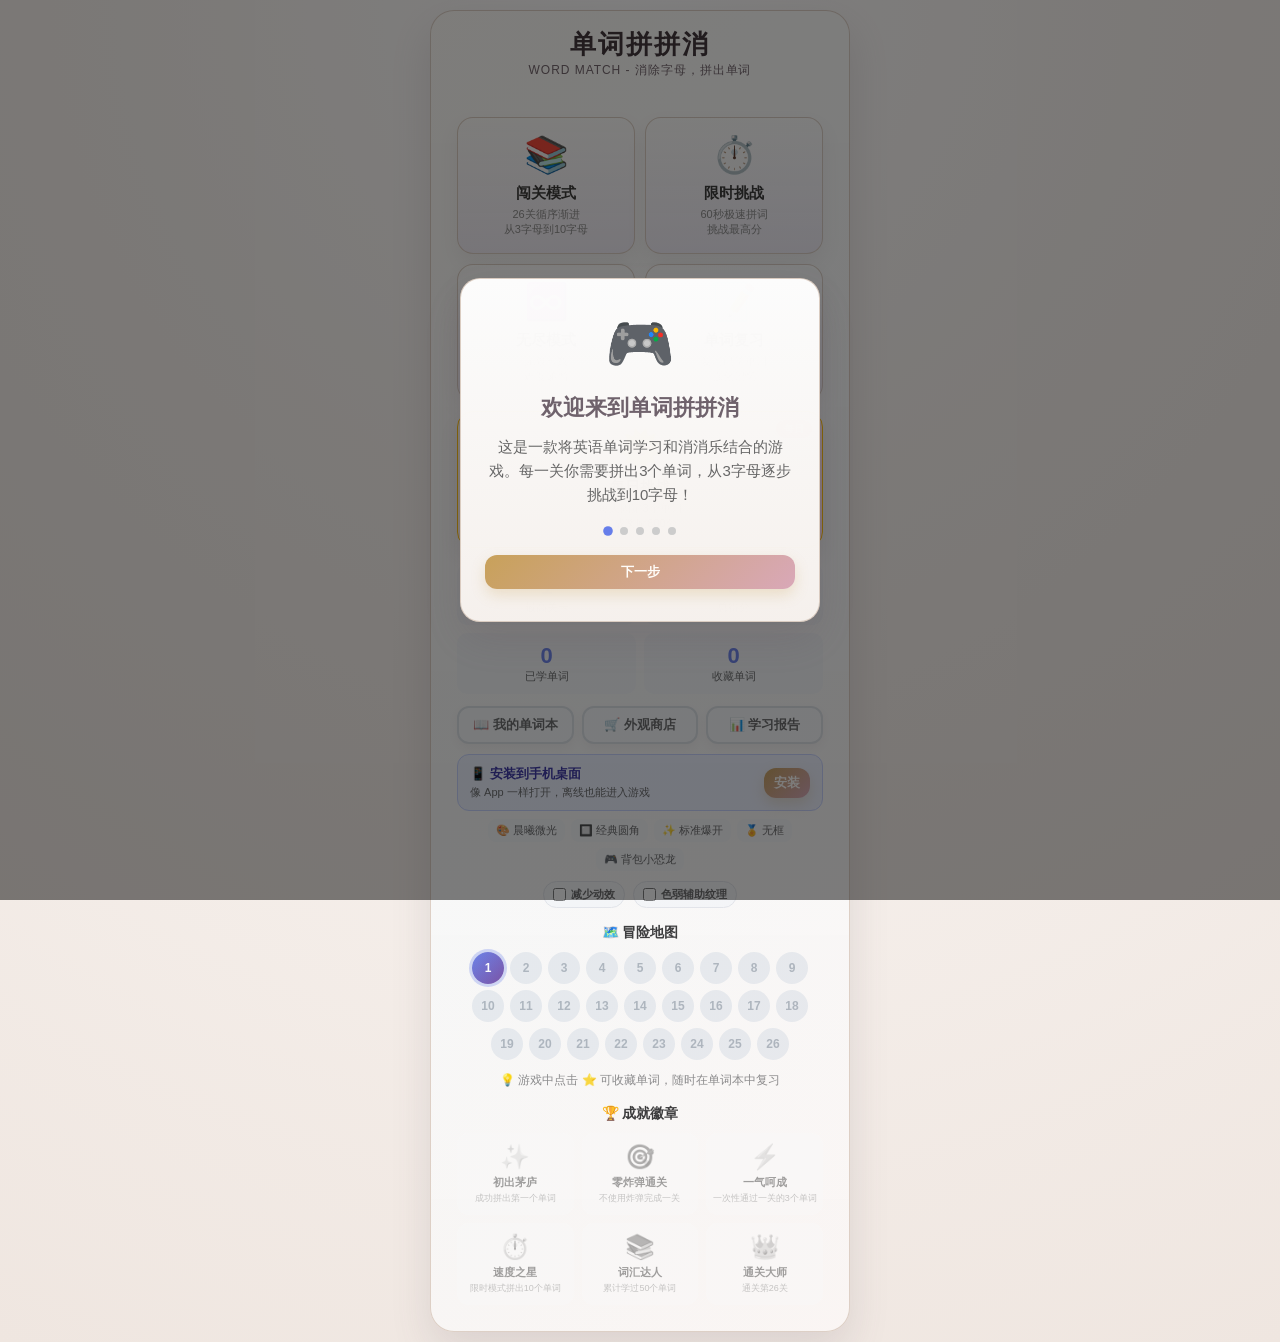
==== commit 0b2417b8: "Optimize gameplay balance, visuals, and stability - Fix potential infinite loops in removeInitialMat" ====
--- a/index.html
+++ b/index.html
@@ -2,7 +2,7 @@
 <html lang="zh-CN">
 <head>
     <meta charset="UTF-8">
-    <meta name="viewport" content="width=device-width, initial-scale=1.0, maximum-scale=1.0, user-scalable=no">
+    <meta name="viewport" content="width=device-width, initial-scale=1.0, maximum-scale=1.0, user-scalable=no, viewport-fit=cover">
     <meta name="theme-color" content="#667eea">
     <link rel="manifest" href="manifest.json">
     <link rel="icon" href="icon.svg">
@@ -10,47 +10,76 @@
     <title>单词拼拼消 - Word Match</title>
     <style>
         * { margin: 0; padding: 0; box-sizing: border-box; -webkit-tap-highlight-color: transparent; }
+        :root {
+            --book-bg: #f8f3ef;
+            --book-panel: #fffdf9;
+            --book-panel-2: #f2eef8;
+            --book-line: #d7c8bc;
+            --book-gold: #c8a15a;
+            --book-title: #3b3038;
+            --book-text: #6f626c;
+            --book-sheen: rgba(255,255,255,0.7);
+        }
         body {
-            font-family: -apple-system, BlinkMacSystemFont, 'Segoe UI', Roboto, sans-serif;
-            background: var(--theme-bg, linear-gradient(135deg, #667eea 0%, #764ba2 100%));
+            font-family: -apple-system, BlinkMacSystemFont, 'Segoe UI', Roboto, 'Noto Sans SC', sans-serif;
+            background:
+                radial-gradient(circle at top, rgba(255,255,255,0.85) 0%, rgba(248,243,239,0.95) 35%, #efe6e0 100%),
+                linear-gradient(135deg, #f8f3ef 0%, #efe7f2 100%);
             min-height: 100vh;
+            min-height: 100dvh;
             display: flex;
             justify-content: center;
             align-items: center;
-            padding: 10px;
+            padding: max(10px, env(safe-area-inset-top)) max(10px, env(safe-area-inset-right)) max(10px, env(safe-area-inset-bottom)) max(10px, env(safe-area-inset-left));
+            color: var(--book-text);
             transition: background 0.5s ease;
         }
         .game-container {
-            background: rgba(255,255,255,0.96);
-            border-radius: 20px;
+            background:
+                linear-gradient(180deg, rgba(255,255,255,0.96), rgba(252,250,247,0.98));
+            border: 1px solid rgba(215,200,188,0.85);
+            border-radius: 24px;
             padding: 16px;
-            box-shadow: 0 20px 60px rgba(0,0,0,0.3);
+            box-shadow: 0 18px 40px rgba(94,76,90,0.14), inset 0 1px 0 rgba(255,255,255,0.65);
             max-width: 420px;
             width: 100%;
             position: relative;
             overflow: hidden;
         }
+        .game-container::before {
+            content: "";
+            position: absolute;
+            inset: 0;
+            background: linear-gradient(135deg, rgba(200,161,90,0.06), rgba(175,200,222,0.08), rgba(217,168,184,0.06));
+            pointer-events: none;
+        }
         .game-header { text-align: center; margin-bottom: 12px; }
         .game-title {
             font-size: 26px; font-weight: 800;
-            background: var(--theme-primary, linear-gradient(135deg, #667eea 0%, #764ba2 100%));
-            -webkit-background-clip: text; -webkit-text-fill-color: transparent;
-        }
-        .game-subtitle { color: #666; font-size: 12px; }
+            color: var(--book-title);
+            font-family: 'Palatino Linotype', 'Book Antiqua', 'STSong', 'STZhongsong', serif;
+            letter-spacing: 0.08em;
+            text-transform: none;
+            text-shadow: 0 1px 0 rgba(255,255,255,0.8);
+        }
+        .game-subtitle { color: var(--book-text); font-size: 12px; letter-spacing: 0.08em; text-transform: uppercase; }
         .level-info {
             display: flex; justify-content: space-between; align-items: center;
             margin-bottom: 10px; padding: 10px;
-            background: linear-gradient(135deg, #f5f7fa 0%, #c3cfe2 100%);
-            border-radius: 12px;
+            background: linear-gradient(135deg, rgba(255,255,255,0.92), rgba(242,238,248,0.95));
+            border: 1px solid rgba(215,200,188,0.85);
+            border-radius: 14px;
+            box-shadow: 0 8px 18px rgba(90,74,88,0.08);
         }
         .info-item { text-align: center; flex: 1; }
         .info-label { font-size: 10px; color: #666; }
         .info-value { font-size: 20px; font-weight: 700; color: #333; }
         .target-word-section {
             text-align: center; margin-bottom: 10px; padding: 12px;
-            background: var(--theme-target-bg, #fff3cd);
-            border-radius: 12px;
-            border: 2px solid var(--theme-target-border, #ffc107);
+            background: linear-gradient(180deg, rgba(255,253,249,0.98), rgba(242,238,248,0.94));
+            border-radius: 14px;
+            border: 1px solid rgba(200,161,90,0.35);
+            box-shadow: 0 10px 18px rgba(90,74,88,0.08);
             position: relative;
         }
         .target-label { font-size: 12px; color: #856404; margin-bottom: 6px; }
@@ -92,13 +121,16 @@
             width: 100%; max-width: 320px; touch-action: none;
         }
         .tile {
-            aspect-ratio: 1; border-radius: 8px;
+            aspect-ratio: 1; border-radius: 10px;
             display: flex; justify-content: center; align-items: center;
             font-size: 18px; font-weight: 700; cursor: pointer;
+            border: 1px solid rgba(255,255,255,0.6);
+            box-shadow: 0 4px 10px rgba(94,76,90,0.10), inset 0 1px 0 rgba(255,255,255,0.35);
             transition: all 0.15s ease; user-select: none; position: relative;
         }
-        .tile:hover { transform: scale(1.06); }
-        .tile.selected { transform: scale(1.1); box-shadow: 0 0 0 3px var(--theme-select, #667eea), 0 4px 12px rgba(102,126,234,0.4); z-index: 10; }
+        @media (hover: hover) { .tile:hover { transform: translateY(-1px) scale(1.03); } }
+        .tile:active { transform: scale(0.94); transition: transform 0.08s ease; }
+        .tile.selected { transform: scale(1.08); box-shadow: 0 0 0 2px rgba(200,161,90,0.55), 0 8px 14px rgba(94,76,90,0.18); z-index: 10; }
         .tile.matched { animation: matchPop 0.4s ease forwards; }
         .tile.falling { animation: fallIn 0.3s ease; }
         .tile.hint { animation: hintPulse 1.2s ease infinite; box-shadow: 0 0 0 3px #ffd700, 0 0 12px #ffd700; z-index: 5; }
@@ -107,39 +139,40 @@
         @keyframes matchPop { 0%{transform:scale(1);opacity:1} 50%{transform:scale(1.3);opacity:0.5} 100%{transform:scale(0);opacity:0} }
         @keyframes fallIn { 0%{transform:translateY(-30px);opacity:0} 100%{transform:translateY(0);opacity:1} }
         @keyframes hintPulse { 0%,100%{box-shadow:0 0 0 3px #ffd700,0 0 8px #ffd700} 50%{box-shadow:0 0 0 5px #ffd700,0 0 16px #ffd700} }
-        .tile-a { background: linear-gradient(135deg, #ff9a9e 0%, #fecfef 100%); color: #c0392b; }
-        .tile-b { background: linear-gradient(135deg, #a8edea 0%, #fed6e3 100%); color: #2980b9; }
-        .tile-c { background: linear-gradient(135deg, #ffecd2 0%, #fcb69f 100%); color: #e67e22; }
-        .tile-d { background: linear-gradient(135deg, #d299c2 0%, #fef9d7 100%); color: #8e44ad; }
-        .tile-e { background: linear-gradient(135deg, #89f7fe 0%, #66a6ff 100%); color: #1a5276; }
-        .tile-f { background: linear-gradient(135deg, #fddb92 0%, #d1fdff 100%); color: #9a7d0a; }
-        .tile-g { background: linear-gradient(135deg, #84fab0 0%, #8fd3f4 100%); color: #1e8449; }
-        .tile-h { background: linear-gradient(135deg, #a1c4fd 0%, #c2e9fb 100%); color: #2874a6; }
-        .tile-i { background: linear-gradient(135deg, #fbc2eb 0%, #a6c1ee 100%); color: #7d3c98; }
-        .tile-l { background: linear-gradient(135deg, #f093fb 0%, #f5576c 100%); color: #78281f; }
-        .tile-m { background: linear-gradient(135deg, #4facfe 0%, #00f2fe 100%); color: #154360; }
-        .tile-n { background: linear-gradient(135deg, #43e97b 0%, #38f9d7 100%); color: #0e6251; }
-        .tile-o { background: linear-gradient(135deg, #fa709a 0%, #fee140 100%); color: #922b21; }
-        .tile-p { background: linear-gradient(135deg, #30cfd0 0%, #330867 100%); color: white; }
-        .tile-r { background: linear-gradient(135deg, #ff9a9e 0%, #fecfef 100%); color: #943126; }
-        .tile-s { background: linear-gradient(135deg, #ffecd2 0%, #fcb69f 100%); color: #a04000; }
-        .tile-t { background: linear-gradient(135deg, #d299c2 0%, #fef9d7 100%); color: #6c3483; }
-        .tile-u { background: linear-gradient(135deg, #89f7fe 0%, #66a6ff 100%); color: #1f618d; }
-        .tile-w { background: linear-gradient(135deg, #84fab0 0%, #8fd3f4 100%); color: #145a32; }
-        .tile-y { background: linear-gradient(135deg, #fbc2eb 0%, #a6c1ee 100%); color: #6c3483; }
-        .tile-j { background: linear-gradient(135deg, #f6d365 0%, #fda085 100%); color: #7b3f00; }
-        .tile-k { background: linear-gradient(135deg, #96fbc4 0%, #f9f586 100%); color: #5d6d00; }
-        .tile-q { background: linear-gradient(135deg, #a18cd1 0%, #fbc2eb 100%); color: #5e2d86; }
-        .tile-v { background: linear-gradient(135deg, #667eea 0%, #764ba2 100%); color: white; }
-        .tile-x { background: linear-gradient(135deg, #ff6b6b 0%, #556270 100%); color: white; }
-        .tile-z { background: linear-gradient(135deg, #e0c3fc 0%, #8ec5fc 100%); color: #4a148c; }
+        .tile-a { background: linear-gradient(135deg, #ffe4ea 0%, #f7d9ea 100%); color: #7d5569; }
+        .tile-b { background: linear-gradient(135deg, #ecf6ff 0%, #e8e2ff 100%); color: #5a6985; }
+        .tile-c { background: linear-gradient(135deg, #fff9ec 0%, #ffe8d7 100%); color: #9a7746; }
+        .tile-d { background: linear-gradient(135deg, #f6e7fb 0%, #fef4d8 100%); color: #87638d; }
+        .tile-e { background: linear-gradient(135deg, #e7fbff 0%, #dfeaff 100%); color: #4f6b8a; }
+        .tile-f { background: linear-gradient(135deg, #fff4d9 0%, #edfaff 100%); color: #9c7f3b; }
+        .tile-g { background: linear-gradient(135deg, #edfff5 0%, #e4f4ff 100%); color: #5a7f67; }
+        .tile-h { background: linear-gradient(135deg, #edf3ff 0%, #e7fcff 100%); color: #5b7393; }
+        .tile-i { background: linear-gradient(135deg, #ffe7f7 0%, #edf0ff 100%); color: #7d5a8a; }
+        .tile-l { background: linear-gradient(135deg, #ffe3f2 0%, #ffe8e5 100%); color: #8c5d6a; }
+        .tile-m { background: linear-gradient(135deg, #edf8ff 0%, #dff8ff 100%); color: #536c83; }
+        .tile-n { background: linear-gradient(135deg, #effff6 0%, #ddfbff 100%); color: #4c7462; }
+        .tile-o { background: linear-gradient(135deg, #ffe5ef 0%, #fff5d3 100%); color: #905b67; }
+        .tile-p { background: linear-gradient(135deg, #e7fffd 0%, #efe5ff 100%); color: #5d5a7d; }
+        .tile-r { background: linear-gradient(135deg, #ffe6ee 0%, #fff1f7 100%); color: #8b6670; }
+        .tile-s { background: linear-gradient(135deg, #fff7e8 0%, #ffe9d8 100%); color: #9a7654; }
+        .tile-t { background: linear-gradient(135deg, #f5ebff 0%, #fffbe8 100%); color: #7a6486; }
+        .tile-u { background: linear-gradient(135deg, #ebfbff 0%, #e6efff 100%); color: #5b7395; }
+        .tile-w { background: linear-gradient(135deg, #effff6 0%, #e8f5ff 100%); color: #5a7f67; }
+        .tile-y { background: linear-gradient(135deg, #ffeaf7 0%, #edf2ff 100%); color: #7a6486; }
+        .tile-j { background: linear-gradient(135deg, #fff4d9 0%, #ffe4d7 100%); color: #9a7c4a; }
+        .tile-k { background: linear-gradient(135deg, #effff5 0%, #fff7d8 100%); color: #7b8c3e; }
+        .tile-q { background: linear-gradient(135deg, #efe7ff 0%, #ffe8f7 100%); color: #6c5a8d; }
+        .tile-v { background: linear-gradient(135deg, #efe8ff 0%, #ead8ff 100%); color: #6b5c89; }
+        .tile-x { background: linear-gradient(135deg, #ffe8ea 0%, #e8edf5 100%); color: #7a6770; }
+        .tile-z { background: linear-gradient(135deg, #f4ebff 0%, #e4f2ff 100%); color: #6c5c8f; }
         .controls { display: flex; gap: 6px; justify-content: center; flex-wrap: wrap; }
         .btn {
-            padding: 8px 14px; border: none; border-radius: 10px;
+            padding: 8px 14px; border: none; border-radius: 12px;
             font-size: 13px; font-weight: 600; cursor: pointer; transition: all 0.2s ease;
         }
-        .btn-primary { background: var(--theme-primary, linear-gradient(135deg, #667eea 0%, #764ba2 100%)); color: white; }
-        .btn-primary:hover { transform: translateY(-2px); box-shadow: 0 4px 12px rgba(0,0,0,0.2); }
+        .btn-primary { background: linear-gradient(135deg, #c8a15a 0%, #d9a8b8 100%); color: #fffdf9; box-shadow: 0 6px 14px rgba(200,161,90,0.26); }
+        .btn-primary:hover { transform: translateY(-2px); box-shadow: 0 8px 16px rgba(200,161,90,0.28); }
+        .btn-secondary { background: rgba(255,255,255,0.88); color: #6f626c; border: 1px solid rgba(215,200,188,0.85); box-shadow: 0 4px 10px rgba(94,76,90,0.06); }
         .btn-secondary { background: #f8f9fa; color: #666; border: 2px solid #dee2e6; }
         .btn-secondary:hover { background: #e9ecef; }
         .btn-hint { background: linear-gradient(135deg, #ffd700 0%, #ffaa00 100%); color: #333; }
@@ -153,10 +186,18 @@
         .hint-text { text-align: center; color: #888; font-size: 11px; margin-top: 6px; }
         .tile.bomb-target { animation: bombPulse 0.6s ease infinite; box-shadow: 0 0 0 3px #ff6b6b, 0 0 12px #ff6b6b; z-index: 5; }
         @keyframes bombPulse { 0%,100%{transform:scale(1)} 50%{transform:scale(1.12)} }
-        .modal { display: none; position: fixed; top: 0; left: 0; width: 100%; height: 100%; background: rgba(0,0,0,0.5); justify-content: center; align-items: center; z-index: 100; padding: 20px; }
-        .modal.active { display: flex; }
-        .modal-content { background: white; padding: 24px; border-radius: 20px; text-align: center; max-width: 380px; width: 100%; animation: modalIn 0.3s ease; max-height: 90vh; overflow-y: auto; }
-        @keyframes modalIn { 0%{transform:scale(0.8);opacity:0} 100%{transform:scale(1);opacity:1} }
+        .modal { display: flex; visibility: hidden; opacity: 0; position: fixed; top: 0; left: 0; width: 100%; height: 100%; background: rgba(0,0,0,0.5); justify-content: center; align-items: center; z-index: 100; padding: 20px; pointer-events: none; transition: opacity 0.22s ease, visibility 0.22s ease; }
+        .modal.active { visibility: visible; opacity: 1; pointer-events: auto; }
+        .modal-content {
+            background: linear-gradient(180deg, rgba(255,255,255,0.98), rgba(248,243,239,0.98));
+            border: 1px solid rgba(215,200,188,0.9);
+            box-shadow: 0 18px 42px rgba(94,76,90,0.16);
+            padding: 24px; border-radius: 20px; text-align: center; max-width: 380px; width: 100%;
+            max-height: 90vh; overflow-y: auto;
+            transform: scale(0.92); opacity: 0; transition: transform 0.22s cubic-bezier(.34,1.4,.64,1), opacity 0.22s ease;
+        }
+        .modal.active .modal-content { transform: scale(1); opacity: 1; }
+        body.reduce-motion .modal, body.reduce-motion .modal-content { transition-duration: .01ms !important; }
         .modal-icon { font-size: 48px; margin-bottom: 12px; }
         .modal-title { font-size: 22px; font-weight: 700; margin-bottom: 8px; }
         .modal-text { color: #666; margin-bottom: 16px; font-size: 14px; }
@@ -176,17 +217,21 @@
         @keyframes comboShake { 0%,100%{transform:translateX(0)} 25%{transform:translateX(-3px)} 75%{transform:translateX(3px)} }
         .save-indicator { position: fixed; top: 10px; right: 10px; background: rgba(0,0,0,0.7); color: white; padding: 6px 12px; border-radius: 20px; font-size: 12px; opacity: 0; transition: opacity 0.3s; z-index: 200; }
         .save-indicator.show { opacity: 1; }
-        .score-popup { position: absolute; font-size: 18px; font-weight: 700; color: #e74c3c; pointer-events: none; animation: scoreFloat 1s ease forwards; z-index: 50; }
-        @keyframes scoreFloat { 0%{transform:translateY(0);opacity:1} 100%{transform:translateY(-40px);opacity:0} }
+        .score-popup { position: absolute; font-size: 19px; font-weight: 800; color: #fff; text-shadow: 0 1px 3px rgba(0,0,0,0.45), 0 0 6px rgba(231,76,60,0.6); pointer-events: none; animation: scoreFloat 1s ease forwards; z-index: 50; }
+        @keyframes scoreFloat { 0%{transform:translate(-50%,0);opacity:1} 100%{transform:translate(-50%,-40px);opacity:0} }
+        body.reduce-motion .particle, body.reduce-motion .score-popup, body.reduce-motion .combo-indicator, body.reduce-motion .letter-fly { display: none !important; }
         .particle { position: absolute; width: 6px; height: 6px; border-radius: 50%; pointer-events: none; animation: particleBurst 0.8s ease forwards; z-index: 40; }
         @keyframes particleBurst { 0%{transform:translate(0,0) scale(1);opacity:1} 100%{transform:translate(var(--tx),var(--ty)) scale(0);opacity:0} }
         .start-screen { text-align: center; padding: 10px; }
         .mode-grid { display: grid; grid-template-columns: 1fr 1fr; gap: 10px; margin: 16px 0; }
         .mode-card {
-            background: white; border: 2px solid #e9ecef; border-radius: 16px; padding: 16px 10px;
+            background: linear-gradient(180deg, rgba(255,255,255,0.98), rgba(242,238,248,0.96));
+            border: 1px solid rgba(215,200,188,0.85);
+            border-radius: 16px; padding: 16px 10px;
             cursor: pointer; transition: all 0.2s; text-align: center;
-        }
-        .mode-card:hover { transform: translateY(-3px); border-color: #667eea; box-shadow: 0 8px 20px rgba(102,126,234,0.2); }
+            box-shadow: 0 10px 20px rgba(94,76,90,0.08);
+        }
+        .mode-card:hover { transform: translateY(-3px); border-color: rgba(200,161,90,0.55); box-shadow: 0 10px 22px rgba(200,161,90,0.18); }
         .mode-card .icon { font-size: 36px; margin-bottom: 8px; }
         .mode-card .name { font-size: 15px; font-weight: 700; color: #333; margin-bottom: 4px; }
         .mode-card .desc { font-size: 11px; color: #888; }
@@ -276,15 +321,30 @@
         .setting-toggle input { accent-color: #667eea; }
         body.reduce-motion *, body.reduce-motion *::before, body.reduce-motion *::after { animation-duration: .01ms !important; animation-iteration-count: 1 !important; transition-duration: .01ms !important; }
         .companion-dock { display: flex; align-items: center; gap: 8px; margin: -2px 0 8px; padding: 6px 8px; background: #fff; border: 1px solid #e5e7eb; border-radius: 10px; box-shadow: 0 3px 8px rgba(0,0,0,.06); }
-        .companion-sprite { width: 52px; height: 52px; object-fit: contain; image-rendering: pixelated; flex: 0 0 auto; }
+        .companion-avatar { position: relative; width: 52px; height: 52px; flex: 0 0 auto; }
+        .companion-sprite { width: 100%; height: 100%; object-fit: contain; image-rendering: pixelated; position: relative; z-index: 2; }
+        .companion-avatar::before, .companion-avatar::after { content: ""; position: absolute; pointer-events: none; z-index: 3; }
+        .companion-avatar.level-2 { filter: drop-shadow(0 0 4px rgba(255,193,7,.65)); }
+        .companion-avatar.level-3 { filter: drop-shadow(0 0 7px rgba(102,126,234,.8)); }
+        .companion-avatar.dino.level-2::before { width: 15px; height: 9px; left: 4px; top: 4px; background: #ffca28; border: 2px solid #8d5a00; border-radius: 50% 50% 20% 20%; box-shadow: 7px -3px 0 -2px #ff7043; transform: rotate(-14deg); }
+        .companion-avatar.dino.level-3::after { width: 12px; height: 16px; right: -1px; top: 17px; border: 3px solid #29b6f6; border-left-width: 5px; border-radius: 45%; box-shadow: 0 0 7px #29b6f6; }
+        .companion-avatar.mecha.level-2::before { width: 42px; height: 7px; left: 5px; top: 11px; background: linear-gradient(90deg,#00e5ff,transparent,#00e5ff); border-radius: 50%; box-shadow: 0 0 6px #00e5ff; }
+        .companion-avatar.mecha.level-3::after { width: 54px; height: 30px; left: -1px; top: 12px; background: linear-gradient(115deg,transparent 35%,rgba(0,229,255,.75) 36% 42%,transparent 43%), linear-gradient(245deg,transparent 35%,rgba(0,229,255,.75) 36% 42%,transparent 43%); opacity: .8; }
+        .companion-avatar.princess.level-2::before { width: 18px; height: 11px; left: 17px; top: -2px; background: linear-gradient(135deg,#ffd54f,#ff8f00); clip-path: polygon(0 100%,0 48%,22% 68%,40% 0,58% 68%,80% 20%,100% 48%,100% 100%); filter: drop-shadow(0 0 3px #ffd54f); }
+        .companion-avatar.princess.level-3::after { width: 58px; height: 58px; left: -3px; top: -3px; border: 2px dashed rgba(255,105,180,.82); border-radius: 50%; box-shadow: 0 0 8px rgba(255,105,180,.72); animation: companionAura 4s linear infinite; }
+        @keyframes companionAura { to { transform: rotate(360deg); } }
         .companion-copy { flex: 1; min-width: 0; text-align: left; }
         .companion-name { font-size: 12px; font-weight: 800; color: #333; }
         .companion-effect { margin-top: 2px; font-size: 10px; color: #777; line-height: 1.35; }
+        .companion-growth { margin-top: 4px; height: 4px; overflow: hidden; border-radius: 999px; background: #edf2f7; }
+        .companion-growth-fill { height: 100%; border-radius: 999px; background: linear-gradient(90deg,#38ef7d,#667eea); }
+        .companion-level { margin-top: 2px; color: #667eea; font-size: 9px; font-weight: 800; }
         .companion-use { border: none; border-radius: 8px; padding: 6px 8px; background: linear-gradient(135deg,#667eea,#764ba2); color: #fff; font-size: 11px; font-weight: 800; cursor: pointer; white-space: nowrap; }
         .companion-use:disabled { background: #e5e7eb; color: #a3a8b0; cursor: not-allowed; }
         .companion-card-preview { height: 82px; display: flex; justify-content: center; align-items: center; border-radius: 8px; background: linear-gradient(135deg,#eef2ff,#fff); margin-bottom: 6px; }
-        .companion-card-preview img { width: 76px; height: 76px; object-fit: contain; image-rendering: pixelated; }
+        .companion-card-preview .companion-avatar { width: 76px; height: 76px; }
         .companion-item-badge { font-size: 10px; color: #666; min-height: 28px; line-height: 1.35; }
+        .companion-help { grid-column: 1 / -1; padding: 8px 10px; border-radius: 8px; background: #eef2ff; color: #555; font-size: 10px; line-height: 1.5; text-align: left; }
         .frame-bronze { border: 3px solid #cd7f32; box-shadow: 0 0 8px rgba(205,127,50,0.4); }
         .frame-silver { border: 3px solid #c0c0c0; box-shadow: 0 0 12px rgba(192,192,192,0.5); }
         .frame-gold { border: 3px solid #ffd700; box-shadow: 0 0 16px rgba(255,215,0,0.6); }
@@ -309,7 +369,7 @@
             body.in-game .companion-use { max-width: 94px; padding: 5px 6px; font-size: 10px; white-space: normal; }
             .letter-slot { width: 34px; height: 34px; font-size: 16px; }
             .tile { font-size: 16px; }
-            .btn { padding: 6px 10px; font-size: 12px; }
+            .btn { padding: 8px 10px; font-size: 12px; min-height: 38px; }
             .mode-grid { grid-template-columns: 1fr; }
             .level-node { width: 28px; height: 28px; font-size: 10px; }
         }
@@ -701,7 +761,7 @@
         this.hintCooldown = 0; this.autoHintTimer = null;
         this.sound = new SoundManager();
         this.gameMode = 'story';
-        this.timedTimer = null; this.timeLeft = 60;
+        this.timedTimer = null; this.timeLeft = 60; this.locked = false;
         this.endlessWords = 0; this.endlessDifficulty = 1;
         this.learnedWords = [];
         this.favorites = [];
@@ -724,6 +784,7 @@
         this.bestTimedWords = 0;
         this.bestEndlessWords = 0;
         this.dailyDate = '';
+        this.lastDailyReward = 0;
         this.wordMastery = {};
         this.toolInventory = {};
         this.reviewBoostActive = false;
@@ -732,6 +793,7 @@
         this.unlockedCompanions = ['dino'];
         this.equippedCompanion = 'dino';
         this.companionInventory = {};
+        this.companionGrowth = {};
         this.mechaShieldMoves = 0;
         this.deferredInstallPrompt = null;
         this.letterColorMap = {};
@@ -775,14 +837,14 @@
             if (raw) {
                 const data = JSON.parse(raw);
                 const version = data.version || 1;
-                this.learnedWords = data.learnedWords || [];
-                this.favorites = data.favorites || [];
+                this.learnedWords = Array.isArray(data.learnedWords) ? data.learnedWords : [];
+                this.favorites = Array.isArray(data.favorites) ? data.favorites : [];
                 this.level = data.level || 1;
                 this.score = data.score || 0;
                 this.bombs = data.bombs || 0;
                 this.nextBombAt = data.nextBombAt || 8000;
                 this.achievements = data.achievements || {};
-                this.unlockedSkins = data.unlockedSkins || ['default_theme','default_board','default_effect','default_frame'];
+                this.unlockedSkins = Array.isArray(data.unlockedSkins) ? data.unlockedSkins : ['default_theme','default_board','default_effect','default_frame'];
                 this.equippedTheme = data.equippedTheme || 'default_theme';
                 this.equippedBoard = data.equippedBoard || 'default_board';
                 this.equippedEffect = data.equippedEffect || 'default_effect';
@@ -798,9 +860,10 @@
                 this.reviewBoostActive = !!data.reviewBoostActive;
                 this.reduceMotion = !!data.reduceMotion;
                 this.colorBlindMode = !!data.colorBlindMode;
-                this.unlockedCompanions = data.unlockedCompanions || ['dino'];
+                this.unlockedCompanions = Array.isArray(data.unlockedCompanions) ? data.unlockedCompanions : ['dino'];
                 this.equippedCompanion = data.equippedCompanion || 'dino';
                 this.companionInventory = data.companionInventory || {};
+                this.companionGrowth = data.companionGrowth || {};
                 this.mechaShieldMoves = data.mechaShieldMoves || 0;
                 if (data.speakEnabled !== undefined) this.sound.speakEnabled = data.speakEnabled;
                 if (version < 2) {
@@ -839,6 +902,7 @@
             unlockedCompanions: this.unlockedCompanions,
             equippedCompanion: this.equippedCompanion,
             companionInventory: this.companionInventory,
+            companionGrowth: this.companionGrowth,
             mechaShieldMoves: this.mechaShieldMoves,
             speakEnabled: this.sound.speakEnabled,
             date: Date.now()
@@ -1025,6 +1089,9 @@
         this.updateToolUI();
         this.renderCompanionDock();
         this.applyEquippedTheme();
+        if (window.matchMedia && window.matchMedia('(prefers-reduced-motion: reduce)').matches && localStorage.getItem('wordMatchGlobal') === null) {
+            this.reduceMotion = true;
+        }
         this.applyAccessibilitySettings();
         this.setupPWA();
         const ttsBtn = document.getElementById('ttsBtn');
@@ -1187,11 +1254,15 @@
     }
 
     renderCompanionShop(grid) {
+        grid.innerHTML = `<div class="companion-help">
+            <strong>伙伴养成：</strong>小恐龙默认加入队伍；机甲和公主可使用积分解锁。每购买 1 个伙伴专属道具，角色羁绊增加 1 点。羁绊达到 3 点和 8 点时，角色会进化并获得新的外观。
+        </div>`;
         COMPANIONS.forEach(companion => {
             const owned = this.unlockedCompanions.includes(companion.id);
             const equipped = this.equippedCompanion === companion.id;
             const item = COMPANION_ITEMS.find(entry => entry.companion === companion.id);
             const count = this.companionInventory[item.id] || 0;
+            const growth = this.getCompanionGrowth(companion.id);
             const card = document.createElement('div');
             card.className = `shop-card ${owned ? 'owned' : ''} ${equipped ? 'equipped' : ''}`;
             let actions = '';
@@ -1205,9 +1276,11 @@
             }
             card.innerHTML = `
                 ${equipped ? '<div class="equipped-badge">出战中</div>' : ''}
-                <div class="companion-card-preview"><img src="${companion.image}" alt="${companion.name}"></div>
+                <div class="companion-card-preview">${this.getCompanionAvatarHTML(companion, growth.level)}</div>
                 <div class="shop-name">${companion.name}</div>
                 <div class="companion-item-badge">${companion.effect}</div>
+                <div class="companion-level">${growth.label} · 羁绊 ${growth.points}/${growth.next}</div>
+                <div class="companion-growth"><div class="companion-growth-fill" style="width:${growth.percent}%"></div></div>
                 ${actions}
             `;
             grid.appendChild(card);
@@ -1240,7 +1313,12 @@
         if (this.score < item.price) return this.showToast('积分不足!');
         this.score -= item.price;
         this.companionInventory[id] = (this.companionInventory[id] || 0) + 1;
+        this.companionGrowth[item.companion] = (this.companionGrowth[item.companion] || 0) + 1;
+        const growth = this.getCompanionGrowth(item.companion);
         this.showToast(`🎒 获得 ${item.name}`);
+        if (growth.points === 3 || growth.points === 8) {
+            this.showToast(`✨ ${growth.name} 进化为「${growth.label}」`);
+        }
         this.renderCompanionDock();
         this.saveGlobal();
         this.renderShop('companion');
@@ -1281,15 +1359,38 @@
         if (!dock) return;
         const companion = COMPANIONS.find(item => item.id === this.equippedCompanion) || COMPANIONS[0];
         const count = this.companionInventory[companion.item] || 0;
+        const growth = this.getCompanionGrowth(companion.id);
         const shield = this.mechaShieldMoves > 0 ? ` · 护盾剩余 ${this.mechaShieldMoves} 步` : '';
         dock.innerHTML = `
-            <img class="companion-sprite" src="${companion.image}" alt="${companion.name}">
+            ${this.getCompanionAvatarHTML(companion, growth.level)}
             <div class="companion-copy">
                 <div class="companion-name">${companion.name}</div>
                 <div class="companion-effect">${companion.effect}${shield}</div>
+                <div class="companion-level">${growth.label} · 羁绊 ${growth.points}/${growth.next}</div>
+                <div class="companion-effect">购买专属道具可提升羁绊</div>
+                <div class="companion-growth"><div class="companion-growth-fill" style="width:${growth.percent}%"></div></div>
             </div>
             <button class="companion-use" onclick="game.useCompanionItem()" ${count <= 0 ? 'disabled' : ''}>${companion.itemName} ×${count}</button>
         `;
+    }
+
+    getCompanionGrowth(id) {
+        const points = this.companionGrowth[id] || 0;
+        const level = points >= 8 ? 3 : (points >= 3 ? 2 : 1);
+        const labels = {
+            dino: ['幼年探险家','荒野侦察员','远古守护者'],
+            mecha: ['基础机体','重装先锋','苍蓝统帅'],
+            princess: ['星愿学徒','星辉公主','银河女王']
+        };
+        const next = level === 1 ? 3 : (level === 2 ? 8 : 'MAX');
+        const percent = level === 1 ? points / 3 * 100 : (level === 2 ? (points - 3) / 5 * 100 : 100);
+        return { points, level, next, percent:Math.min(100, Math.round(percent)), label:labels[id][level - 1], name:COMPANIONS.find(item => item.id === id)?.name || '伙伴' };
+    }
+
+    getCompanionAvatarHTML(companion, level) {
+        return `<div class="companion-avatar ${companion.id} level-${level}">
+            <img class="companion-sprite" src="${companion.image}" alt="${companion.name}">
+        </div>`;
     }
 
     getShopPreviewHTML(item) {
@@ -1484,6 +1585,7 @@
     }
 
     backToMenu() {
+        this.locked = false;
         clearInterval(this.timedTimer);
         clearTimeout(this.autoHintTimer);
         this.bombMode = false;
@@ -1498,7 +1600,9 @@
     }
 
     startGame() {
-        this.selectedTile = null; this.isProcessing = false;
+        this.selectedTile = null; this.isProcessing = false; this.locked = false;
+        clearInterval(this.timedTimer);
+        clearTimeout(this.autoHintTimer);
         document.getElementById('modal').classList.remove('active');
 
         if (this.gameMode === 'story') {
@@ -1674,7 +1778,7 @@
         return 0.35;
     }
 
-    generateBoard() {
+    generateBoard(_depth) {
         const pool = this.getLetterPool();
         const targetSet = new Set(this.targetWord.split(''));
         const targetWeight = this.getTargetWeight();
@@ -1691,25 +1795,25 @@
             }
         }
         this.removeInitialMatches();
-        if (!this.hasAnyValidMove()) this.generateBoard();
+        if (!this.hasAnyValidMove() && (_depth || 0) < 20) return this.generateBoard((_depth || 0) + 1);
         this.buildLetterColorMap();
     }
 
     removeInitialMatches() {
-        let has = true;
-        while (has) {
+        let has = true, guard = 0;
+        while (has && guard++ < 200) {
             const m = this.findMatches();
             if (m.length === 0) { has = false; continue; }
             for (let match of m) {
                 const pool = this.getLetterPool();
-                let nl;
-                do { nl = pool[Math.floor(Math.random() * pool.length)]; }
-                while (
+                let nl, tries = 0;
+                do { nl = pool[Math.floor(Math.random() * pool.length)]; tries++; }
+                while (tries < 40 && (
                     (match.r > 0 && this.board[match.r - 1][match.c] === nl) ||
                     (match.r < this.boardSize - 1 && this.board[match.r + 1][match.c] === nl) ||
                     (match.c > 0 && this.board[match.r][match.c - 1] === nl) ||
                     (match.c < this.boardSize - 1 && this.board[match.r][match.c + 1] === nl)
-                );
+                ));
                 this.board[match.r][match.c] = nl;
             }
         }
@@ -1817,7 +1921,7 @@
     handleClick(r, c) {
         this.resetAutoHint();
         this.unlockAudio();
-        if (this.isProcessing) return;
+        if (this.isProcessing || this.locked) return;
         if (this.gameMode !== 'endless' && this.moves <= 0 && !this.bombMode) return;
         if (this.bombMode) { this.handleBombClick(r, c); return; }
         this.clearHint();
@@ -1991,7 +2095,7 @@
         const container = document.getElementById('boardContainer');
         const el = document.createElement('div');
         el.className = 'score-popup';
-        el.textContent = '+' + score;
+        el.textContent = '+' + Math.round(score);
         el.style.left = x + 'px';
         el.style.top = y + 'px';
         container.appendChild(el);
@@ -2054,7 +2158,7 @@
                     const rect = t.getBoundingClientRect();
                     const containerRect = document.getElementById('boardContainer').getBoundingClientRect();
                     this.spawnParticles(rect.left - containerRect.left + rect.width / 2, rect.top - containerRect.top + rect.height / 2, getComputedStyle(t).background);
-                    this.spawnScorePopup(rect.left - containerRect.left, rect.top - containerRect.top, pts / matches.length);
+                    this.spawnScorePopup(rect.left - containerRect.left + rect.width / 2, rect.top - containerRect.top, pts / matches.length);
                 }
             }
             if (combo > 1) {
@@ -2119,6 +2223,7 @@
 
     checkWin() {
         if (this.isWin()) {
+            this.locked = true;
             this.addLearnedWord();
             if (this.gameMode === 'story') {
                 if (this.currentWordIndex < this.targetWords.length - 1) {
@@ -2140,8 +2245,11 @@
                     setTimeout(() => this.showModal('win'), 400);
                 }
             } else if (this.gameMode === 'timed') {
+                this.endlessWords++;
+                if (this.endlessWords > this.bestTimedWords) this.bestTimedWords = this.endlessWords;
                 this.score += 100 + this.targetWord.length * 50;
                 this.checkBombReward();
+                this.saveGlobal();
                 this.updateTimedUI();
                 this.sound.play('win');
                 this.sound.speak(this.targetWord + '. ' + this.targetSentence);
@@ -2149,6 +2257,7 @@
                     this.loadRandomWord();
                     this.generateBoard();
                     this.renderBoard();
+                    this.locked = false;
                 }, 500);
             } else if (this.gameMode === 'endless') {
                 this.endlessWords++;
@@ -2164,6 +2273,7 @@
                     this.generateBoard();
                     this.renderBoard();
                     this.applyTheme();
+                    this.locked = false;
                 }, 500);
             } else if (this.gameMode === 'review') {
                 const rewardMultiplier = this.reviewBoostActive ? 2 : 1;
@@ -2195,7 +2305,8 @@
                     const today = this.dailyDate || this.getDateKey();
                     const firstTime = !this.dailyCompletions[today];
                     this.dailyCompletions[today] = true;
-                    this.score += firstTime ? 800 : 200;
+                    this.lastDailyReward = firstTime ? 800 : 200;
+                    this.score += this.lastDailyReward;
                     this.checkBombReward();
                     this.saveGlobal();
                     this.updateUI();
@@ -2208,19 +2319,28 @@
 
     getMasteryInfo(word) {
         const data = this.wordMastery[word] || { correct: 0, fail: 0, review: 0 };
-        const score = Math.max(0, (data.correct || 0) * 2 + (data.review || 0) * 2 - (data.fail || 0));
+        const rawScore = Math.max(0, (data.correct || 0) * 2 + (data.review || 0) * 2 - (data.fail || 0));
+        const days = data.lastSeen ? (Date.now() - data.lastSeen) / 86400000 : 0;
+        const decay = Math.min(rawScore, Math.floor(days / 3));
+        const score = Math.max(0, rawScore - decay);
+        const percent = Math.max(0, Math.min(100,
+            (data.correct || 0) * 18 +
+            (data.review || 0) * 22 -
+            (data.fail || 0) * 8 -
+            decay * 6
+        ));
         const levels = [
-            { name: '初见', icon: '🌱', min: 0, percent: 12 },
-            { name: '认识', icon: '🌿', min: 2, percent: 32 },
-            { name: '熟悉', icon: '🌼', min: 5, percent: 56 },
-            { name: '掌握', icon: '🌟', min: 9, percent: 78 },
-            { name: '已巩固', icon: '🏆', min: 14, percent: 100 }
+            { name: '初见', icon: '🌱', min: 0 },
+            { name: '认识', icon: '🌿', min: 2 },
+            { name: '熟悉', icon: '🌼', min: 5 },
+            { name: '掌握', icon: '🌟', min: 9 },
+            { name: '已巩固', icon: '🏆', min: 14 }
         ];
         let level = levels[0];
         for (const item of levels) {
             if (score >= item.min) level = item;
         }
-        return { ...data, score, ...level };
+        return { ...data, score, ...level, percent };
     }
 
     updateMastery(word, type) {
@@ -2277,6 +2397,7 @@
         };
 
         modal.classList.add('active');
+        this.locked = false;
         this.sound.speak(this.targetWord + '. ' + this.targetSentence);
     }
 
@@ -2321,9 +2442,9 @@
                 btn.onclick = () => { this.closeModal(); this.startGame(); };
             } else if (this.gameMode === 'daily') {
                 title.textContent = '今日挑战完成!';
-                text.textContent = this.dailyCompletions[this.dailyDate]
-                    ? '你完成了今天的3个单词，奖励积分已到账。'
-                    : '你完成了今天的3个单词。';
+                text.textContent = this.lastDailyReward === 800
+                    ? '首次完成今天的3个单词，获得 800 分奖励。'
+                    : '再次完成今天的3个单词，获得 200 分奖励。';
                 btn.textContent = '返回首页';
                 btn.onclick = () => { this.closeModal(); this.backToMenu(); };
             }
@@ -2374,6 +2495,7 @@
             }
         }
         modal.classList.add('active');
+        this.locked = false;
     }
 
     closeModal() { document.getElementById('modal').classList.remove('active'); }
@@ -2543,6 +2665,7 @@
     }
 
     startTimedMode() {
+        clearInterval(this.timedTimer);
         document.getElementById('timerBar').style.display = 'block';
         this.timedTimer = setInterval(() => {
             this.timeLeft--;
@@ -2647,7 +2770,7 @@
         document.getElementById('detailSentence').textContent = this.targetSentence;
         document.getElementById('detailCn').textContent = this.targetSentenceCn || this.targetChinese;
         const mastery = this.getMasteryInfo(this.targetWord);
-        document.getElementById('detailMastery').textContent = `掌握度：${mastery.icon} ${mastery.name}`;
+        document.getElementById('detailMastery').textContent = `掌握度：${mastery.icon} ${mastery.name} · ${mastery.percent}%`;
         document.getElementById('detailMasteryFill').style.width = mastery.percent + '%';
         const isFav = this.favorites.some(w => w.en === this.targetWord);
         document.getElementById('favBtn').textContent = isFav ? '❤️ 已收藏' : '⭐ 收藏';
@@ -2773,7 +2896,13 @@
 
         ctx.font = 'bold 28px sans-serif';
         ctx.fillStyle = '#ffd700';
-        const modeText = this.gameMode === 'story' ? `第 ${this.level} 关` : this.gameMode === 'timed' ? '限时挑战' : '无尽模式';
+        const modeText = {
+            story: `第 ${this.level} 关`,
+            timed: '限时挑战',
+            endless: '无尽模式',
+            review: '单词复习',
+            daily: '每日挑战'
+        }[this.gameMode] || '单词拼拼消';
         ctx.fillText(`${modeText} · 得分 ${this.score}`, w / 2, 340);
 
         const link = document.createElement('a');
